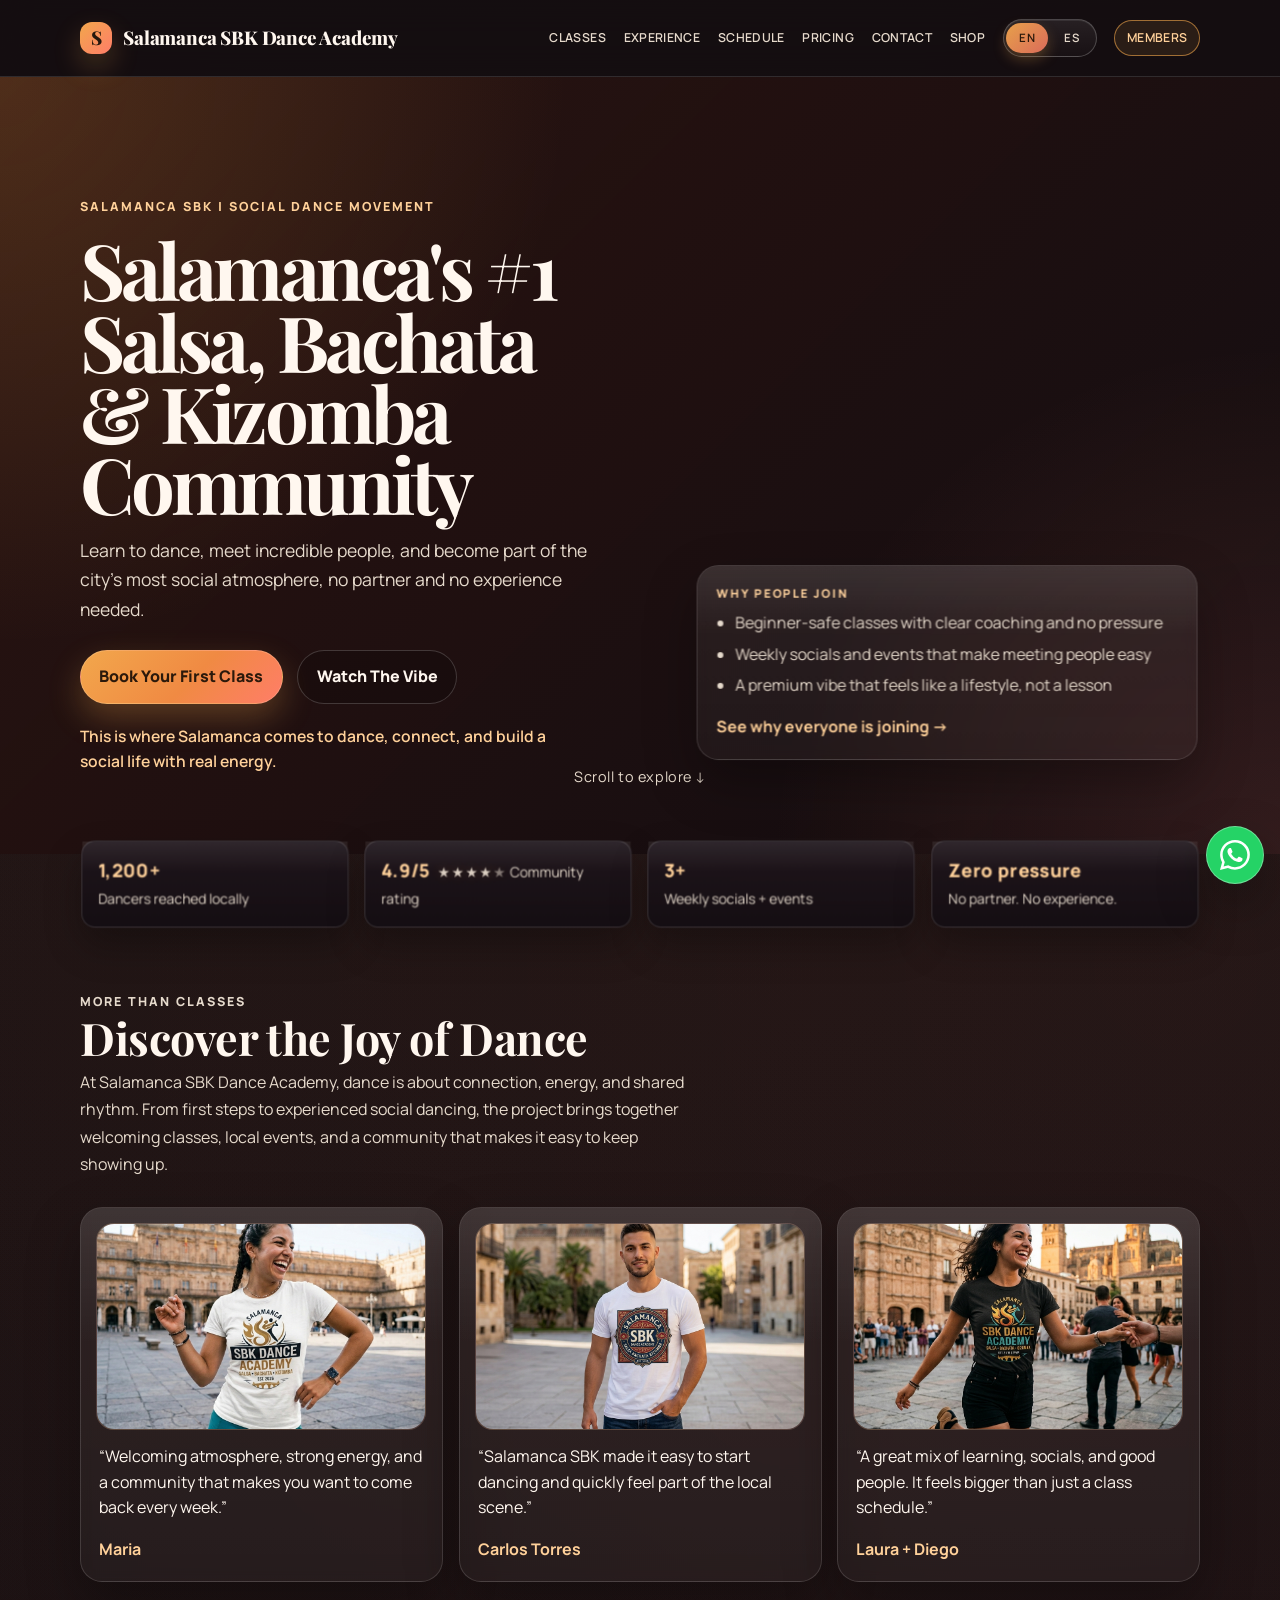
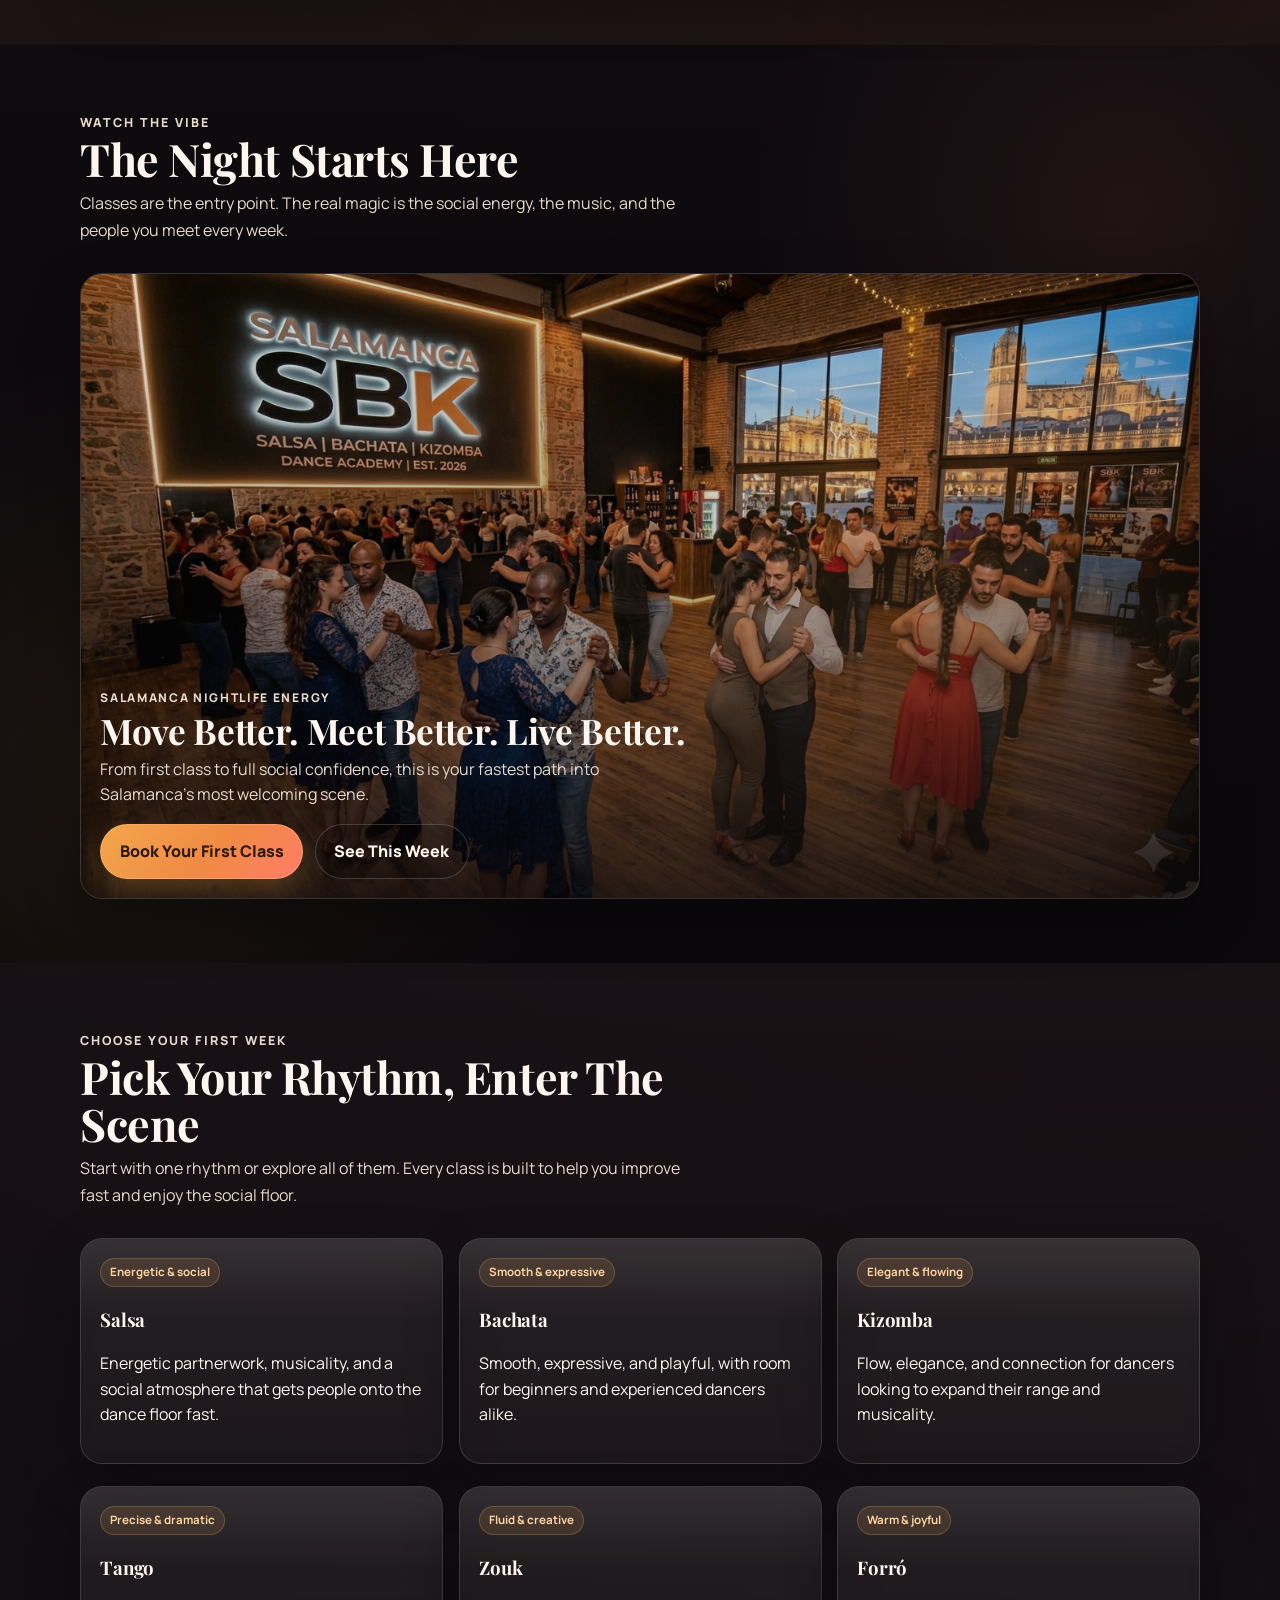
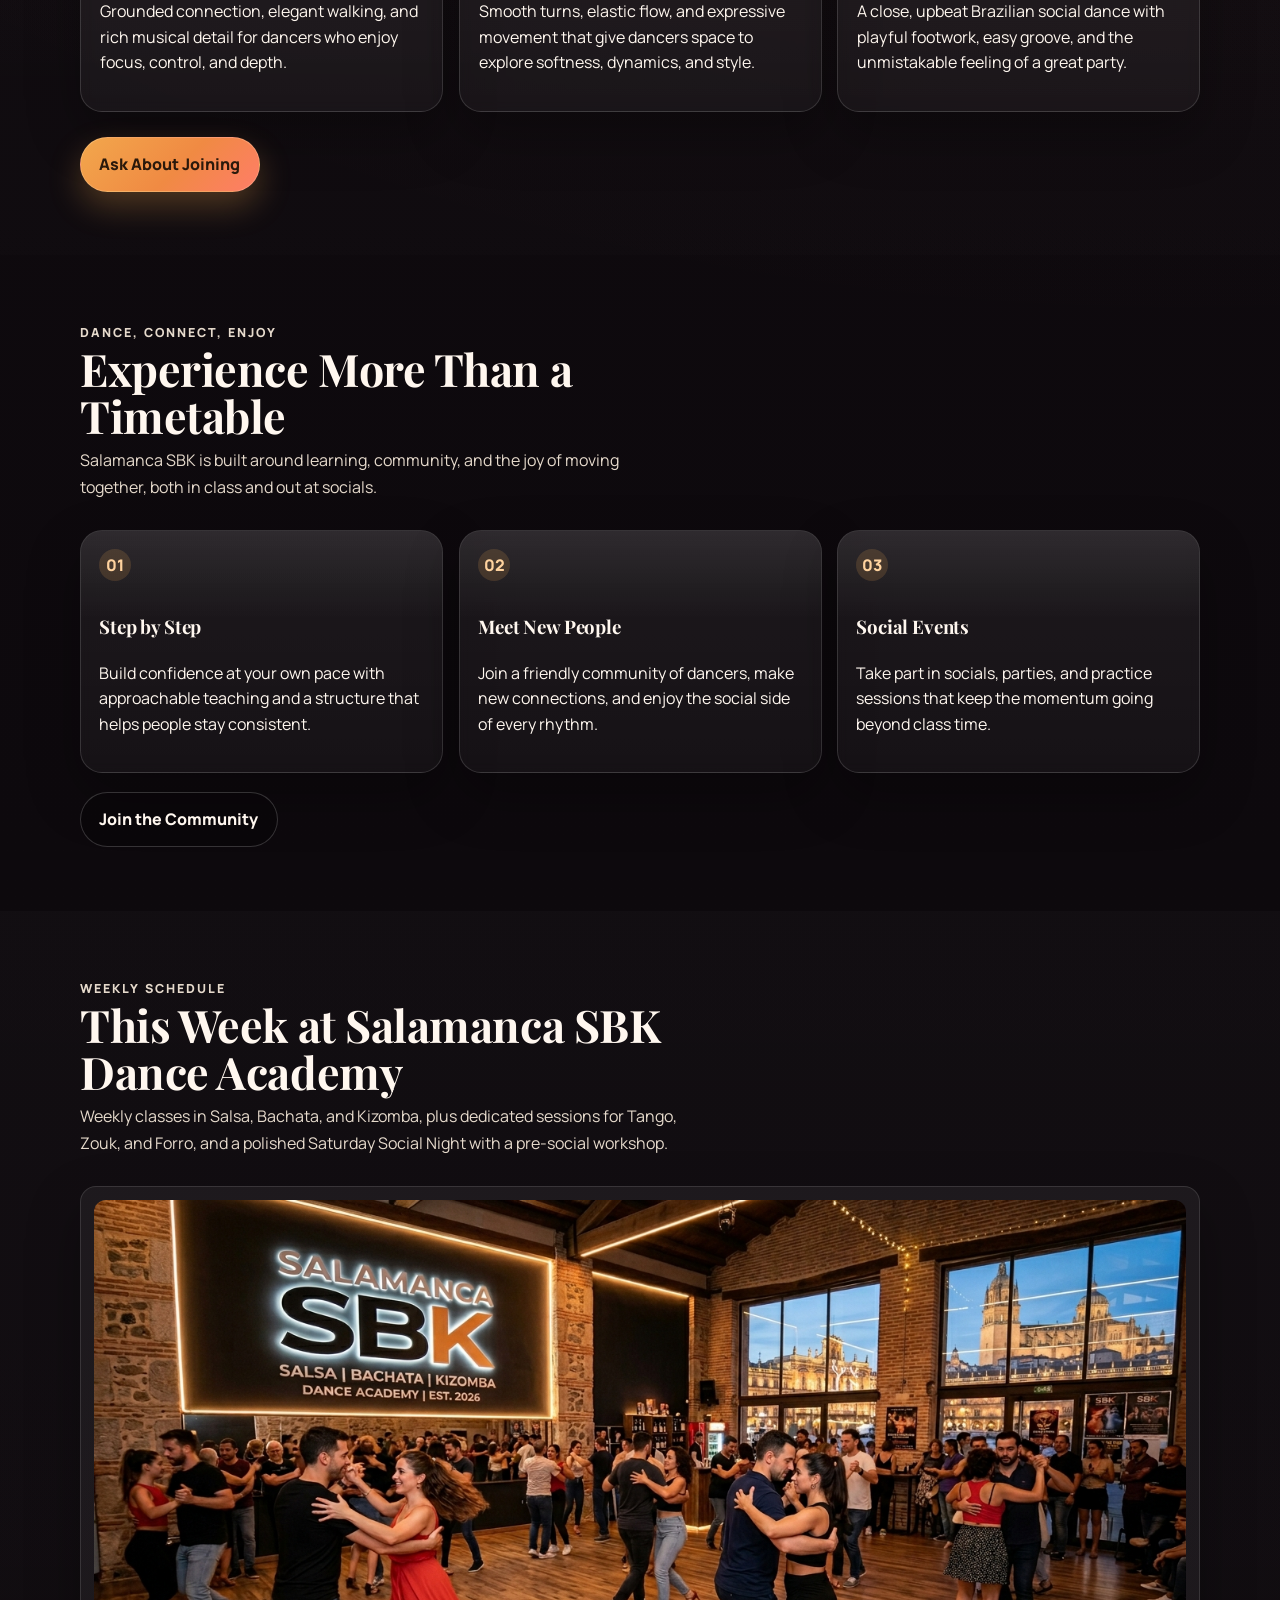
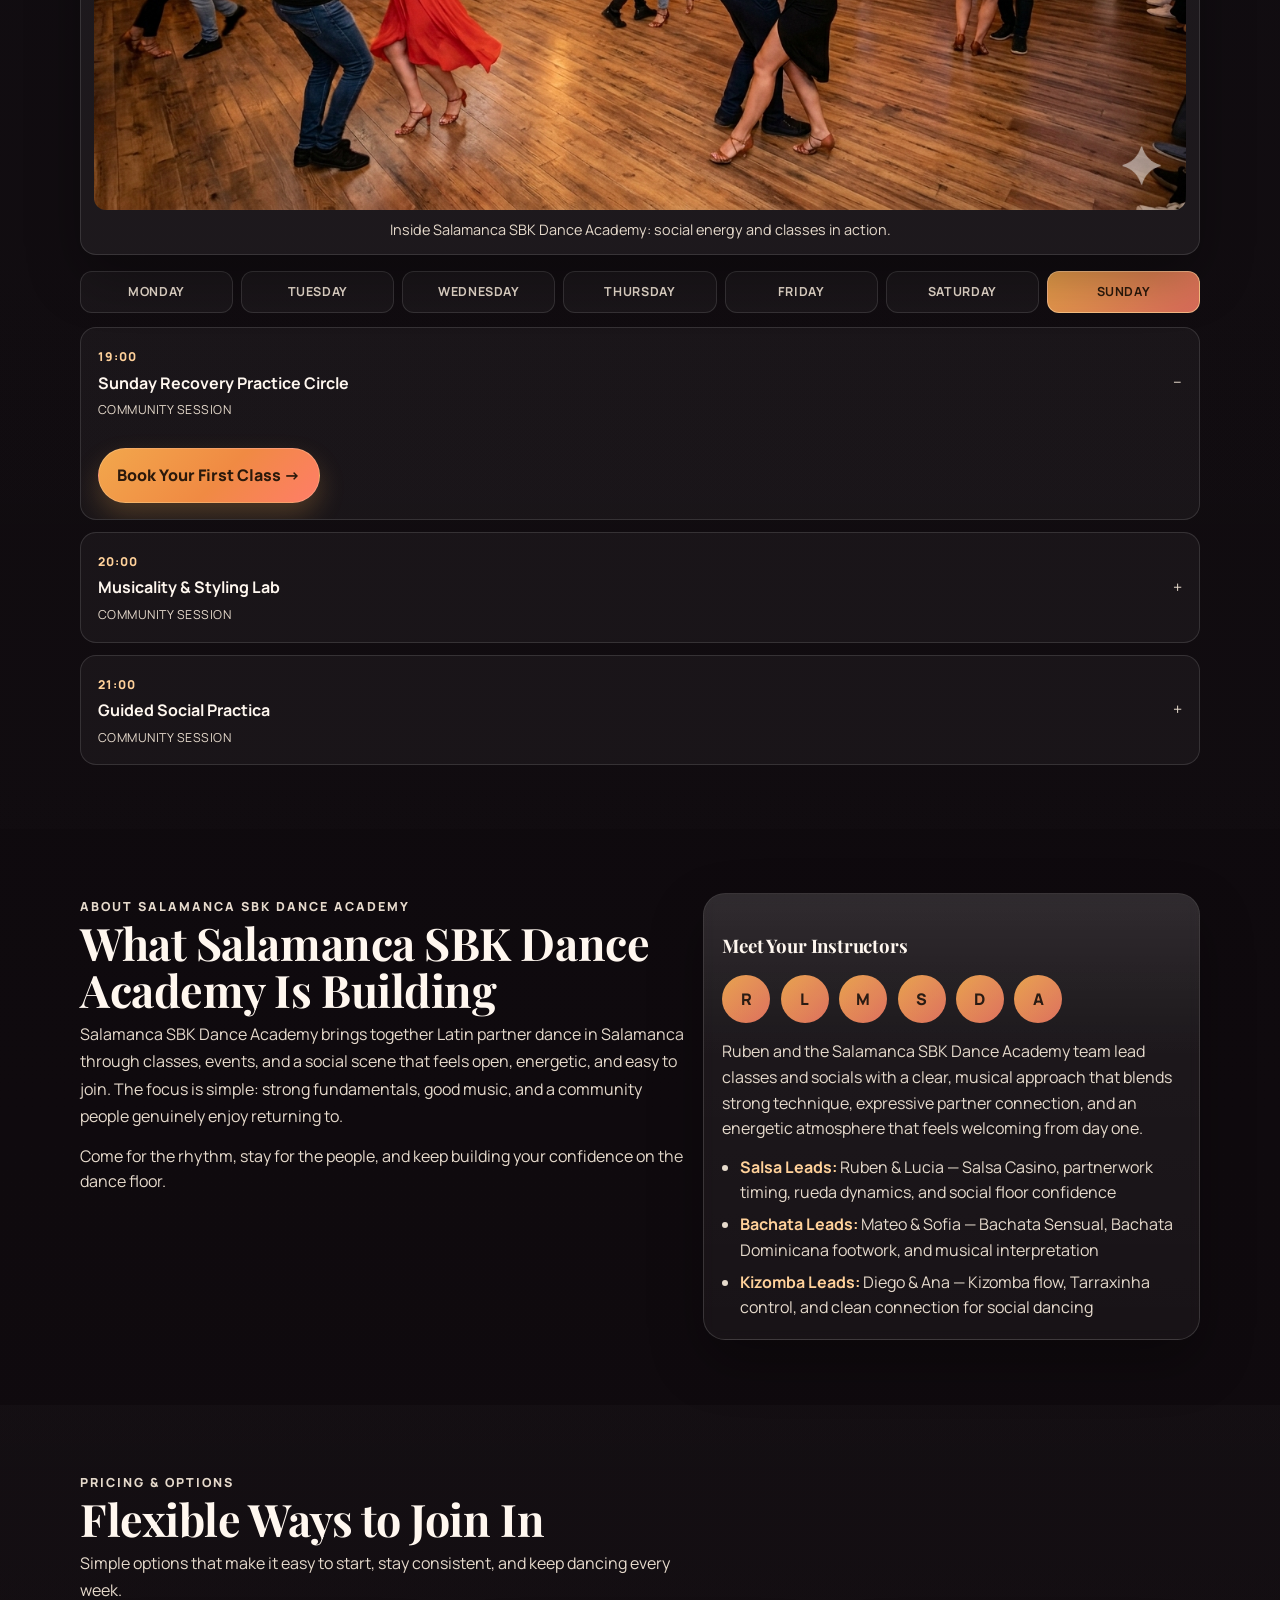
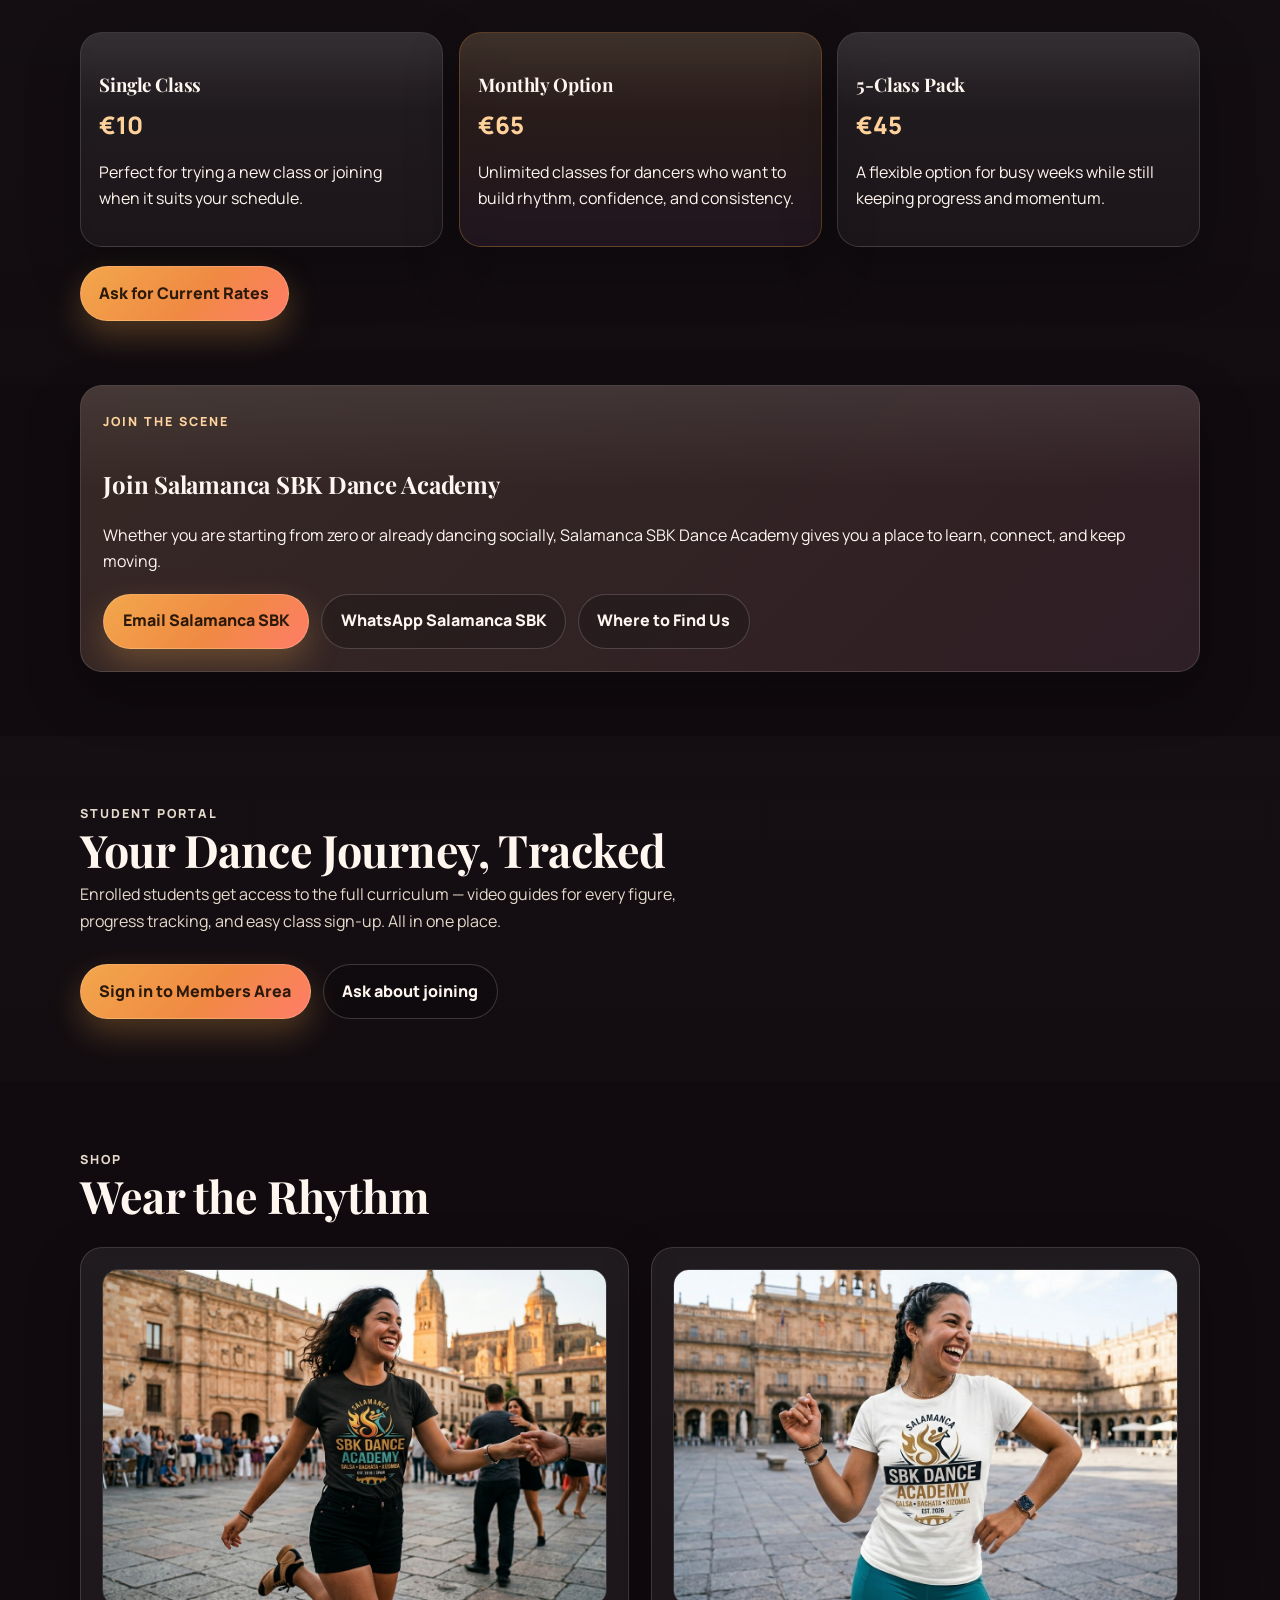
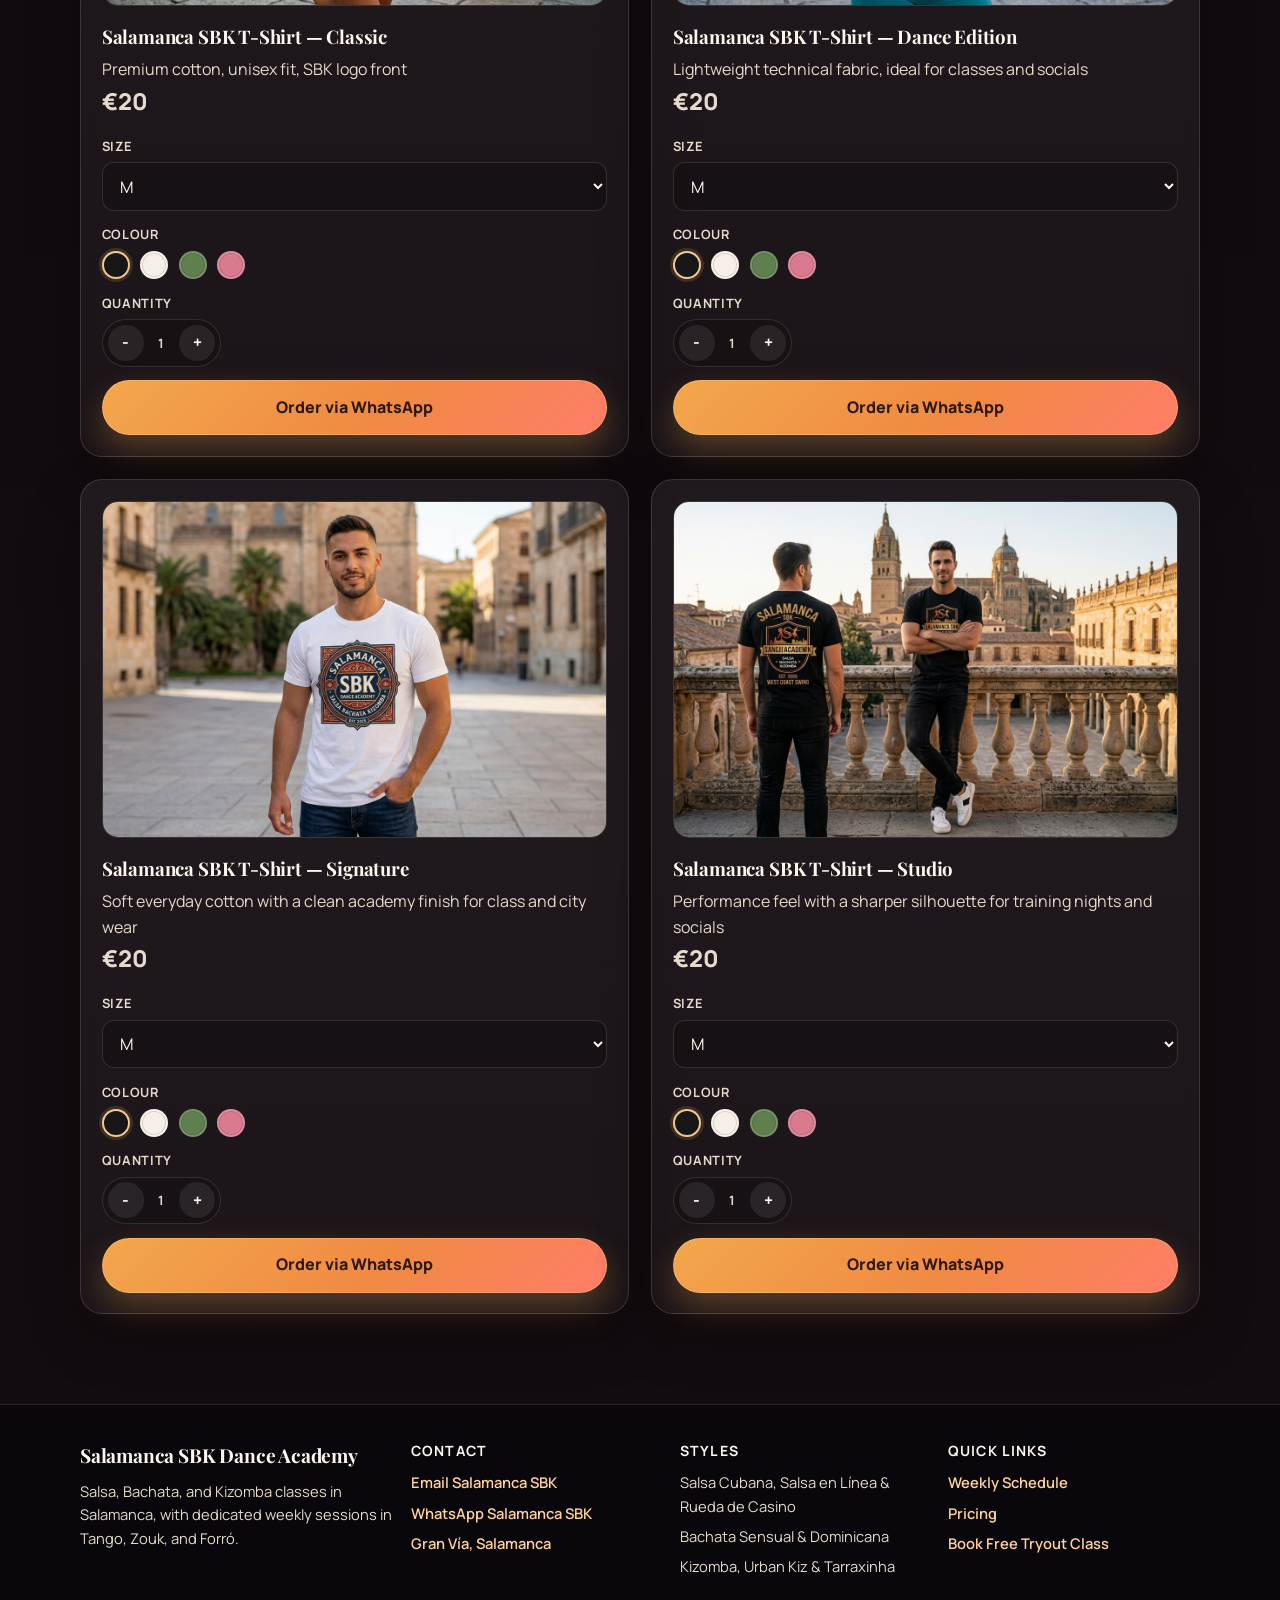
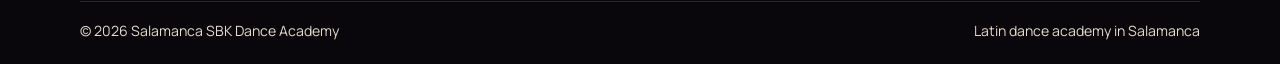
==== index.html @ ede272b7 "Subtly dim final rating star for 4.9 display" ====
<!DOCTYPE html>
<html lang="en">
<head>
  <meta charset="UTF-8" />
  <meta name="viewport" content="width=device-width, initial-scale=1.0" />
  <title>Salamanca SBK Dance Academy | Salsa, Bachata & Kizomba in Salamanca</title>
  <meta
    name="description"
    content="Salamanca SBK Dance Academy brings together Salsa, Bachata, and Kizomba in Salamanca with classes, socials, and weekly highlights, plus dedicated weekly sessions in Tango, Zouk, and Forró."
  />
  <link rel="canonical" href="https://salamancasbk.es/" />
  <link rel="alternate" hreflang="en" href="https://salamancasbk.es/" />
  <link rel="alternate" hreflang="es" href="https://salamancasbk.es/es/" />
  <link rel="alternate" hreflang="x-default" href="https://salamancasbk.es/" />
  <meta property="og:title" content="Salamanca SBK Dance Academy | Salsa, Bachata & Kizomba in Salamanca" />
  <meta property="og:description" content="Salamanca SBK Dance Academy brings together Salsa, Bachata, and Kizomba in Salamanca with classes, socials, and weekly highlights, plus dedicated weekly sessions in Tango, Zouk, and Forró." />
  <meta property="og:type" content="website" />
  <meta property="og:url" content="https://salamancasbk.es/" />
  <meta name="color-scheme" content="dark" />
  <meta name="theme-color" content="#130d11" />
  <link rel="preconnect" href="https://fonts.googleapis.com" />
  <link rel="preconnect" href="https://fonts.gstatic.com" crossorigin />
  <link href="https://fonts.googleapis.com/css2?family=Manrope:wght@400;500;600;700;800&family=Playfair+Display:wght@700;800;900&display=swap" rel="stylesheet" />
  <link rel="stylesheet" href="styles.css" />
</head>
<body id="top">
  <header class="site-header">
    <div class="container header-inner">
      <a class="brand" href="#top">
        <span class="brand-mark">S</span>
        <span>Salamanca SBK Dance Academy</span>
      </a>

      <button class="menu-toggle" id="menu-toggle" aria-expanded="false" aria-controls="site-nav" aria-label="Toggle navigation">
        <span></span><span></span><span></span>
      </button>

      <nav class="site-nav" id="site-nav">
        <a href="#classes">Classes</a>
        <a href="#experience">Experience</a>
        <a href="#schedule">Schedule</a>
        <a href="#pricing">Pricing</a>
        <a href="#contact">Contact</a>
        <a href="#shop">Shop</a>
        <div class="nav-lang-group" role="group" aria-label="Language selector">
          <a class="nav-lang nav-lang-active" href="/" aria-current="page">EN</a>
          <a class="nav-lang" href="/es/">ES</a>
        </div>
        <a class="nav-members" href="https://salamancasbk.es/members/" target="_blank" rel="noopener noreferrer">Members</a>
      </nav>
    </div>
  </header>

  <main>
    <section class="hero">
      <div class="hero-slide hero-slide--1" aria-hidden="true"></div>
      <div class="hero-slide hero-slide--2" aria-hidden="true"></div>
      <div class="hero-slide hero-slide--3" aria-hidden="true"></div>
      <div class="container hero-grid">
        <div class="hero-content">
          <div class="hero-copy">
            <p class="eyebrow">SALAMANCA SBK | SOCIAL DANCE MOVEMENT</p>
            <h1>Salamanca's #1 Salsa, Bachata &amp; Kizomba Community</h1>
            <p class="lead">
              Learn to dance, meet incredible people, and become part of the city's most social atmosphere, no partner and no experience needed.
            </p>

            <div class="hero-actions">
              <a href="https://wa.me/34659376099?text=Hi%20Salamanca%20SBK%2C%20I%20want%20to%20book%20my%20first%20class." target="_blank" rel="noopener noreferrer" class="button">Book Your First Class</a>
              <a href="#vibe" class="button secondary">Watch The Vibe</a>
            </div>

            <p class="hero-note">This is where Salamanca comes to dance, connect, and build a social life with real energy.</p>
          </div>

          <aside class="hero-card">
            <p class="card-label">WHY PEOPLE JOIN</p>
            <ul class="hero-list">
              <li>Beginner-safe classes with clear coaching and no pressure</li>
              <li>Weekly socials and events that make meeting people easy</li>
              <li>A premium vibe that feels like a lifestyle, not a lesson</li>
            </ul>
            <a class="text-link" href="#proof">See why everyone is joining →</a>
          </aside>
        </div>

      </div>

      <a class="scroll-cue" href="#joy">Scroll to explore ↓</a>
    </section>

    <section class="proof-strip" id="proof" aria-label="Community proof points">
      <div class="container proof-grid">
        <article class="proof-item">
          <strong>1,200+</strong>
          <span>Dancers reached locally</span>
        </article>
        <article class="proof-item">
          <div class="proof-rating">
            <strong>4.9/5</strong>
            <span class="proof-stars" aria-label="4.9 out of 5 stars">
              <span class="proof-stars-main" aria-hidden="true">&#9733;&#9733;&#9733;&#9733;</span><span class="proof-stars-last" aria-hidden="true">&#9733;</span>
            </span>
          </div>
          <span>Community rating</span>
        </article>
        <article class="proof-item">
          <strong>3+</strong>
          <span>Weekly socials + events</span>
        </article>
        <article class="proof-item">
          <strong>Zero pressure</strong>
          <span>No partner. No experience.</span>
        </article>
      </div>
    </section>

    <section id="joy" class="section">
      <div class="container">
        <div class="section-heading">
          <p class="eyebrow">MORE THAN CLASSES</p>
          <h2>Discover the Joy of Dance</h2>
          <p>
            At Salamanca SBK Dance Academy, dance is about connection, energy, and shared rhythm. From first steps to experienced social dancing,
            the project brings together welcoming classes, local events, and a community that makes it easy to keep showing up.
          </p>
        </div>

        <div class="quote-grid">
          <article class="quote-card quote-card--maria">
            <div class="quote-photo">
              <img src="images/Salamanca%20SBK%20t-shirt%20white.PNG" alt="Maria wearing the Salamanca SBK white t-shirt" loading="lazy" />
            </div>
            <p>“Welcoming atmosphere, strong energy, and a community that makes you want to come back every week.”</p>
            <strong>Maria</strong>
          </article>
          <article class="quote-card quote-card--carlos">
            <div class="quote-photo">
              <img src="images/Salamanca%20SBK%20t-shirt%20white%20M.PNG" alt="Carlos wearing the Salamanca SBK white t-shirt" loading="lazy" />
            </div>
            <p>“Salamanca SBK made it easy to start dancing and quickly feel part of the local scene.”</p>
            <strong>Carlos Torres</strong>
          </article>
          <article class="quote-card quote-card--laura">
            <div class="quote-photo">
              <img src="images/Salamanca%20SBK%20t-shirt%20black.PNG" alt="Laura and Diego wearing the Salamanca SBK black t-shirt" loading="lazy" />
            </div>
            <p>“A great mix of learning, socials, and good people. It feels bigger than just a class schedule.”</p>
            <strong>Laura + Diego</strong>
          </article>
        </div>
      </div>
    </section>

    <section id="vibe" class="section section-luxe">
      <div class="container">
        <div class="section-heading">
          <p class="eyebrow">WATCH THE VIBE</p>
          <h2>The Night Starts Here</h2>
          <p>
            Classes are the entry point. The real magic is the social energy, the music, and the people you meet every week.
          </p>
        </div>

        <article class="vibe-feature">
          <img src="images/Salamanca%20SBK%20K.PNG" alt="Social dance night at Salamanca SBK" loading="lazy" />
          <div class="vibe-overlay">
            <p class="vibe-kicker">SALAMANCA NIGHTLIFE ENERGY</p>
            <h3>Move Better. Meet Better. Live Better.</h3>
            <p>From first class to full social confidence, this is your fastest path into Salamanca's most welcoming scene.</p>
            <div class="vibe-actions">
              <a class="button" href="https://wa.me/34659376099?text=Hi%20Salamanca%20SBK%2C%20I%20want%20to%20book%20my%20first%20class." target="_blank" rel="noopener noreferrer">Book Your First Class</a>
              <a class="button secondary" href="#schedule">See This Week</a>
            </div>
          </div>
        </article>
      </div>
    </section>

    <section id="classes" class="section section-alt">
      <div class="container">
        <div class="section-heading">
          <p class="eyebrow">CHOOSE YOUR FIRST WEEK</p>
          <h2>Pick Your Rhythm, Enter The Scene</h2>
          <p>
            Start with one rhythm or explore all of them. Every class is built to help you improve fast and enjoy the social floor.
          </p>
        </div>

        <div class="class-strip">
          <article class="class-card">
            <span class="class-tag">Energetic &amp; social</span>
            <h3>Salsa</h3>
            <p>Energetic partnerwork, musicality, and a social atmosphere that gets people onto the dance floor fast.</p>
          </article>

          <article class="class-card">
            <span class="class-tag">Smooth &amp; expressive</span>
            <h3>Bachata</h3>
            <p>Smooth, expressive, and playful, with room for beginners and experienced dancers alike.</p>
          </article>

          <article class="class-card">
            <span class="class-tag">Elegant &amp; flowing</span>
            <h3>Kizomba</h3>
            <p>Flow, elegance, and connection for dancers looking to expand their range and musicality.</p>
          </article>
        </div>

        <div class="class-strip class-strip-secondary">
          <article class="class-card">
            <span class="class-tag">Precise &amp; dramatic</span>
            <h3>Tango</h3>
            <p>Grounded connection, elegant walking, and rich musical detail for dancers who enjoy focus, control, and depth.</p>
          </article>

          <article class="class-card">
            <span class="class-tag">Fluid &amp; creative</span>
            <h3>Zouk</h3>
            <p>Smooth turns, elastic flow, and expressive movement that give dancers space to explore softness, dynamics, and style.</p>
          </article>

          <article class="class-card">
            <span class="class-tag">Warm &amp; joyful</span>
            <h3>Forró</h3>
            <p>A close, upbeat Brazilian social dance with playful footwork, easy groove, and the unmistakable feeling of a great party.</p>
          </article>
        </div>

        <div class="center-action">
          <a class="button" href="#contact">Ask About Joining</a>
        </div>
      </div>
    </section>

    <section id="experience" class="section">
      <div class="container">
        <div class="section-heading">
          <p class="eyebrow">DANCE, CONNECT, ENJOY</p>
          <h2>Experience More Than a Timetable</h2>
          <p>
            Salamanca SBK is built around learning, community, and the joy of moving together, both in class and out at socials.
          </p>
        </div>

        <div class="feature-grid">
          <article class="feature-card">
            <span>01</span>
            <h3>Step by Step</h3>
            <p>Build confidence at your own pace with approachable teaching and a structure that helps people stay consistent.</p>
          </article>

          <article class="feature-card">
            <span>02</span>
            <h3>Meet New People</h3>
            <p>Join a friendly community of dancers, make new connections, and enjoy the social side of every rhythm.</p>
          </article>

          <article class="feature-card">
            <span>03</span>
            <h3>Social Events</h3>
            <p>Take part in socials, parties, and practice sessions that keep the momentum going beyond class time.</p>
          </article>
        </div>

        <div class="center-action">
          <a class="button secondary" href="#contact">Join the Community</a>
        </div>
      </div>
    </section>

    <section id="schedule" class="section section-alt">
      <div class="container">
        <div class="section-heading">
          <p class="eyebrow">WEEKLY SCHEDULE</p>
          <h2>This Week at Salamanca SBK Dance Academy</h2>
          <p>Weekly classes in Salsa, Bachata, and Kizomba, plus dedicated sessions for Tango, Zouk, and Forro, and a polished Saturday Social Night with a pre-social workshop.</p>
        </div>

        <figure class="schedule-poster">
          <img src="images/Salamanca%20SBK.PNG" alt="Salamanca SBK dance school atmosphere" loading="lazy" />
          <figcaption>Inside Salamanca SBK Dance Academy: social energy and classes in action.</figcaption>
        </figure>

        <div class="schedule-interactive" id="interactive-schedule">
          <div class="schedule-day-tabs" id="schedule-day-tabs" role="tablist" aria-label="Class days"></div>
          <div class="schedule-day-panel" id="schedule-day-panel" aria-live="polite"></div>
        </div>
      </div>
    </section>

    <section id="about" class="section">
      <div class="container about-grid">
        <div>
          <div class="section-heading compact-heading">
            <p class="eyebrow">ABOUT SALAMANCA SBK DANCE ACADEMY</p>
            <h2>What Salamanca SBK Dance Academy Is Building</h2>
            <p>
              Salamanca SBK Dance Academy brings together Latin partner dance in Salamanca through classes, events, and a social scene that feels open,
              energetic, and easy to join. The focus is simple: strong fundamentals, good music, and a community people genuinely enjoy returning to.
            </p>
          </div>
          <p class="about-note">Come for the rhythm, stay for the people, and keep building your confidence on the dance floor.</p>
        </div>

        <div class="instructor-card">
          <h3>Meet Your Instructors</h3>
          <div class="avatar-row">
            <div class="avatar-badge">R</div>
            <div class="avatar-badge">L</div>
            <div class="avatar-badge">M</div>
            <div class="avatar-badge">S</div>
            <div class="avatar-badge">D</div>
            <div class="avatar-badge">A</div>
          </div>
          <p class="about-note" style="margin-bottom: 0.8rem;">
            Ruben and the Salamanca SBK Dance Academy team lead classes and socials with a clear, musical approach that blends strong technique,
            expressive partner connection, and an energetic atmosphere that feels welcoming from day one.
          </p>
          <ul class="mini-list">
            <li><strong class="pair-role">Salsa Leads:</strong> Ruben &amp; Lucia — Salsa Casino, partnerwork timing, rueda dynamics, and social floor confidence</li>
            <li><strong class="pair-role">Bachata Leads:</strong> Mateo &amp; Sofia — Bachata Sensual, Bachata Dominicana footwork, and musical interpretation</li>
            <li><strong class="pair-role">Kizomba Leads:</strong> Diego &amp; Ana — Kizomba flow, Tarraxinha control, and clean connection for social dancing</li>
          </ul>
        </div>
      </div>
    </section>

    <section id="pricing" class="section section-alt">
      <div class="container">
        <div class="section-heading">
          <p class="eyebrow">PRICING &amp; OPTIONS</p>
          <h2>Flexible Ways to Join In</h2>
          <p>Simple options that make it easy to start, stay consistent, and keep dancing every week.</p>
        </div>

        <div class="pricing-grid">
          <article class="pricing-card">
            <h3>Single Class</h3>
            <p class="price">€10</p>
            <p>Perfect for trying a new class or joining when it suits your schedule.</p>
          </article>

          <article class="pricing-card featured">
            <h3>Monthly Option</h3>
            <p class="price">€65</p>
            <p>Unlimited classes for dancers who want to build rhythm, confidence, and consistency.</p>
          </article>

          <article class="pricing-card">
            <h3>5-Class Pack</h3>
            <p class="price">€45</p>
            <p>A flexible option for busy weeks while still keeping progress and momentum.</p>
          </article>
        </div>

        <div class="center-action">
          <a class="button" href="#contact">Ask for Current Rates</a>
        </div>
      </div>
    </section>

    <section id="contact" class="section cta-section">
      <div class="container cta-card">
        <div>
          <p class="eyebrow">JOIN THE SCENE</p>
          <h2>Join Salamanca SBK Dance Academy</h2>
          <p>
            Whether you are starting from zero or already dancing socially, Salamanca SBK Dance Academy gives you a place to learn, connect, and keep moving.
          </p>
        </div>

        <div class="cta-actions">
          <a
            class="button"
            href="mailto:SalamancaSBK@gmail.com?subject=Salamanca%20SBK%20Class%20Enquiry"
            aria-label="Email Salamanca SBK"
          >Email Salamanca SBK</a>
          <a class="button secondary" href="https://wa.me/34659376099?text=Hi%20Salamanca%20SBK%2C%20I%20would%20like%20more%20details%20about%20classes." target="_blank" rel="noopener noreferrer">WhatsApp Salamanca SBK</a>
          <a class="button secondary" href="https://www.google.com/maps/search/?api=1&amp;query=Gran%20V%C3%ADa%2C%20Salamanca" target="_blank" rel="noopener noreferrer">Where to Find Us</a>
        </div>
      </div>
    </section>

    <section id="student-portal" class="section section-alt">
      <div class="container">
        <div class="section-heading">
          <p class="eyebrow">STUDENT PORTAL</p>
          <h2>Your Dance Journey, Tracked</h2>
          <p>
            Enrolled students get access to the full curriculum — video guides for every figure, progress tracking,
            and easy class sign-up. All in one place.
          </p>
        </div>

        <div class="center-action">
          <a class="button" href="https://salamancasbk.es/members/" target="_blank" rel="noopener noreferrer">Sign in to Members Area</a>
          <a class="button secondary" href="#contact">Ask about joining</a>
        </div>
      </div>
    </section>

    <section id="shop" class="section">
      <div class="container">
        <div class="section-heading">
          <p class="eyebrow">SHOP</p>
          <h2>Wear the Rhythm</h2>
        </div>

        <div class="shop-grid">
          <article class="shop-card" data-product-name="Salamanca SBK T-Shirt — Classic">
            <div class="shop-image" aria-hidden="true">
              <img src="images/Salamanca%20SBK%20t-shirt%20black.PNG" alt="Model wearing the Salamanca SBK black t-shirt" loading="lazy" />
            </div>

            <div class="shop-copy">
              <h3>Salamanca SBK T-Shirt — Classic</h3>
              <p>Premium cotton, unisex fit, SBK logo front</p>
              <p class="shop-price">€20</p>
            </div>

            <div class="shop-controls">
              <label class="shop-field">
                <span>Size</span>
                <select class="shop-size" aria-label="Select size for Salamanca SBK T-Shirt Classic">
                  <option>XS</option>
                  <option>S</option>
                  <option selected>M</option>
                  <option>L</option>
                  <option>XL</option>
                  <option>XXL</option>
                </select>
              </label>

              <div class="shop-field">
                <span>Colour</span>
                <div class="shop-swatches" role="radiogroup" aria-label="Select colour for Salamanca SBK T-Shirt Classic">
                  <button type="button" class="swatch is-selected" data-colour="Black" style="--swatch:#171717" aria-pressed="true"></button>
                  <button type="button" class="swatch" data-colour="White" style="--swatch:#f6efe5" aria-pressed="false"></button>
                  <button type="button" class="swatch" data-colour="Green" style="--swatch:#607f4f" aria-pressed="false"></button>
                  <button type="button" class="swatch" data-colour="Pink" style="--swatch:#d97a8f" aria-pressed="false"></button>
                </div>
              </div>

              <div class="shop-field">
                <span>Quantity</span>
                <div class="qty-control">
                  <button type="button" class="qty-btn qty-minus" aria-label="Decrease quantity">-</button>
                  <span class="qty-value">1</span>
                  <button type="button" class="qty-btn qty-plus" aria-label="Increase quantity">+</button>
                </div>
              </div>

              <label class="shop-name-field" hidden>
                <span>Your name</span>
                <input class="shop-name-input" type="text" placeholder="Enter your name" />
              </label>

              <button type="button" class="button shop-order-btn">Order via WhatsApp</button>
            </div>
          </article>

          <article class="shop-card" data-product-name="Salamanca SBK T-Shirt — Dance Edition">
            <div class="shop-image" aria-hidden="true">
              <img src="images/Salamanca%20SBK%20t-shirt%20white.PNG" alt="Model wearing the Salamanca SBK white t-shirt" loading="lazy" />
            </div>

            <div class="shop-copy">
              <h3>Salamanca SBK T-Shirt — Dance Edition</h3>
              <p>Lightweight technical fabric, ideal for classes and socials</p>
              <p class="shop-price">€20</p>
            </div>

            <div class="shop-controls">
              <label class="shop-field">
                <span>Size</span>
                <select class="shop-size" aria-label="Select size for Salamanca SBK T-Shirt Dance Edition">
                  <option>XS</option>
                  <option>S</option>
                  <option selected>M</option>
                  <option>L</option>
                  <option>XL</option>
                  <option>XXL</option>
                </select>
              </label>

              <div class="shop-field">
                <span>Colour</span>
                <div class="shop-swatches" role="radiogroup" aria-label="Select colour for Salamanca SBK T-Shirt Dance Edition">
                  <button type="button" class="swatch is-selected" data-colour="Black" style="--swatch:#171717" aria-pressed="true"></button>
                  <button type="button" class="swatch" data-colour="White" style="--swatch:#f6efe5" aria-pressed="false"></button>
                  <button type="button" class="swatch" data-colour="Green" style="--swatch:#607f4f" aria-pressed="false"></button>
                  <button type="button" class="swatch" data-colour="Pink" style="--swatch:#d97a8f" aria-pressed="false"></button>
                </div>
              </div>

              <div class="shop-field">
                <span>Quantity</span>
                <div class="qty-control">
                  <button type="button" class="qty-btn qty-minus" aria-label="Decrease quantity">-</button>
                  <span class="qty-value">1</span>
                  <button type="button" class="qty-btn qty-plus" aria-label="Increase quantity">+</button>
                </div>
              </div>

              <label class="shop-name-field" hidden>
                <span>Your name</span>
                <input class="shop-name-input" type="text" placeholder="Enter your name" />
              </label>

              <button type="button" class="button shop-order-btn">Order via WhatsApp</button>
            </div>
          </article>

          <article class="shop-card" data-product-name="Salamanca SBK T-Shirt — Signature">
            <div class="shop-image" aria-hidden="true">
              <img src="images/Salamanca%20SBK%20t-shirt%20white%20M.PNG" alt="Model wearing the Salamanca SBK signature t-shirt" loading="lazy" />
            </div>

            <div class="shop-copy">
              <h3>Salamanca SBK T-Shirt — Signature</h3>
              <p>Soft everyday cotton with a clean academy finish for class and city wear</p>
              <p class="shop-price">€20</p>
            </div>

            <div class="shop-controls">
              <label class="shop-field">
                <span>Size</span>
                <select class="shop-size" aria-label="Select size for Salamanca SBK T-Shirt Signature">
                  <option>XS</option>
                  <option>S</option>
                  <option selected>M</option>
                  <option>L</option>
                  <option>XL</option>
                  <option>XXL</option>
                </select>
              </label>

              <div class="shop-field">
                <span>Colour</span>
                <div class="shop-swatches" role="radiogroup" aria-label="Select colour for Salamanca SBK T-Shirt Signature">
                  <button type="button" class="swatch is-selected" data-colour="Black" style="--swatch:#171717" aria-pressed="true"></button>
                  <button type="button" class="swatch" data-colour="White" style="--swatch:#f6efe5" aria-pressed="false"></button>
                  <button type="button" class="swatch" data-colour="Green" style="--swatch:#607f4f" aria-pressed="false"></button>
                  <button type="button" class="swatch" data-colour="Pink" style="--swatch:#d97a8f" aria-pressed="false"></button>
                </div>
              </div>

              <div class="shop-field">
                <span>Quantity</span>
                <div class="qty-control">
                  <button type="button" class="qty-btn qty-minus" aria-label="Decrease quantity">-</button>
                  <span class="qty-value">1</span>
                  <button type="button" class="qty-btn qty-plus" aria-label="Increase quantity">+</button>
                </div>
              </div>

              <label class="shop-name-field" hidden>
                <span>Your name</span>
                <input class="shop-name-input" type="text" placeholder="Enter your name" />
              </label>

              <button type="button" class="button shop-order-btn">Order via WhatsApp</button>
            </div>
          </article>

          <article class="shop-card" data-product-name="Salamanca SBK T-Shirt — Studio">
            <div class="shop-image" aria-hidden="true">
              <img src="images/Salamanca%20SBK%20t-shirt%20black%20M.PNG" alt="Model wearing the Salamanca SBK studio t-shirt" loading="lazy" />
            </div>

            <div class="shop-copy">
              <h3>Salamanca SBK T-Shirt — Studio</h3>
              <p>Performance feel with a sharper silhouette for training nights and socials</p>
              <p class="shop-price">€20</p>
            </div>

            <div class="shop-controls">
              <label class="shop-field">
                <span>Size</span>
                <select class="shop-size" aria-label="Select size for Salamanca SBK T-Shirt Studio">
                  <option>XS</option>
                  <option>S</option>
                  <option selected>M</option>
                  <option>L</option>
                  <option>XL</option>
                  <option>XXL</option>
                </select>
              </label>

              <div class="shop-field">
                <span>Colour</span>
                <div class="shop-swatches" role="radiogroup" aria-label="Select colour for Salamanca SBK T-Shirt Studio">
                  <button type="button" class="swatch is-selected" data-colour="Black" style="--swatch:#171717" aria-pressed="true"></button>
                  <button type="button" class="swatch" data-colour="White" style="--swatch:#f6efe5" aria-pressed="false"></button>
                  <button type="button" class="swatch" data-colour="Green" style="--swatch:#607f4f" aria-pressed="false"></button>
                  <button type="button" class="swatch" data-colour="Pink" style="--swatch:#d97a8f" aria-pressed="false"></button>
                </div>
              </div>

              <div class="shop-field">
                <span>Quantity</span>
                <div class="qty-control">
                  <button type="button" class="qty-btn qty-minus" aria-label="Decrease quantity">-</button>
                  <span class="qty-value">1</span>
                  <button type="button" class="qty-btn qty-plus" aria-label="Increase quantity">+</button>
                </div>
              </div>

              <label class="shop-name-field" hidden>
                <span>Your name</span>
                <input class="shop-name-input" type="text" placeholder="Enter your name" />
              </label>

              <button type="button" class="button shop-order-btn">Order via WhatsApp</button>
            </div>
          </article>
        </div>
      </div>
    </section>
  </main>

  <a
    class="whatsapp-float"
    href="https://wa.me/34659376099?text=Hi%20Salamanca%20SBK%2C%20I%20would%20like%20to%20book%20a%20class."
    target="_blank"
    rel="noopener noreferrer"
    aria-label="Contact Salamanca SBK via WhatsApp"
  ><svg class="wa-icon" viewBox="0 0 16 16" aria-hidden="true" focusable="false"><path fill="currentColor" d="M13.601 2.326A7.85 7.85 0 0 0 7.994 0C3.627 0 .068 3.558.064 7.926c0 1.399.366 2.76 1.057 3.965L0 16l4.204-1.102a7.9 7.9 0 0 0 3.79.965h.004c4.368 0 7.926-3.558 7.93-7.93A7.9 7.9 0 0 0 13.6 2.326zM7.994 14.521a6.6 6.6 0 0 1-3.356-.92l-.24-.144-2.494.654.666-2.433-.156-.251a6.56 6.56 0 0 1-1.007-3.505c0-3.626 2.957-6.584 6.591-6.584a6.56 6.56 0 0 1 4.66 1.931 6.56 6.56 0 0 1 1.928 4.66c-.004 3.639-2.961 6.592-6.592 6.592m3.615-4.934c-.197-.099-1.17-.578-1.353-.646-.182-.065-.315-.099-.445.099-.133.197-.513.646-.627.775-.114.133-.232.148-.43.05-.197-.1-.836-.308-1.592-.985-.59-.525-.985-1.175-1.103-1.372-.114-.198-.011-.304.088-.403.087-.088.197-.232.296-.346.1-.114.133-.198.198-.33.065-.134.034-.248-.015-.347-.05-.099-.445-1.076-.612-1.47-.16-.389-.323-.335-.445-.34-.114-.007-.247-.007-.38-.007a.73.73 0 0 0-.529.247c-.182.198-.691.677-.691 1.654s.71 1.916.81 2.049c.098.133 1.394 2.132 3.383 2.992.47.205.84.326 1.129.418.475.152.904.129 1.246.08.38-.058 1.171-.48 1.338-.943.164-.464.164-.86.114-.943-.049-.084-.182-.133-.38-.232"/></svg></a>

  <footer class="site-footer">
    <div class="container footer-grid">
      <div>
        <h3>Salamanca SBK Dance Academy</h3>
        <p>Salsa, Bachata, and Kizomba classes in Salamanca, with dedicated weekly sessions in Tango, Zouk, and Forró.</p>
      </div>

      <div>
        <h4>Contact</h4>
        <ul>
          <li><a href="mailto:SalamancaSBK@gmail.com?subject=Salamanca%20SBK%20Class%20Enquiry">Email Salamanca SBK</a></li>
          <li><a href="https://wa.me/34659376099?text=Hi%20Salamanca%20SBK%2C%20I%20would%20like%20more%20details%20about%20classes." target="_blank" rel="noopener noreferrer">WhatsApp Salamanca SBK</a></li>
          <li><a href="https://www.google.com/maps/search/?api=1&amp;query=Gran%20V%C3%ADa%2C%20Salamanca" target="_blank" rel="noopener noreferrer">Gran Vía, Salamanca</a></li>
        </ul>
      </div>

      <div>
        <h4>Styles</h4>
        <ul>
          <li>Salsa Cubana, Salsa en L&iacute;nea &amp; Rueda de Casino</li>
          <li>Bachata Sensual &amp; Dominicana</li>
          <li>Kizomba, Urban Kiz &amp; Tarraxinha</li>
        </ul>
      </div>

      <div>
        <h4>Quick Links</h4>
        <ul>
          <li><a href="#schedule">Weekly Schedule</a></li>
          <li><a href="#pricing">Pricing</a></li>
          <li><a href="https://wa.me/34659376099?text=Hi%20Salamanca%20SBK%2C%20I%20want%20to%20book%20a%20free%20tryout%20class." target="_blank" rel="noopener noreferrer">Book Free Tryout Class</a></li>
        </ul>
      </div>
    </div>

    <div class="container footer-bottom">
      <span>© <span id="year"></span> Salamanca SBK Dance Academy</span>
      <span>Latin dance academy in Salamanca</span>
    </div>
  </footer>

  <script src="script.js"></script>
</body>
</html>
---- styles.css ----
:root {
  --bg: #130d11;
  --bg-soft: #1a1117;
  --surface: rgba(255, 255, 255, 0.06);
  --surface-strong: #231721;
  --text: #fff7ef;
  --muted: #e6dacc;
  --line: rgba(255, 255, 255, 0.12);
  --accent: #f2a74c;
  --accent-2: #ffd19a;
  --accent-3: #ff7d68;
  --shadow: 0 22px 54px rgba(0, 0, 0, 0.3);
  --radius: 22px;
  --radius-sm: 16px;
  --font-body: "Manrope", "Segoe UI", Arial, sans-serif;
  --font-display: "Playfair Display", Georgia, serif;
}

* {
  box-sizing: border-box;
}

html {
  scroll-behavior: smooth;
  scroll-padding-top: 86px;
}

body {
  margin: 0;
  font-family: var(--font-body);
  background:
    radial-gradient(circle at 8% -10%, rgba(242, 167, 76, 0.08), transparent 34%),
    radial-gradient(circle at 92% 10%, rgba(255, 125, 104, 0.06), transparent 30%),
    linear-gradient(180deg, var(--bg), #0d090d 42%, #130c10);
  color: var(--text);
  line-height: 1.6;
}

h1,
h2,
.brand,
h3 {
  font-family: var(--font-display);
  letter-spacing: -0.01em;
}

img {
  max-width: 100%;
  display: block;
}

button,
a {
  font: inherit;
}

a {
  color: inherit;
  text-decoration: none;
}

.container {
  width: min(1120px, calc(100% - 1.4rem));
  margin: 0 auto;
}

.site-header {
  position: sticky;
  top: 0;
  z-index: 20;
  background: rgba(17, 12, 16, 0.8);
  backdrop-filter: blur(16px);
  border-bottom: 1px solid var(--line);
}

.header-inner {
  min-height: 76px;
  display: flex;
  align-items: center;
  justify-content: space-between;
  gap: 1rem;
}

.brand {
  display: inline-flex;
  align-items: center;
  gap: 0.7rem;
  font-size: 1.18rem;
  font-weight: 800;
}

.brand-mark {
  width: 2rem;
  height: 2rem;
  display: grid;
  place-items: center;
  border-radius: 12px;
  background: linear-gradient(135deg, var(--accent), var(--accent-3));
  color: #25170c;
  font-weight: 800;
  box-shadow: 0 12px 28px rgba(242, 167, 76, 0.24);
}

.menu-toggle {
  display: inline-flex;
  flex-direction: column;
  gap: 4px;
  padding: 0.2rem;
  border: 0;
  background: transparent;
}

.menu-toggle span {
  width: 24px;
  height: 2px;
  background: var(--text);
}

.site-nav {
  position: absolute;
  top: calc(100% + 1px);
  right: 0.7rem;
  left: 0.7rem;
  display: none;
  flex-direction: column;
  gap: 0.85rem;
  padding: 1rem;
  border-radius: 18px;
  border: 1px solid var(--line);
  background: rgba(19, 13, 17, 0.97);
}

.site-nav.is-open {
  display: flex;
}

.site-nav a {
  color: var(--muted);
  font-weight: 600;
  letter-spacing: 0.03em;
  text-transform: uppercase;
  font-size: 0.77rem;
}

.site-nav a:hover {
  color: var(--text);
}

.site-nav .nav-members {
  display: inline-flex;
  align-items: center;
  justify-content: center;
  min-height: 34px;
  padding: 0.42rem 0.72rem;
  border-radius: 999px;
  border: 1px solid rgba(242, 167, 76, 0.6);
  background: rgba(242, 167, 76, 0.1);
  color: var(--accent-2);
}

.site-nav .nav-members:hover {
  color: #2b190b;
  background: linear-gradient(135deg, rgba(242, 167, 76, 0.95), rgba(255, 125, 104, 0.85));
  border-color: rgba(255, 209, 154, 0.85);
}

.site-nav .nav-lang-group {
  display: inline-flex;
  align-items: center;
  gap: 0.18rem;
  min-height: 34px;
  padding: 0.16rem;
  border-radius: 999px;
  border: 1px solid rgba(255, 255, 255, 0.22);
  background: linear-gradient(180deg, rgba(255, 255, 255, 0.08), rgba(255, 255, 255, 0.02));
  box-shadow: inset 0 1px 0 rgba(255, 255, 255, 0.08);
}

.site-nav .nav-lang {
  display: inline-flex;
  align-items: center;
  justify-content: center;
  min-height: 30px;
  min-width: 42px;
  padding: 0.28rem 0.54rem;
  border-radius: 999px;
  border: 0;
  font-size: 0.72rem;
  letter-spacing: 0.08em;
}

.site-nav .nav-lang:hover {
  color: var(--text);
  background: rgba(255, 255, 255, 0.08);
}

.site-nav .nav-lang-active {
  color: #2b190b;
  border-color: rgba(255, 209, 154, 0.7);
  background: linear-gradient(135deg, rgba(242, 167, 76, 0.95), rgba(255, 125, 104, 0.84));
  box-shadow: 0 6px 14px rgba(242, 167, 76, 0.28);
}

.hero {
  position: relative;
  overflow: hidden;
  padding: 4.5rem 0 3.5rem;
  background: var(--bg);
}

.hero::before {
  content: "";
  position: absolute;
  inset: 0;
  z-index: 1;
  background:
    radial-gradient(circle at top left, rgba(242, 167, 76, 0.18), transparent 38%),
    radial-gradient(circle at bottom right, rgba(255, 125, 104, 0.14), transparent 34%),
    linear-gradient(135deg, rgba(53, 22, 16, 0.72), rgba(18, 13, 17, 0.86));
  pointer-events: none;
}

/* --- hero crossfade slideshow --- */
.hero-slide {
  position: absolute;
  inset: 0;
  background-size: cover;
  background-position: center;
  opacity: 0;
  transform: scale(1.08);
  animation-name: hero-fade, hero-pan-horizontal;
  animation-duration: 30s, 30s;
  animation-timing-function: ease-in-out, linear;
  animation-iteration-count: infinite, infinite;
  animation-fill-mode: both, both;
  will-change: opacity, transform;
}

.hero-slide--1 {
  background-image: url("images/Salamanca%20SBK.PNG");
  animation-delay: 0s, 0s;
}

.hero-slide--2 {
  background-image: url("images/Salamanca%20SBK%20B.PNG");
  animation-delay: 10s, 10s;
}

.hero-slide--3 {
  background-image: url("images/Salamanca%20SBK%20K.PNG");
  animation-delay: 20s, 20s;
}

@keyframes hero-fade {
  0%     { opacity: 0; }
  12%    { opacity: 1; }
  28%    { opacity: 1; }
  45%    { opacity: 0; }
  100%   { opacity: 0; }
}

@keyframes hero-pan-horizontal {
  0% {
    transform: translate(-3.2%, -0.22%) scale(1.095);
  }
  45% {
    transform: translate(3.2%, 0.22%) scale(1.095);
  }
  100% {
    transform: translate(3.2%, 0.22%) scale(1.095);
  }
}

.hero-grid {
  position: relative;
  z-index: 2;
  display: grid;
  gap: 1rem;
  align-items: center;
}

.hero-content {
  display: grid;
  gap: 1rem;
}

.hero-copy {
  display: grid;
  align-content: start;
  gap: 0.22rem;
  max-width: 44rem;
}

.eyebrow {
  display: inline-block;
  margin: 0 0 0.8rem;
  color: var(--accent-2);
  font-size: 0.78rem;
  font-weight: 800;
  letter-spacing: 0.16em;
}

.hero h1 {
  margin: 0 0 0.85rem;
  max-width: 11ch;
  font-size: clamp(2.45rem, 9vw, 4.85rem);
  line-height: 0.92;
  letter-spacing: -0.05em;
  text-wrap: balance;
}

.lead {
  margin: 0;
  max-width: 34rem;
  font-size: 1.1rem;
  color: var(--muted);
  line-height: 1.68;
}

.hero-note {
  margin: 1rem 0 0;
  max-width: 32rem;
  color: var(--accent-2);
  font-weight: 600;
  font-size: 0.98rem;
}

.hero-actions,
.center-action,
.cta-actions {
  display: flex;
  flex-direction: column;
  gap: 0.75rem;
  margin-top: 1.2rem;
}

.button {
  display: inline-flex;
  align-items: center;
  justify-content: center;
  min-height: 48px;
  width: 100%;
  padding: 0.85rem 1.15rem;
  border-radius: 999px;
  border: 1px solid rgba(255, 232, 198, 0.24);
  background: linear-gradient(135deg, #f2a74c, #f08a43 55%, #ff7d68);
  color: #2b190b;
  font-weight: 800;
  box-shadow: 0 14px 32px rgba(242, 167, 76, 0.28);
  transition: transform 0.25s ease, box-shadow 0.25s ease;
}

.button:hover {
  transform: translateY(-1px);
  box-shadow: 0 18px 34px rgba(242, 167, 76, 0.3);
}

.button.secondary {
  background: rgba(0, 0, 0, 0.18);
  color: var(--text);
  border-color: rgba(255, 255, 255, 0.18);
  box-shadow: none;
}

.reveal-item {
  will-change: opacity, transform;
}

html.reveal-ready .reveal-item {
  opacity: 0;
  transform: translateY(26px) scale(0.985);
  transition:
    opacity 700ms cubic-bezier(0.22, 1, 0.36, 1),
    transform 700ms cubic-bezier(0.22, 1, 0.36, 1);
  transition-delay: var(--reveal-delay, 0ms);
}

html.reveal-ready .reveal-item.is-visible {
  opacity: 1;
  transform: translateY(0) scale(1);
}

html.reveal-ready .hero-copy.reveal-item {
  transform: translateY(32px);
}

html.reveal-ready .hero-card.reveal-item,
html.reveal-ready .proof-item.reveal-item {
  transform: translateY(24px) scale(0.99);
}

.hero-card,
.quote-card,
.class-card,
.feature-card,
.pricing-card,
.contact-card,
.instructor-card,
.cta-card {
  position: relative;
  overflow: hidden;
  background: linear-gradient(180deg, rgba(255, 255, 255, 0.065), rgba(255, 255, 255, 0.04));
  border: 1px solid rgba(255, 255, 255, 0.14);
  border-radius: var(--radius);
  box-shadow: var(--shadow);
  backdrop-filter: blur(6px);
}

.hero-card::before,
.quote-card::before,
.class-card::before,
.feature-card::before,
.pricing-card::before,
.contact-card::before,
.instructor-card::before,
.cta-card::before,
.proof-item::before {
  content: "";
  position: absolute;
  inset: 0 0 auto 0;
  height: 44%;
  background: linear-gradient(180deg, rgba(255, 255, 255, 0.08), transparent 82%);
  pointer-events: none;
}

.quote-card,
.class-card,
.feature-card,
.pricing-card,
.contact-card,
.instructor-card {
  transition: transform 0.22s ease, border-color 0.22s ease;
}

.quote-card:hover,
.class-card:hover,
.feature-card:hover,
.pricing-card:hover,
.contact-card:hover,
.instructor-card:hover {
  transform: translateY(-2px);
  border-color: rgba(255, 209, 154, 0.35);
}

.hero-card {
  padding: 1.2rem;
}

.card-label {
  margin: 0 0 0.4rem;
  color: var(--accent-2);
  font-size: 0.74rem;
  font-weight: 800;
  letter-spacing: 0.16em;
}

.hero-list {
  margin: 0 0 1rem;
  padding-left: 1.15rem;
  color: var(--muted);
}

.hero-list li + li {
  margin-top: 0.4rem;
}

.text-link {
  color: var(--accent-2);
  font-weight: 700;
}

.scroll-cue {
  position: relative;
  z-index: 1;
  display: inline-block;
  width: 100%;
  margin-top: 1.45rem;
  text-align: center;
  color: var(--muted);
  font-size: 0.9rem;
  letter-spacing: 0.04em;
}

.proof-strip {
  position: relative;
  padding: 1rem 0 1.25rem;
  background:
    linear-gradient(180deg, rgba(255, 125, 104, 0.08), rgba(255, 255, 255, 0.01)),
    rgba(12, 9, 13, 0.94);
  border-top: 1px solid rgba(255, 255, 255, 0.08);
  border-bottom: 1px solid rgba(255, 255, 255, 0.08);
}

.proof-grid {
  display: grid;
  gap: 0.65rem;
  align-items: stretch;
}

.proof-item {
  position: relative;
  padding: 0.95rem 1rem;
  border-radius: 14px;
  border: 1px solid rgba(255, 255, 255, 0.14);
  background: rgba(255, 255, 255, 0.04);
  transition: transform 0.22s ease, border-color 0.22s ease, box-shadow 0.22s ease;
}

.proof-item:hover {
  transform: translateY(-3px);
  border-color: rgba(255, 209, 154, 0.34);
  box-shadow: 0 18px 34px rgba(0, 0, 0, 0.22);
}

.proof-item strong {
  display: block;
  color: var(--accent-2);
  font-size: 1.16rem;
  font-weight: 800;
  letter-spacing: 0.02em;
}

.proof-rating {
  display: inline-flex;
  align-items: baseline;
  gap: 0.42rem;
}

.proof-rating strong {
  margin: 0;
}

.proof-item span {
  color: var(--muted);
  font-size: 0.88rem;
  line-height: 1.5;
}

.proof-item .proof-stars {
  display: inline-block;
  margin: 0;
  color: #ffd58f;
  font-size: 0.78rem;
  letter-spacing: 0.08em;
  text-shadow: 0 0 12px rgba(242, 167, 76, 0.24);
  opacity: 0.95;
}

.proof-item .proof-stars-main,
.proof-item .proof-stars-last {
  display: inline-block;
}

.proof-item .proof-stars-last {
  opacity: 0.56;
}

.section {
  padding: 4rem 0;
}

.section-alt {
  background: linear-gradient(180deg, rgba(255, 255, 255, 0.02), rgba(255, 255, 255, 0.008));
}

.section-luxe {
  background:
    radial-gradient(circle at 88% 18%, rgba(255, 125, 104, 0.08), transparent 28%),
    radial-gradient(circle at 10% 80%, rgba(242, 167, 76, 0.08), transparent 32%),
    linear-gradient(180deg, rgba(13, 10, 14, 0.95), rgba(10, 8, 11, 0.98));
}

.section-heading {
  max-width: 42rem;
  margin-bottom: 1.75rem;
}

.section-heading h2 {
  margin: 0 0 0.5rem;
  font-size: clamp(1.9rem, 5vw, 2.8rem);
  line-height: 1.05;
}

.section-heading p {
  margin: 0;
  max-width: 38rem;
  color: var(--muted);
  line-height: 1.72;
}

.quote-grid,
.feature-grid,
.pricing-grid,
.contact-grid,
.about-grid {
  display: grid;
  gap: 1rem;
}

.quote-card,
.feature-card,
.pricing-card,
.contact-card,
.instructor-card {
  padding: 1.15rem;
}

.quote-photo {
  aspect-ratio: 16 / 10;
  margin: -0.2rem -0.2rem 0.9rem;
  overflow: hidden;
  border-radius: 18px;
  border: 1px solid rgba(255, 255, 255, 0.1);
  background: linear-gradient(135deg, rgba(242, 167, 76, 0.18), rgba(255, 125, 104, 0.1));
}

.quote-photo img {
  width: 100%;
  height: 100%;
  display: block;
  object-fit: cover;
  object-position: center 22%;
  transform: scale(1.14);
  transform-origin: center;
}

.quote-card--maria .quote-photo img {
  object-position: 52% 24%;
  transform: scale(1.18);
}

.quote-card--carlos .quote-photo img {
  object-position: 50% 18%;
  transform: scale(1.12);
}

.quote-card--laura .quote-photo img {
  object-position: 88% 16%;
  transform: scale(1.24);
}

.quote-card p {
  margin-top: 0;
}

.quote-card strong {
  color: var(--accent-2);
}

.vibe-feature {
  position: relative;
  overflow: hidden;
  border-radius: var(--radius);
  border: 1px solid rgba(255, 255, 255, 0.16);
  box-shadow: var(--shadow);
  min-height: 410px;
}

.vibe-feature img {
  width: 100%;
  height: 100%;
  min-height: 410px;
  object-fit: cover;
  object-position: 22% 12%;
  display: block;
}

.vibe-feature::after {
  content: "";
  position: absolute;
  inset: 0;
  background:
    radial-gradient(circle at 12% 10%, rgba(8, 6, 9, 0.02), rgba(8, 6, 9, 0.14) 34%, transparent 46%),
    linear-gradient(180deg, rgba(8, 6, 9, 0.08) 0%, rgba(8, 6, 9, 0.2) 42%, rgba(8, 6, 9, 0.82) 100%),
    radial-gradient(circle at 78% 70%, rgba(242, 167, 76, 0.24), transparent 42%);
}

.vibe-overlay {
  position: absolute;
  left: 0;
  right: 0;
  bottom: 0;
  z-index: 1;
  padding: 1.2rem;
}

.vibe-kicker {
  margin: 0;
  color: var(--accent-2);
  font-size: 0.75rem;
  font-weight: 800;
  letter-spacing: 0.14em;
  text-transform: uppercase;
}

.vibe-overlay h3 {
  margin: 0.35rem 0 0.5rem;
  font-size: clamp(1.5rem, 5vw, 2.2rem);
  line-height: 1.03;
}

.vibe-overlay p {
  margin: 0;
  max-width: 36rem;
  color: var(--muted);
}

.vibe-actions {
  display: flex;
  flex-direction: column;
  gap: 0.75rem;
  margin-top: 1rem;
}

.class-strip {
  display: grid;
  grid-auto-flow: column;
  grid-auto-columns: minmax(82%, 1fr);
  gap: 1rem;
  overflow-x: auto;
  scroll-snap-type: x mandatory;
  padding-bottom: 0.35rem;
}

.class-card {
  padding: 1.2rem;
  scroll-snap-align: start;
}

.class-strip-secondary {
  margin-top: 1rem;
}

.class-tag {
  display: inline-flex;
  align-items: center;
  padding: 0.25rem 0.55rem;
  border-radius: 999px;
  border: 1px solid rgba(242, 167, 76, 0.25);
  background: rgba(242, 167, 76, 0.12);
  color: var(--accent-2);
  font-size: 0.72rem;
  font-weight: 700;
}

.class-card h3,
.pricing-card h3,
.contact-card h3,
.instructor-card h3 {
  margin-bottom: 0.35rem;
}

.feature-card span {
  width: 2rem;
  height: 2rem;
  display: inline-grid;
  place-items: center;
  margin-bottom: 0.75rem;
  border-radius: 999px;
  background: rgba(242, 167, 76, 0.16);
  color: var(--accent-2);
  font-weight: 800;
}

.schedule-list {
  display: grid;
  gap: 0.75rem;
}

.schedule-interactive {
  display: grid;
  gap: 0.9rem;
}

.schedule-day-tabs {
  display: grid;
  grid-template-columns: repeat(7, minmax(0, 1fr));
  gap: 0.5rem;
}

.schedule-day-tab {
  min-height: 42px;
  border-radius: 12px;
  border: 1px solid var(--line);
  background: rgba(255, 255, 255, 0.04);
  color: var(--muted);
  font: inherit;
  font-size: 0.78rem;
  font-weight: 700;
  letter-spacing: 0.05em;
  text-transform: uppercase;
  cursor: pointer;
}

.schedule-day-tab.is-active {
  color: #2b190b;
  border-color: rgba(255, 209, 154, 0.7);
  background: linear-gradient(135deg, rgba(242, 167, 76, 0.95), rgba(255, 125, 104, 0.84));
}

.schedule-day-panel {
  display: grid;
  gap: 0.75rem;
}

.schedule-card {
  overflow: hidden;
  border: 1px solid var(--line);
  border-radius: var(--radius-sm);
  background: rgba(255, 255, 255, 0.04);
}

.schedule-card summary {
  display: flex;
  align-items: center;
  justify-content: space-between;
  gap: 0.85rem;
  padding: 0.95rem 1.05rem;
  cursor: pointer;
  list-style: none;
}

.schedule-card summary::-webkit-details-marker {
  display: none;
}

.schedule-time {
  color: var(--accent-2);
  font-size: 0.76rem;
  font-weight: 800;
  letter-spacing: 0.08em;
  text-transform: uppercase;
}

.schedule-name {
  margin: 0.1rem 0 0;
  font-size: 1rem;
  font-weight: 700;
}

.schedule-focus {
  color: var(--muted);
  font-size: 0.77rem;
  letter-spacing: 0.04em;
  text-transform: uppercase;
}

.schedule-expand {
  color: var(--muted);
  font-size: 1rem;
}

.schedule-card-body {
  padding: 0 1.05rem 1rem;
  color: var(--muted);
}

.schedule-card-body p {
  margin: 0.2rem 0;
}

.schedule-member-button {
  margin-top: 0.7rem;
  width: fit-content;
  font-weight: 800;
  box-shadow: 0 12px 26px rgba(242, 167, 76, 0.24);
}

.schedule-member-button:hover {
  transform: translateY(-1px);
  filter: brightness(1.03);
}

.schedule-poster {
  margin: 0 0 1rem;
  padding: 0.8rem;
  background: rgba(255, 255, 255, 0.05);
  border: 1px solid var(--line);
  border-radius: var(--radius-sm);
  box-shadow: var(--shadow);
}

.schedule-poster img {
  width: 100%;
  height: auto;
  display: block;
  border-radius: 12px;
}

.schedule-poster figcaption {
  margin-top: 0.55rem;
  color: var(--muted);
  font-size: 0.9rem;
  text-align: center;
}

.schedule-item {
  overflow: hidden;
  border: 1px solid var(--line);
  border-radius: var(--radius-sm);
  background: rgba(255, 255, 255, 0.04);
}

.schedule-item summary {
  display: flex;
  align-items: center;
  justify-content: space-between;
  gap: 1rem;
  padding: 1rem 1.1rem;
  list-style: none;
  cursor: pointer;
  font-weight: 700;
}

.schedule-item summary::-webkit-details-marker {
  display: none;
}

.schedule-item small {
  color: var(--accent-2);
}

.schedule-body {
  padding: 0 1.1rem 1rem;
  color: var(--muted);
}

.schedule-body p {
  margin: 0.25rem 0;
}

.compact-heading {
  margin-bottom: 0.8rem;
}

.about-note {
  margin: 0;
  color: var(--muted);
}

.avatar-row {
  display: flex;
  gap: 0.65rem;
  flex-wrap: wrap;
  margin: 0.9rem 0 1rem;
}

.avatar-badge {
  width: 48px;
  height: 48px;
  display: grid;
  place-items: center;
  border-radius: 50%;
  background: linear-gradient(135deg, rgba(242, 167, 76, 0.95), rgba(255, 125, 104, 0.85));
  color: #24150d;
  font-weight: 800;
}

.mini-list {
  margin: 0;
  padding-left: 1.1rem;
  color: var(--muted);
}

.mini-list li + li {
  margin-top: 0.4rem;
}

.pair-role {
  color: var(--accent-2);
  font-weight: 700;
}

.price {
  margin: 0.2rem 0 0.5rem;
  color: var(--accent-2);
  font-size: 1.5rem;
  font-weight: 800;
}

.shop-grid {
  display: grid;
  grid-template-columns: repeat(2, minmax(0, 1fr));
  gap: 1.5rem;
}

@media (max-width: 640px) {
  .shop-grid {
    grid-template-columns: 1fr;
  }
}

.shop-card {
  display: grid;
  gap: 1rem;
  padding: 1.3rem;
  background: linear-gradient(180deg, rgba(255, 255, 255, 0.065), rgba(255, 255, 255, 0.04));
  border: 1px solid rgba(255, 255, 255, 0.14);
  border-radius: var(--radius);
  box-shadow: var(--shadow);
  backdrop-filter: blur(6px);
  transition: transform 0.22s ease, border-color 0.22s ease;
}

.shop-card:hover {
  transform: translateY(-2px);
  border-color: rgba(255, 209, 154, 0.35);
}

.shop-image {
  aspect-ratio: 3 / 2;
  overflow: hidden;
  border-radius: var(--radius-sm);
  border: 1px solid var(--line);
}

.shop-image img {
  width: 100%;
  height: 100%;
  object-fit: cover;
  object-position: top center;
  display: block;
  transition: transform 0.35s ease;
}

.shop-card:hover .shop-image img {
  transform: scale(1.03);
}

.shop-copy h3 {
  margin: 0 0 0.35rem;
}

.shop-copy p {
  margin: 0;
  color: var(--muted);
}

.shop-price {
  margin-top: 0.65rem;
  color: var(--accent-2);
  font-size: 1.45rem;
  font-weight: 800;
}

.shop-controls {
  display: grid;
  gap: 0.85rem;
}

.shop-field {
  display: grid;
  gap: 0.38rem;
}

.shop-field span,
.shop-name-field span {
  color: var(--muted);
  font-size: 0.8rem;
  font-weight: 700;
  letter-spacing: 0.05em;
  text-transform: uppercase;
}

.shop-size,
.shop-name-input {
  width: 100%;
  min-height: 46px;
  border-radius: 12px;
  border: 1px solid var(--line);
  background: rgba(0, 0, 0, 0.18);
  color: var(--text);
  padding: 0.7rem 0.85rem;
  font: inherit;
  outline: none;
}

.shop-size:focus,
.shop-name-input:focus {
  border-color: rgba(242, 167, 76, 0.85);
  box-shadow: 0 0 0 3px rgba(242, 167, 76, 0.16);
}

.shop-swatches {
  display: flex;
  gap: 0.65rem;
  flex-wrap: wrap;
}

.swatch {
  width: 28px;
  height: 28px;
  border-radius: 50%;
  border: 2px solid rgba(255, 255, 255, 0.14);
  background: var(--swatch);
  cursor: pointer;
  box-shadow: inset 0 0 0 1px rgba(0, 0, 0, 0.12);
  transition: transform 0.18s ease, box-shadow 0.18s ease, border-color 0.18s ease;
}

.swatch:hover {
  transform: scale(1.04);
}

.swatch.is-selected {
  border-color: rgba(255, 209, 154, 0.95);
  box-shadow: 0 0 0 3px rgba(242, 167, 76, 0.16);
}

.qty-control {
  display: inline-flex;
  align-items: center;
  gap: 0.55rem;
  width: fit-content;
  min-height: 46px;
  padding: 0.3rem;
  border: 1px solid var(--line);
  border-radius: 999px;
  background: rgba(0, 0, 0, 0.18);
}

.qty-btn {
  width: 36px;
  height: 36px;
  border-radius: 50%;
  border: 0;
  background: rgba(255, 255, 255, 0.08);
  color: var(--text);
  font: inherit;
  font-weight: 800;
  cursor: pointer;
}

.qty-value {
  min-width: 18px;
  text-align: center;
  font-weight: 800;
}

.shop-name-field {
  display: grid;
  gap: 0.38rem;
}

.shop-name-field[hidden] {
  display: none;
}

.featured {
  background: linear-gradient(180deg, rgba(242, 167, 76, 0.12), rgba(35, 23, 33, 0.86));
  border-color: rgba(242, 167, 76, 0.28);
}

.cta-section {
  padding-top: 0;
}

.cta-card {
  padding: 1.4rem;
  background: linear-gradient(135deg, rgba(242, 167, 76, 0.12), rgba(255, 125, 104, 0.08)), rgba(31, 25, 36, 0.86);
}

.contact-grid {
  margin-top: 1rem;
}

.contact-card p {
  margin: 0;
  color: var(--muted);
}

.contact-action {
  width: 100%;
  margin-top: 0.75rem;
}

.whatsapp-float {
  position: fixed;
  right: 1rem;
  bottom: 1rem;
  z-index: 30;
  display: inline-flex;
  align-items: center;
  justify-content: center;
  width: 58px;
  height: 58px;
  border-radius: 50%;
  background: #25d366;
  color: #061b0d;
  font-weight: 800;
  border: 1px solid rgba(255, 255, 255, 0.32);
  box-shadow: var(--shadow);
  transition: transform 0.2s ease, box-shadow 0.2s ease;
}

.whatsapp-float:hover {
  transform: translateY(-1px);
  box-shadow: 0 18px 36px rgba(0, 0, 0, 0.35);
}

.wa-icon {
  width: 30px;
  height: 30px;
  display: inline-flex;
  color: #ffffff;
}

.site-footer {
  margin-top: 1.6rem;
  border-top: 1px solid var(--line);
  background: #09070b;
  padding: 2.2rem 0 1.4rem;
  color: var(--muted);
}

.footer-grid {
  display: grid;
  grid-template-columns: 1.25fr 1fr 1fr 1fr;
  gap: 1.05rem;
}

.footer-grid h3,
.footer-grid h4 {
  margin: 0 0 0.55rem;
  color: var(--text);
}

.footer-grid h3 {
  font-size: 1.2rem;
}

.footer-grid h4 {
  font-size: 0.88rem;
  text-transform: uppercase;
  letter-spacing: 0.08em;
}

.footer-grid p,
.footer-grid li {
  margin: 0;
  color: var(--muted);
  font-size: 0.92rem;
}

.footer-grid ul {
  list-style: none;
  margin: 0;
  padding: 0;
}

.footer-grid li + li {
  margin-top: 0.42rem;
}

.footer-grid a {
  color: var(--accent-2);
  font-weight: 600;
}

.footer-bottom {
  display: flex;
  justify-content: space-between;
  gap: 0.9rem;
  margin-top: 1.35rem;
  padding-top: 1.1rem;
  border-top: 1px solid var(--line);
  color: var(--muted);
  font-size: 0.88rem;
}

@media (min-width: 760px) {
  .button {
    width: auto;
  }

  .proof-grid {
    grid-template-columns: repeat(4, minmax(0, 1fr));
    gap: 0.8rem;
  }

  .contact-action {
    width: 100%;
  }

  .hero-actions,
  .center-action,
  .cta-actions {
    flex-direction: row;
    align-items: center;
  }

  .quote-grid,
  .feature-grid,
  .pricing-grid,
  .contact-grid {
    grid-template-columns: repeat(3, minmax(0, 1fr));
  }

  .shop-grid {
    grid-template-columns: repeat(2, minmax(0, 1fr));
    gap: 1.2rem;
  }

  .about-grid {
    grid-template-columns: 1.1fr 0.9fr;
    align-items: start;
  }

  .vibe-actions {
    flex-direction: row;
    align-items: center;
  }

  .footer-grid {
    grid-template-columns: 1fr 1fr;
  }

  .footer-bottom {
    flex-direction: column;
  }
}

@media (max-width: 760px) {
  .schedule-day-tabs {
    grid-template-columns: repeat(3, minmax(0, 1fr));
  }
}

@media (min-width: 980px) {
  .menu-toggle {
    display: none;
  }

  .site-nav {
    position: static;
    display: flex;
    flex-direction: row;
    align-items: center;
    gap: 1.1rem;
    padding: 0;
    background: transparent;
    border: 0;
  }

  .hero {
    padding: 5.5rem 0 4rem;
  }

  .proof-strip {
    z-index: 3;
    margin-top: -2.35rem;
    padding-top: 0;
    background: transparent;
    border-top: 0;
    border-bottom: 0;
  }

  .proof-grid {
    position: relative;
    z-index: 3;
  }

  .proof-item {
    background: linear-gradient(180deg, rgba(31, 22, 29, 0.86), rgba(20, 14, 19, 0.94));
    backdrop-filter: blur(12px);
    box-shadow: 0 18px 38px rgba(0, 0, 0, 0.28);
  }

  .hero-grid {
    grid-template-columns: minmax(0, 1fr);
    gap: 1.2rem;
  }

  .hero-content {
    grid-template-columns: minmax(0, 1.08fr) minmax(320px, 0.92fr);
    align-content: center;
    gap: 1.2rem;
  }

  .hero-card {
    align-self: end;
    margin-bottom: 0.35rem;
  }

  .hero-actions {
    gap: 0.9rem;
    margin-top: 1.35rem;
  }

  .class-strip {
    grid-auto-flow: row;
    grid-template-columns: repeat(3, minmax(0, 1fr));
    overflow: visible;
  }

  .footer-grid {
    grid-template-columns: 1.25fr 1fr 1fr 1fr;
  }

  .shop-grid {
    grid-template-columns: repeat(2, minmax(0, 1fr));
    gap: 1.4rem;
  }

  .footer-bottom {
    flex-direction: row;
  }
}

@media (prefers-reduced-motion: reduce) {
  html.reveal-ready .reveal-item {
    opacity: 1;
    transform: none;
    transition: none;
  }
}
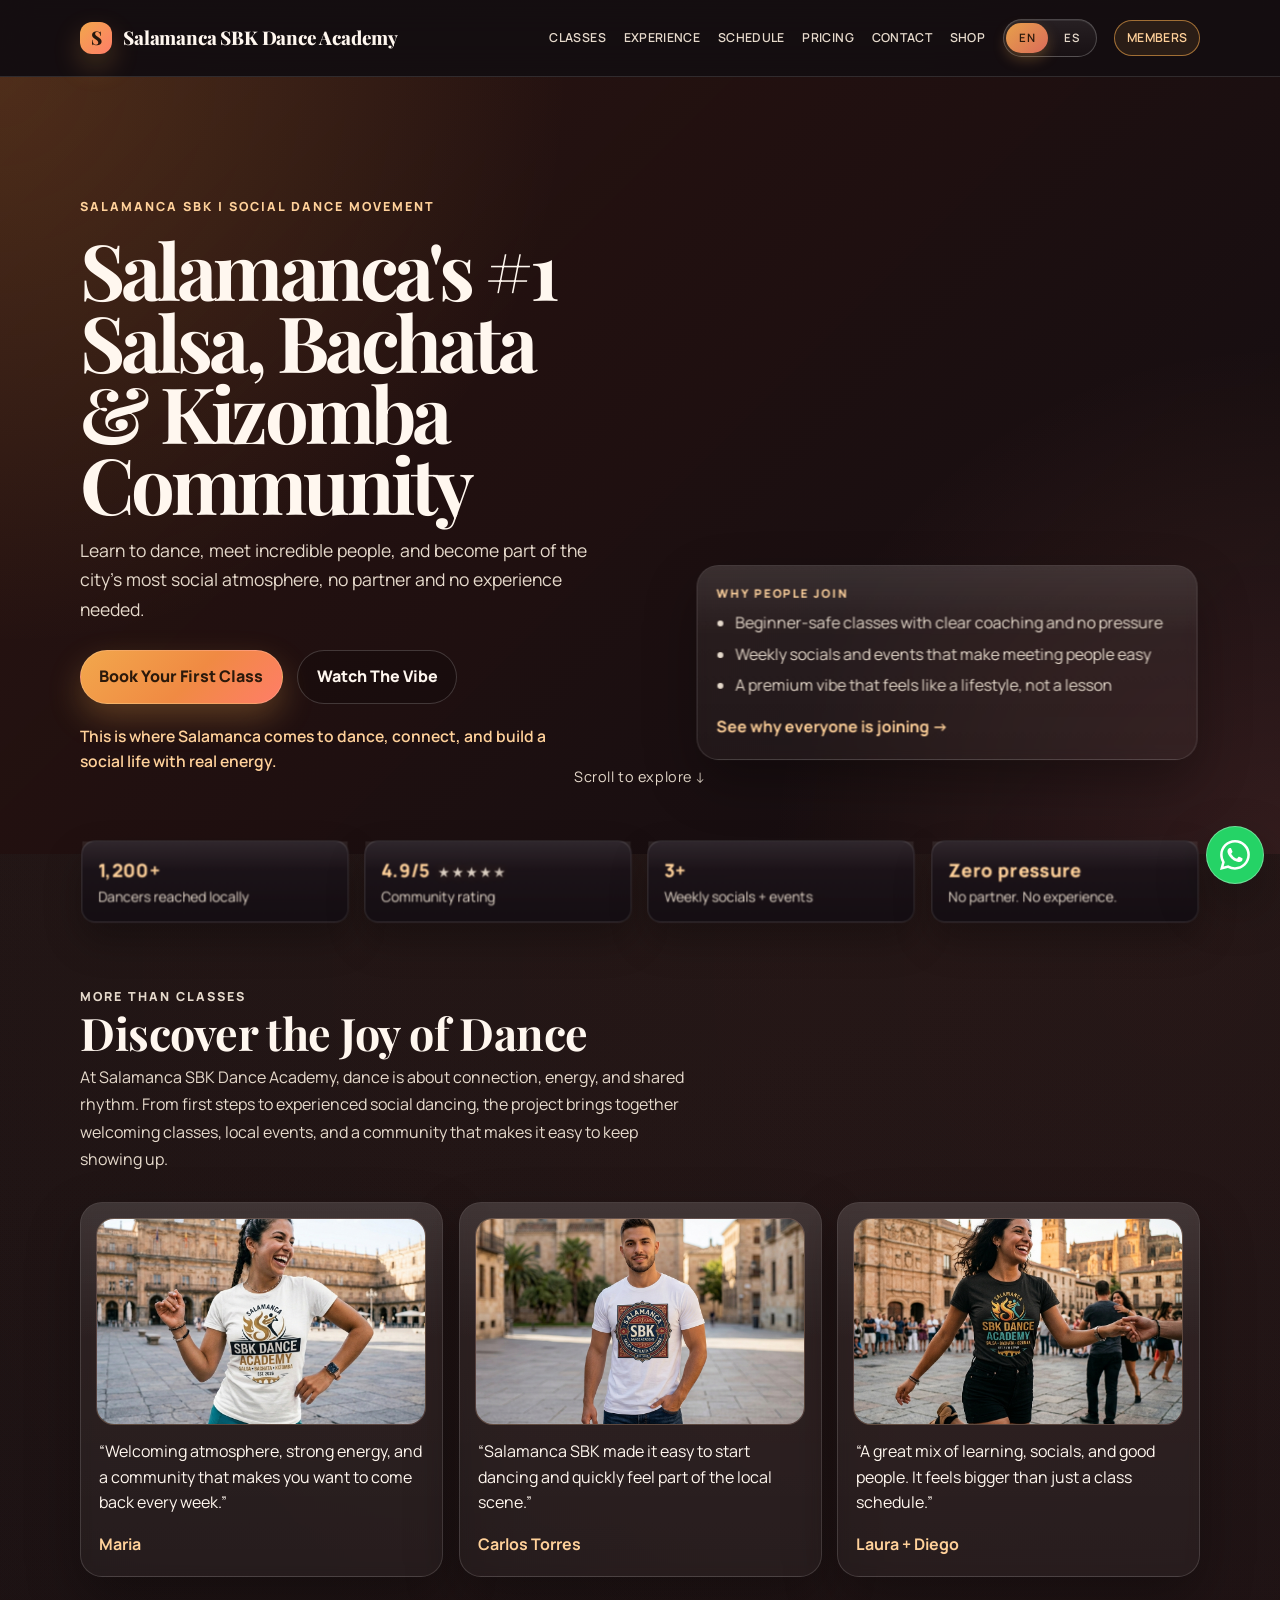
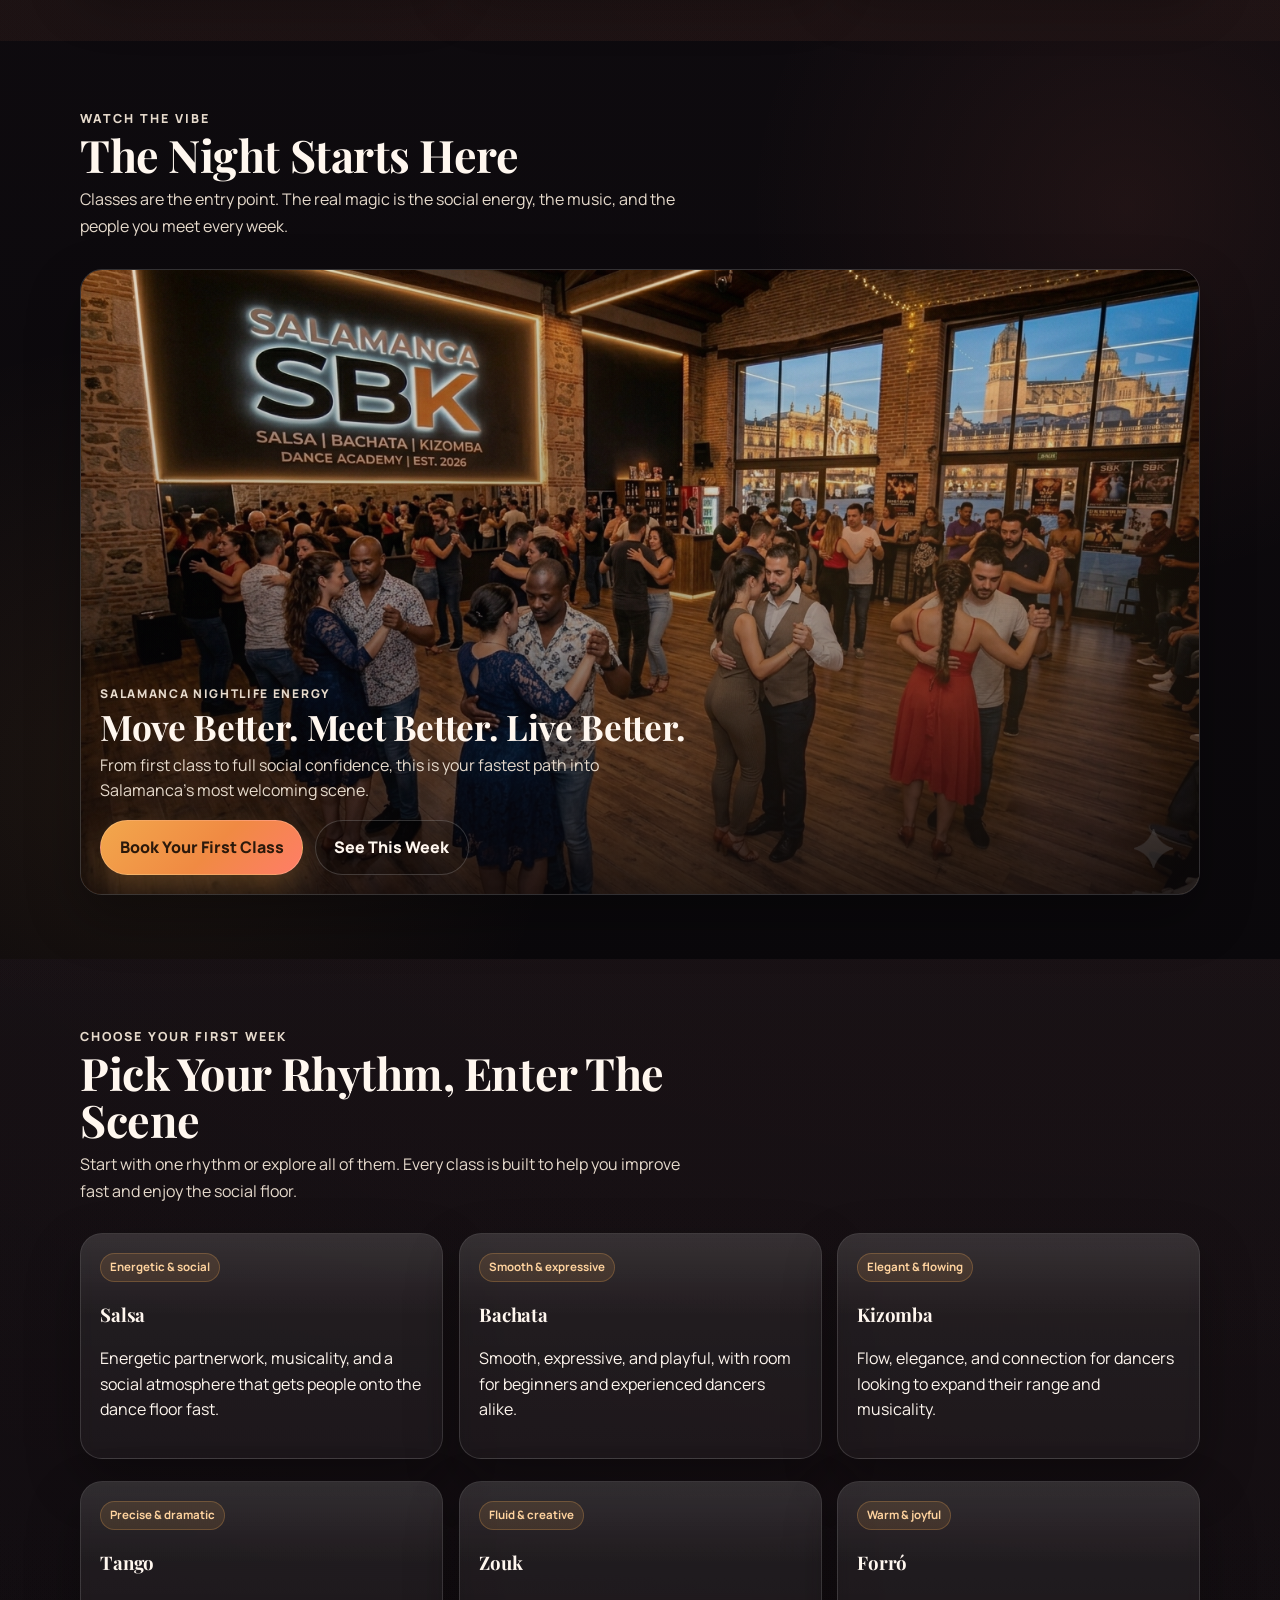
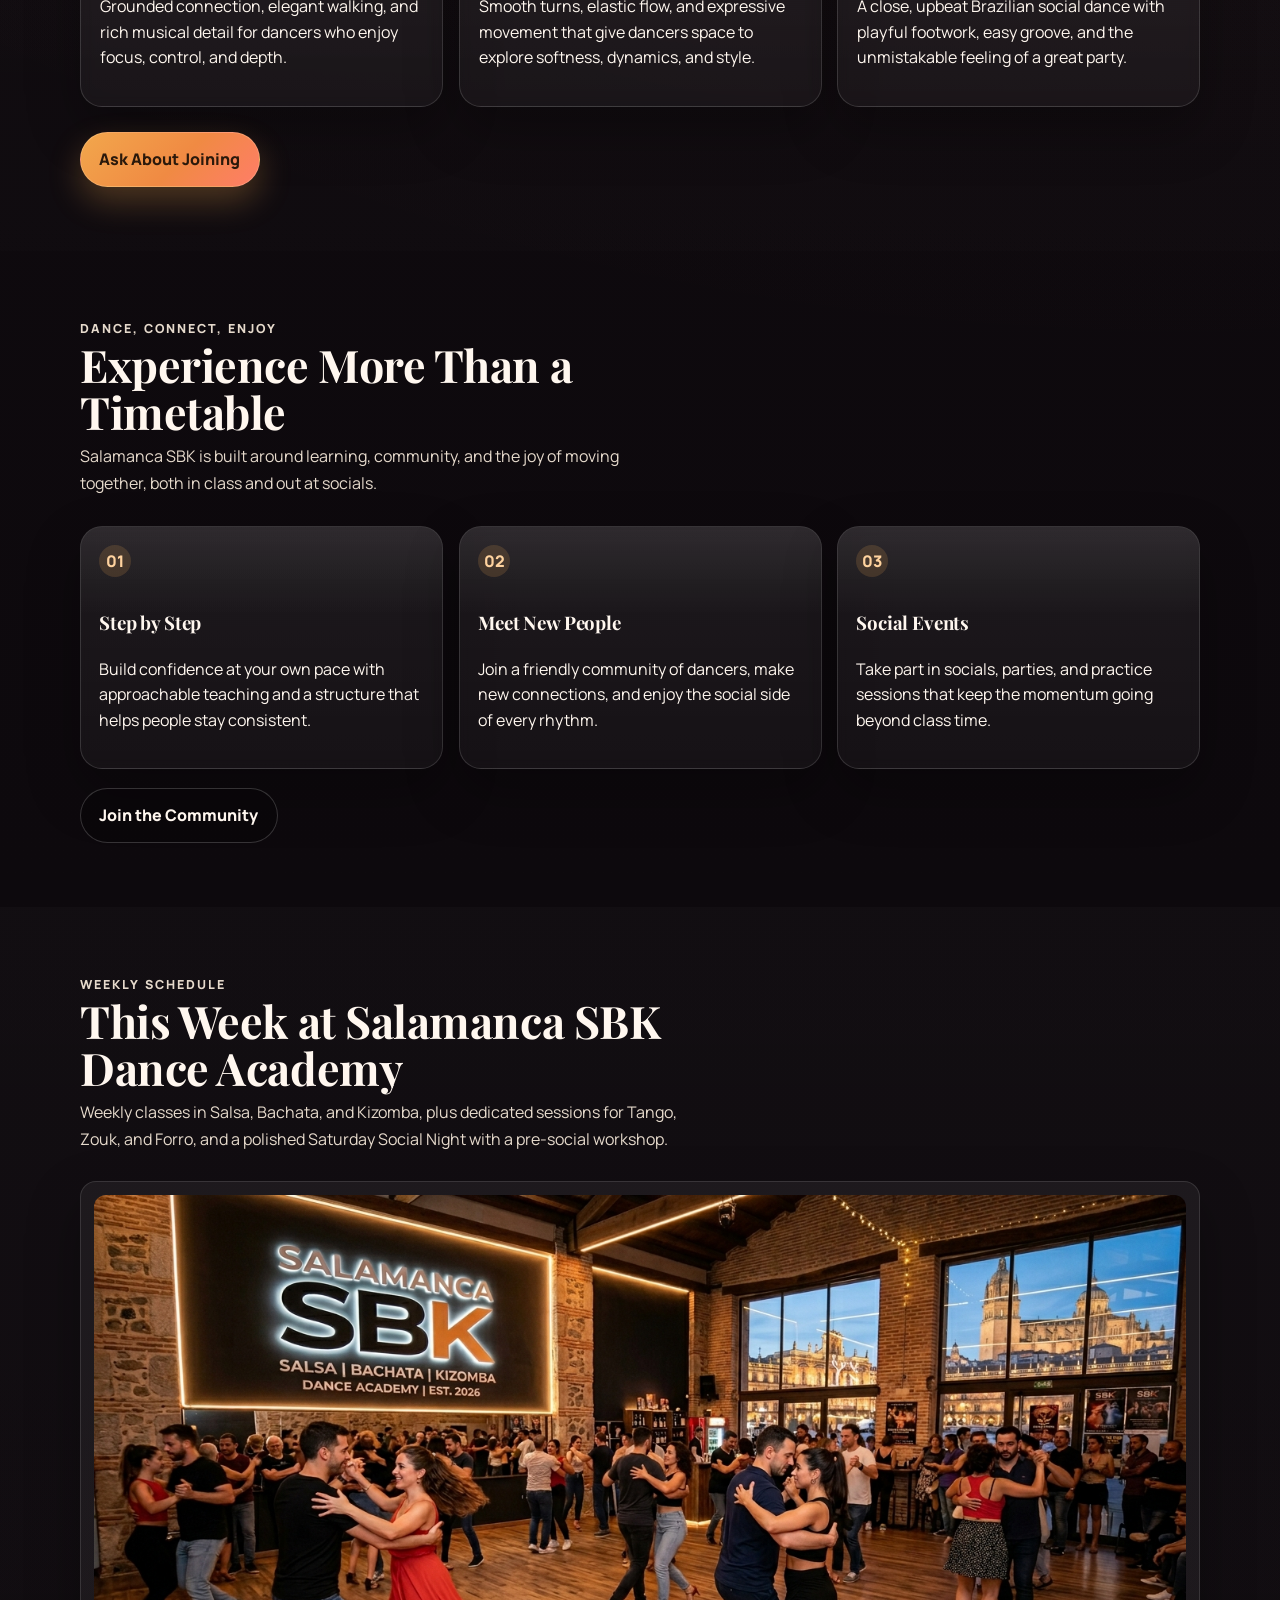
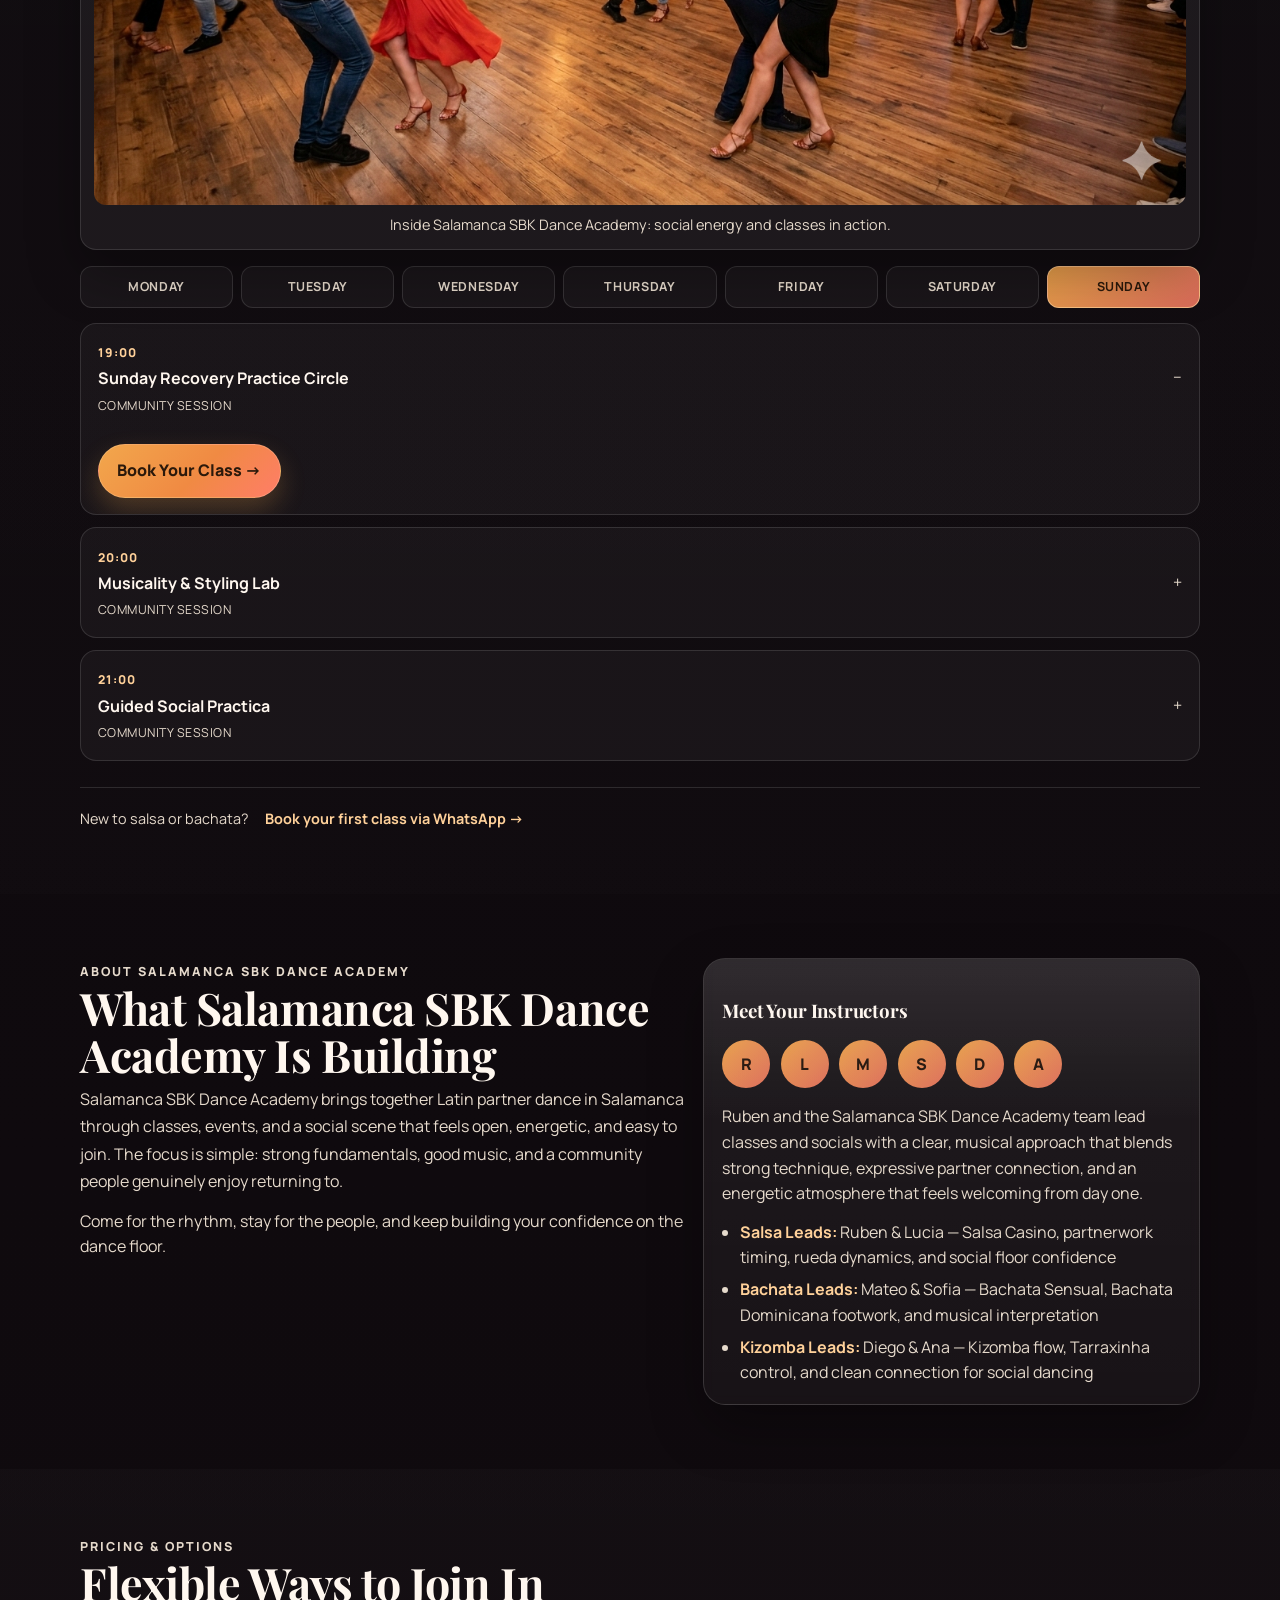
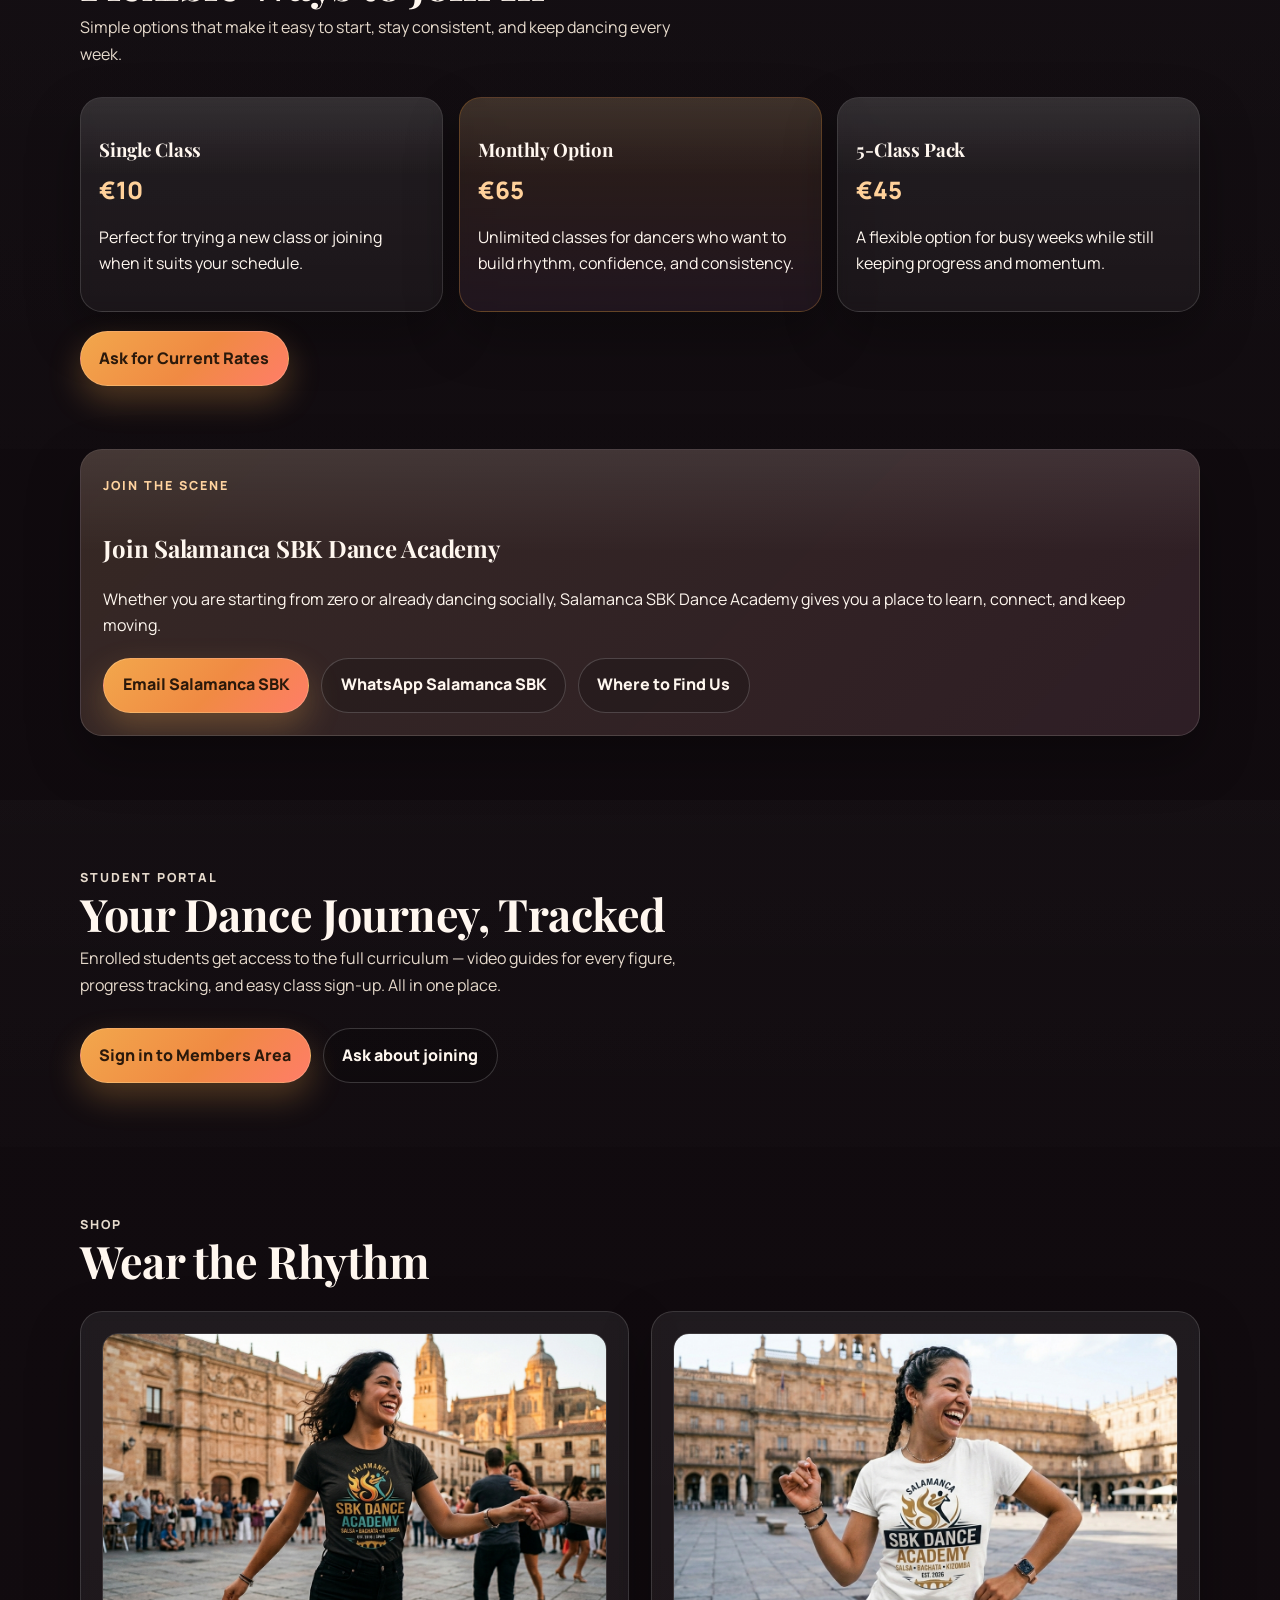
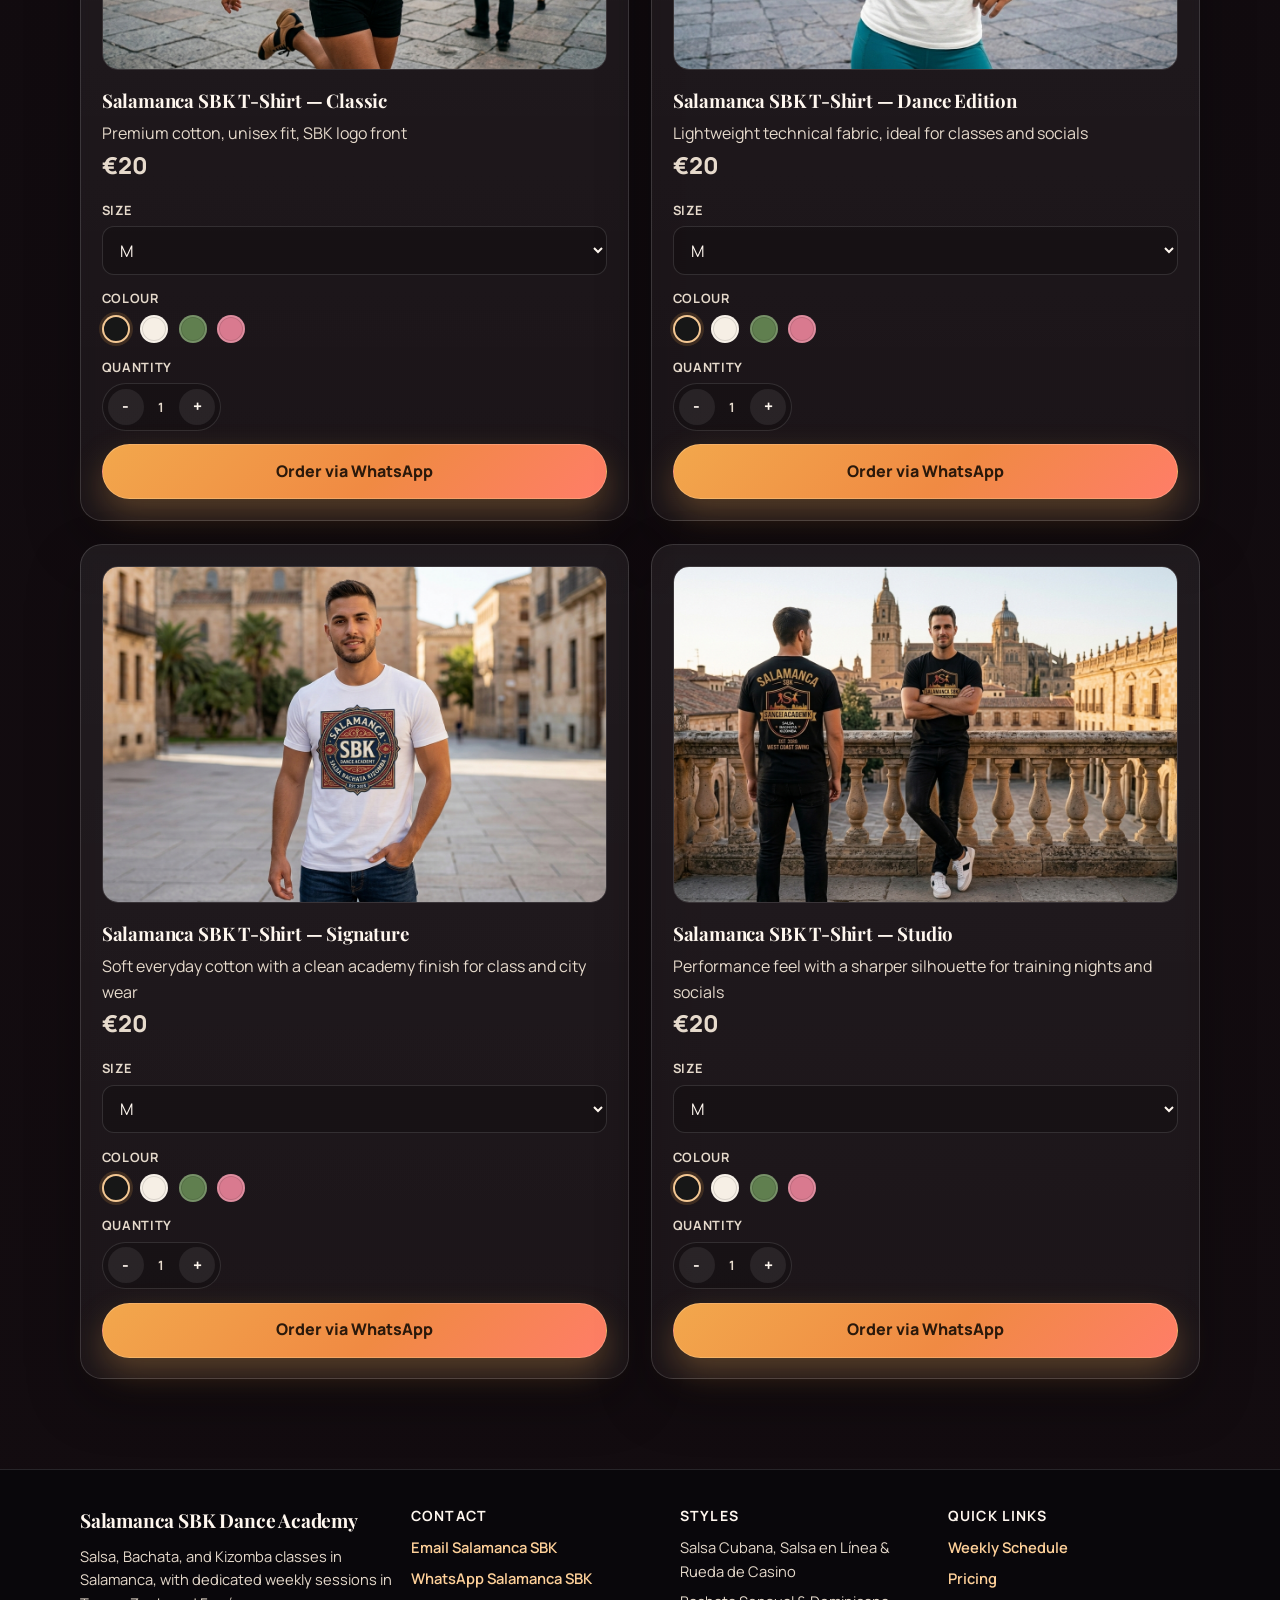
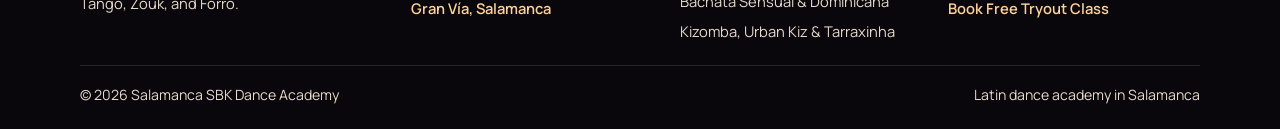
==== commit 2cde6524: "Schedule: Book Your Class for members, newbie WhatsApp CTA below" ====
--- a/index.html
+++ b/index.html
@@ -286,6 +286,10 @@
           <div class="schedule-day-tabs" id="schedule-day-tabs" role="tablist" aria-label="Class days"></div>
           <div class="schedule-day-panel" id="schedule-day-panel" aria-live="polite"></div>
         </div>
+        <div class="schedule-newbie-cta">
+          <span>New to salsa or bachata?</span>
+          <a class="schedule-newbie-link" href="https://wa.me/34659376099?text=Hi%20Salamanca%20SBK%2C%20I%20want%20to%20book%20my%20first%20class." target="_blank" rel="noopener noreferrer">Book your first class via WhatsApp →</a>
+        </div>
       </div>
     </section>
 
--- a/styles.css
+++ b/styles.css
@@ -536,6 +536,10 @@
   line-height: 1.5;
 }
 
+.proof-item > span {
+  display: block;
+}
+
 .proof-item .proof-stars {
   display: inline-block;
   margin: 0;
@@ -552,7 +556,7 @@
 }
 
 .proof-item .proof-stars-last {
-  opacity: 0.56;
+  opacity: 0.90;
 }
 
 .section {
@@ -869,6 +873,28 @@
 .schedule-member-button:hover {
   transform: translateY(-1px);
   filter: brightness(1.03);
+}
+
+.schedule-newbie-cta {
+  margin-top: 1.6rem;
+  padding-top: 1.2rem;
+  border-top: 1px solid var(--line);
+  display: flex;
+  align-items: center;
+  gap: 0.6rem 1rem;
+  flex-wrap: wrap;
+  font-size: 0.9rem;
+  color: var(--muted);
+}
+
+.schedule-newbie-link {
+  color: var(--accent-2);
+  font-weight: 700;
+  white-space: nowrap;
+}
+
+.schedule-newbie-link:hover {
+  color: var(--accent);
 }
 
 .schedule-poster {
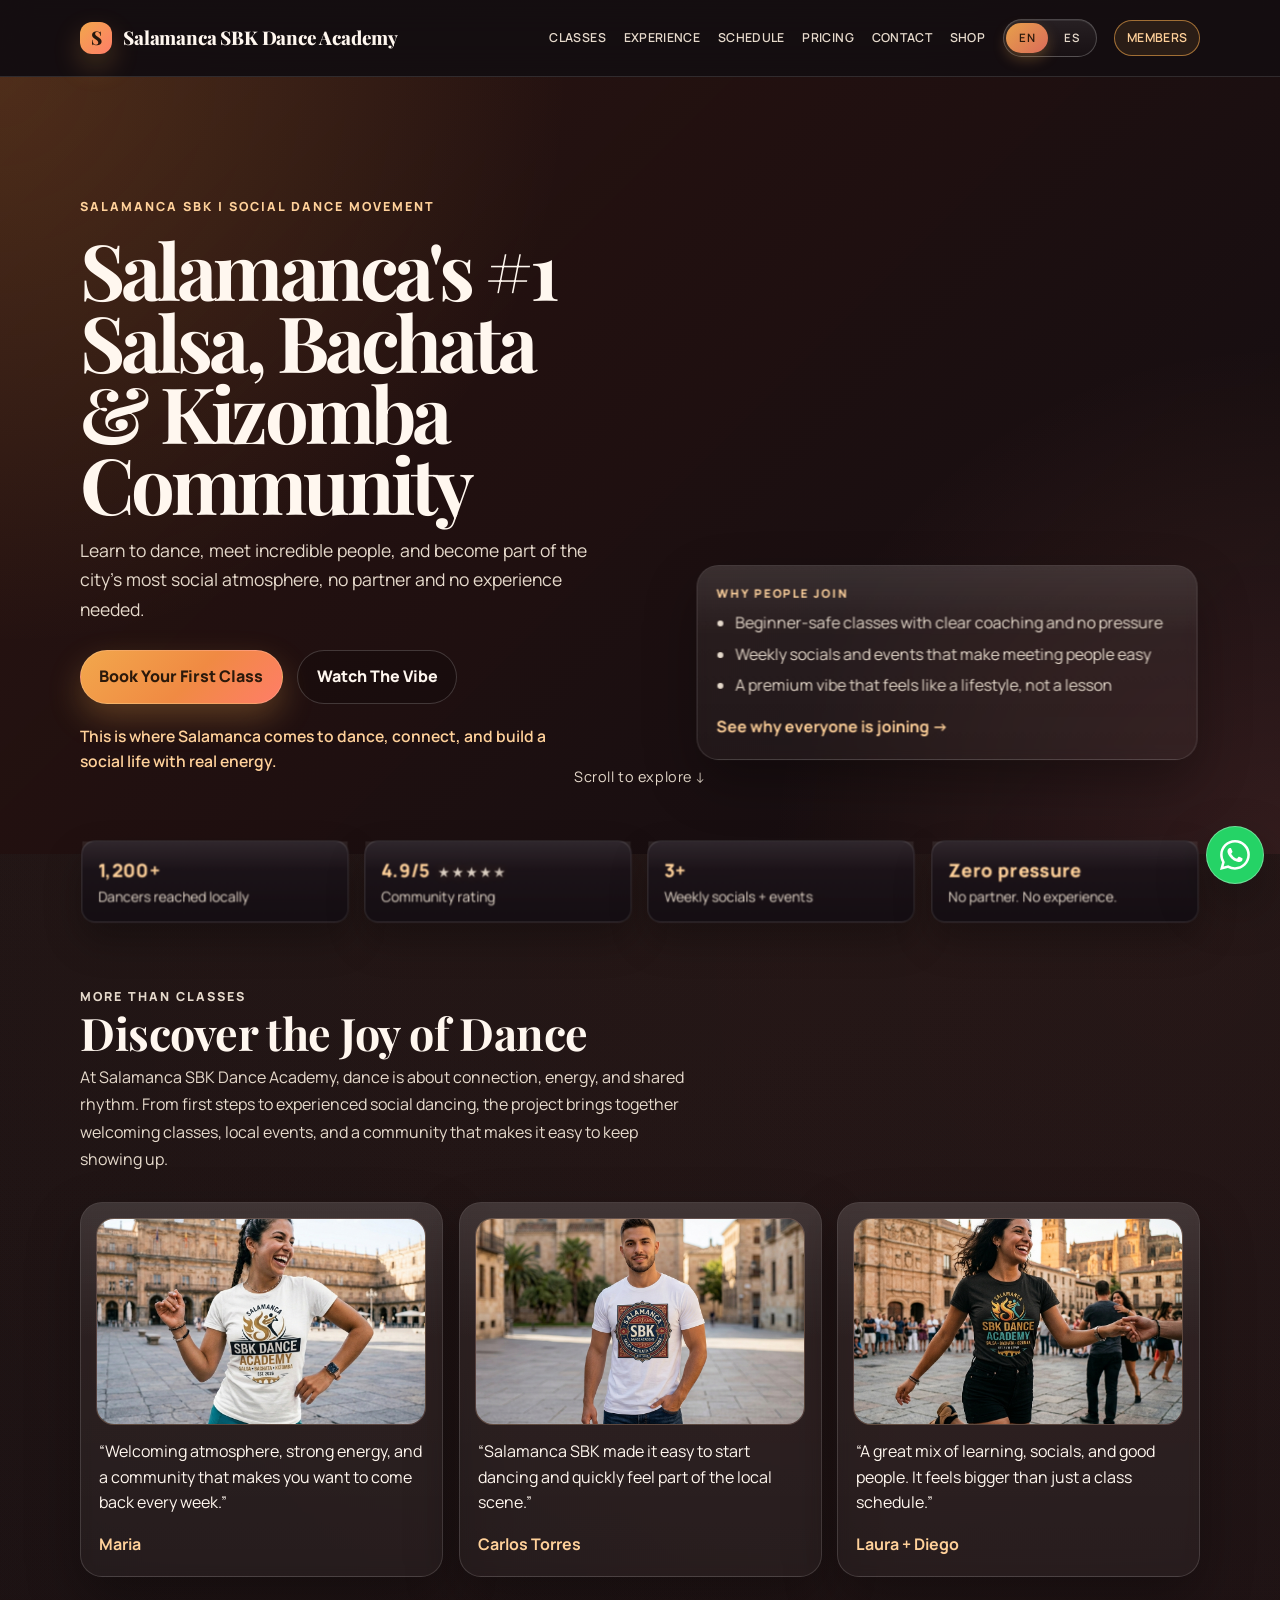
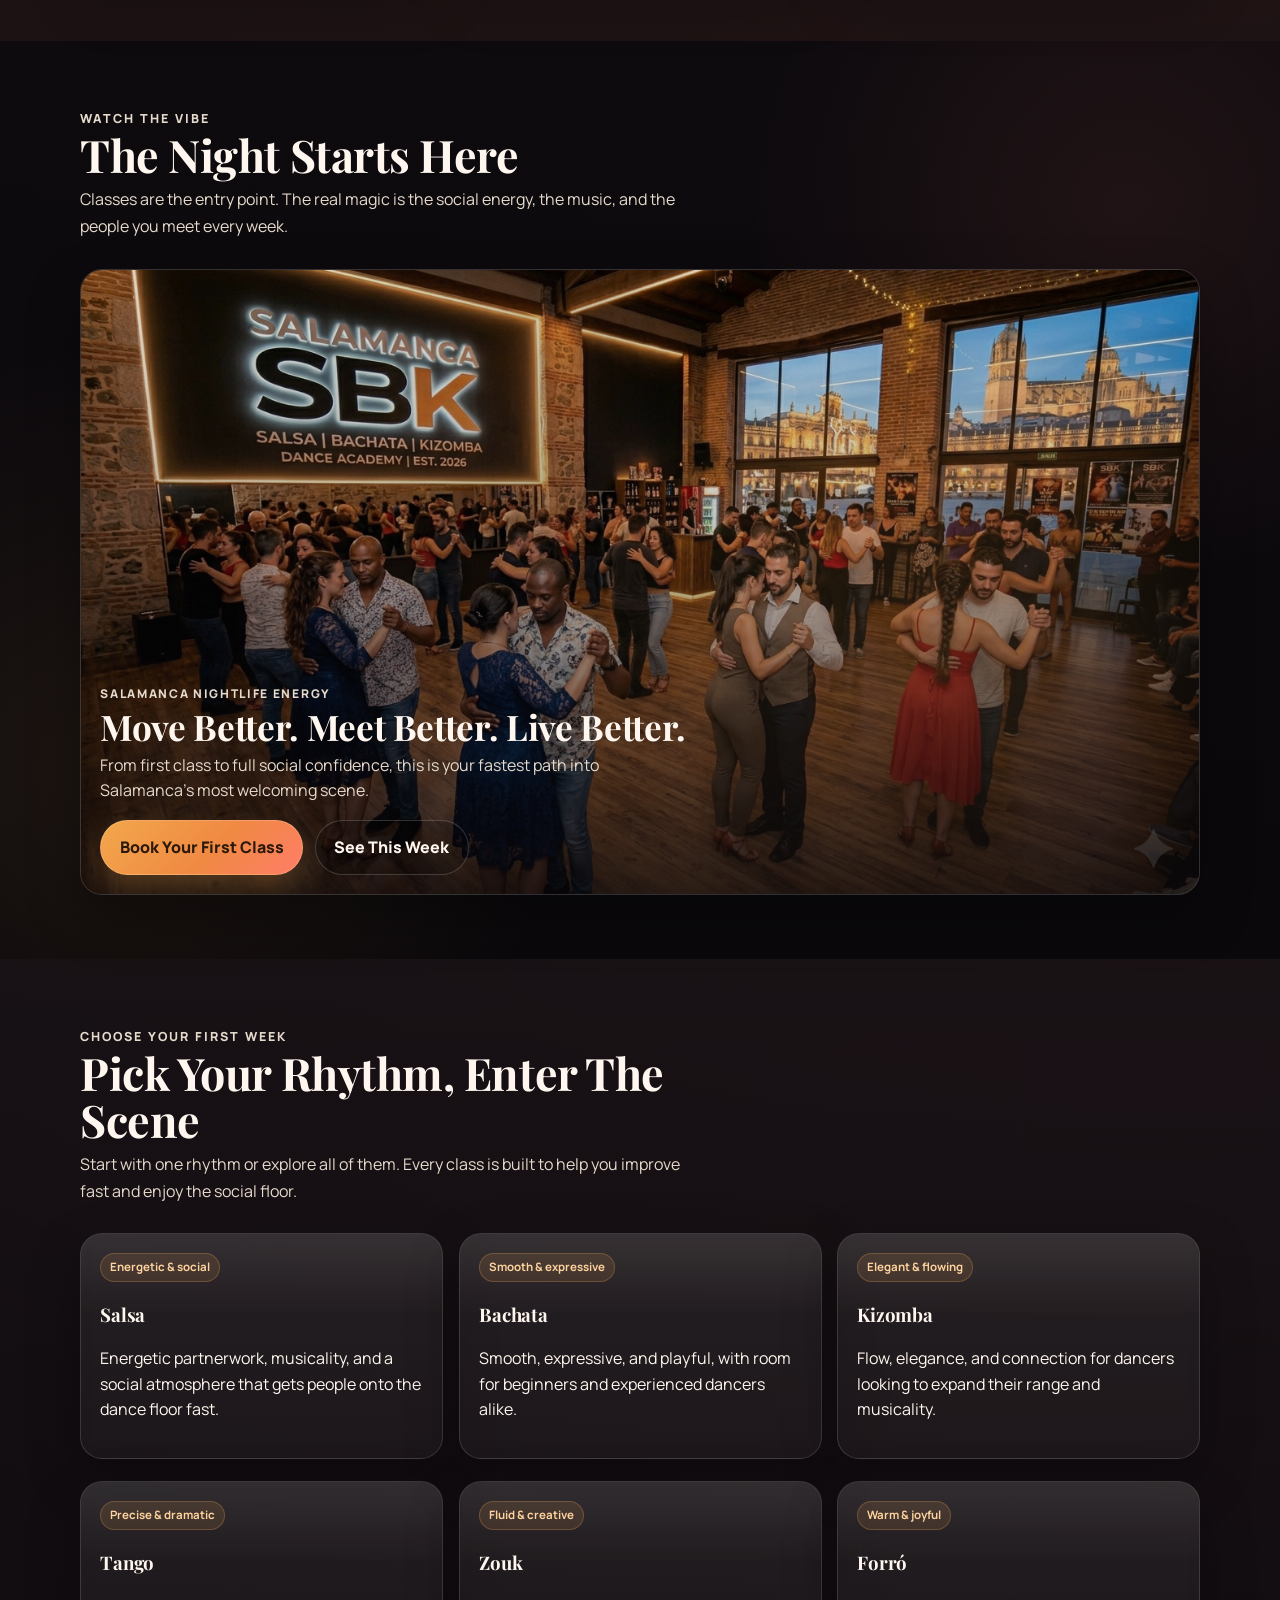
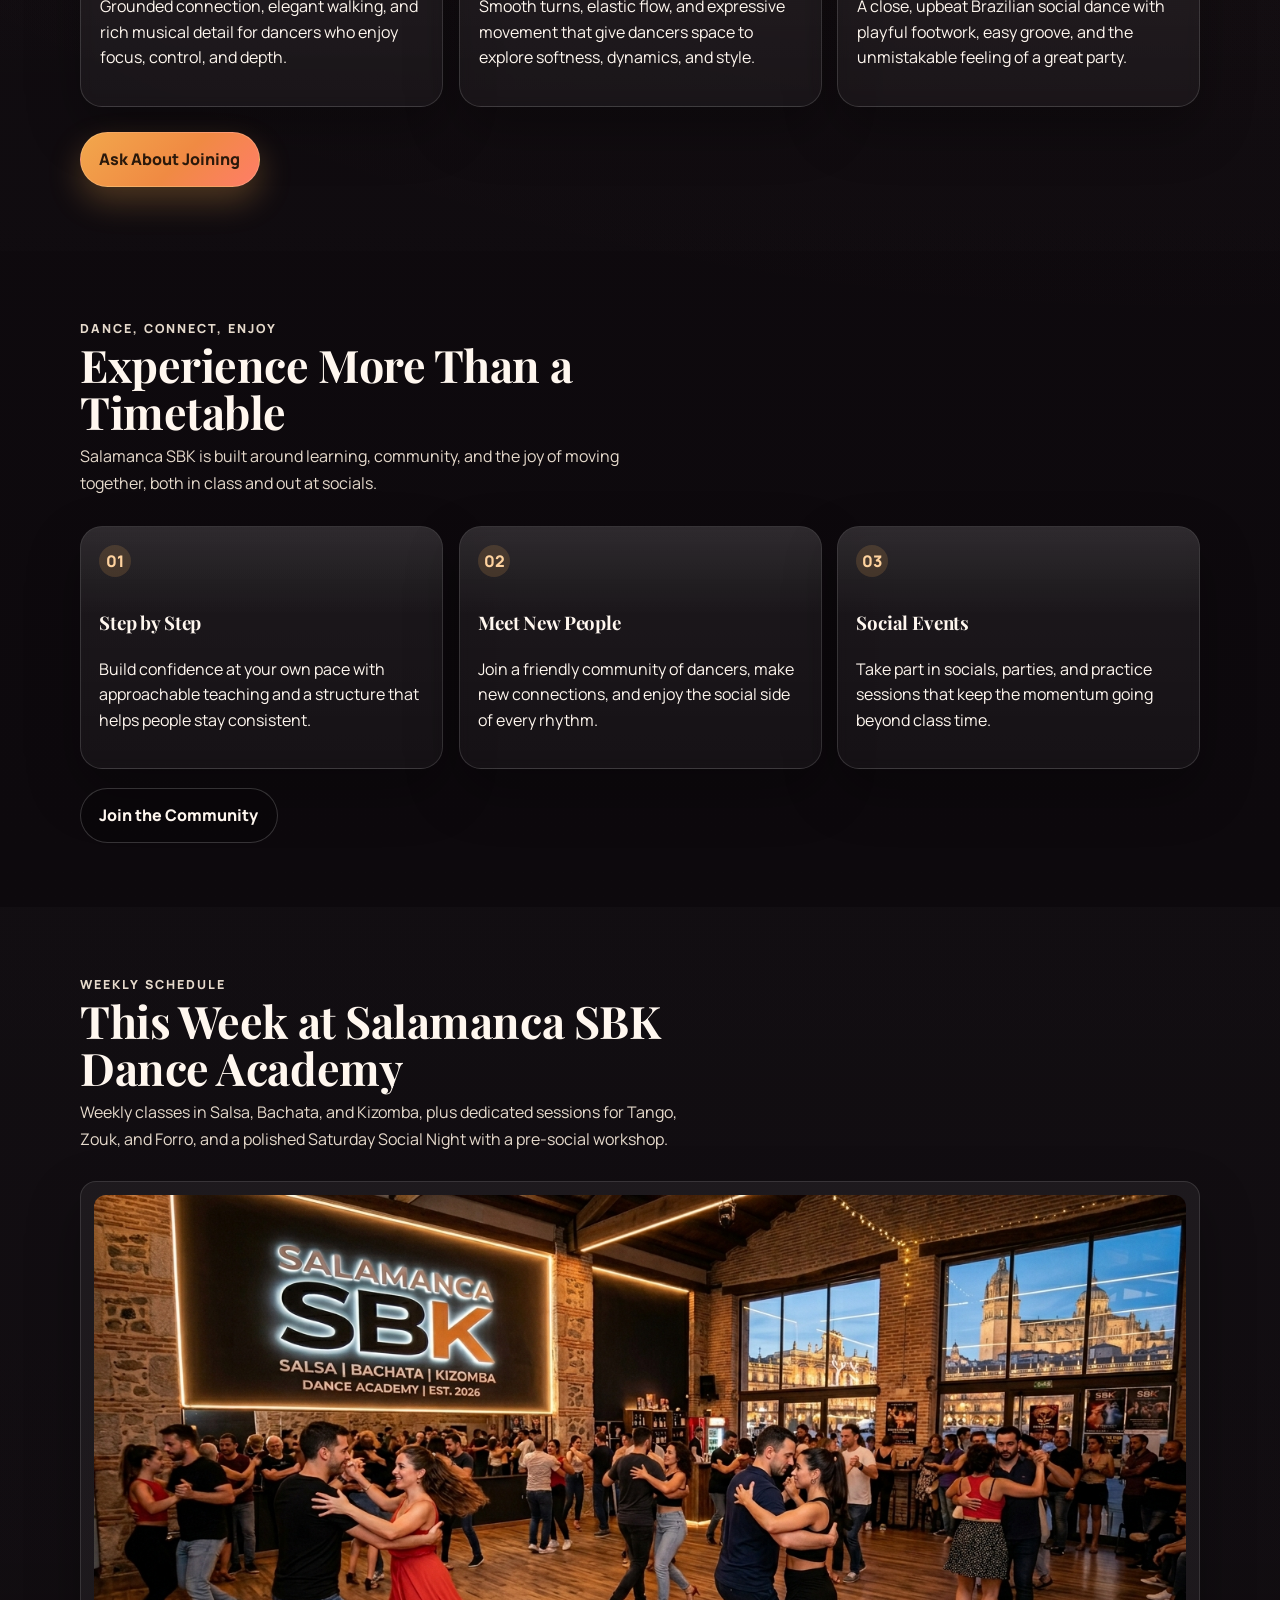
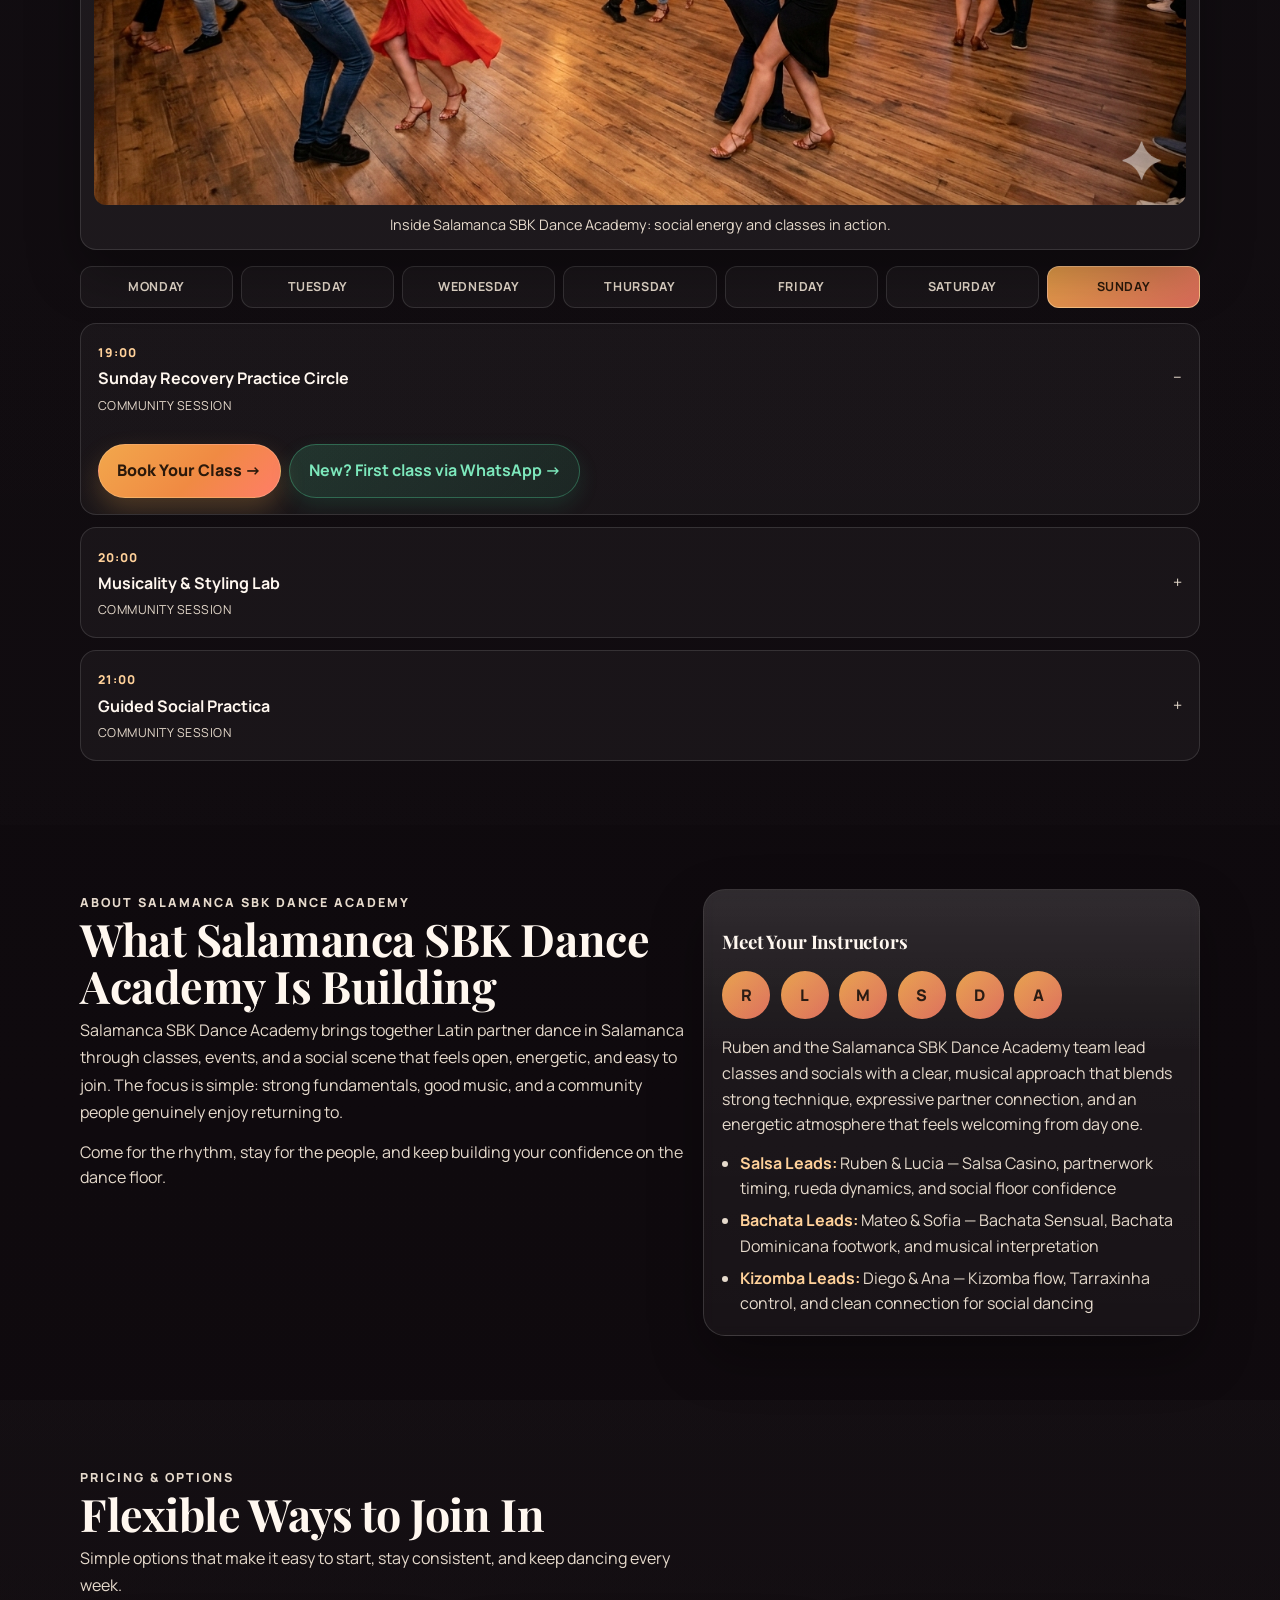
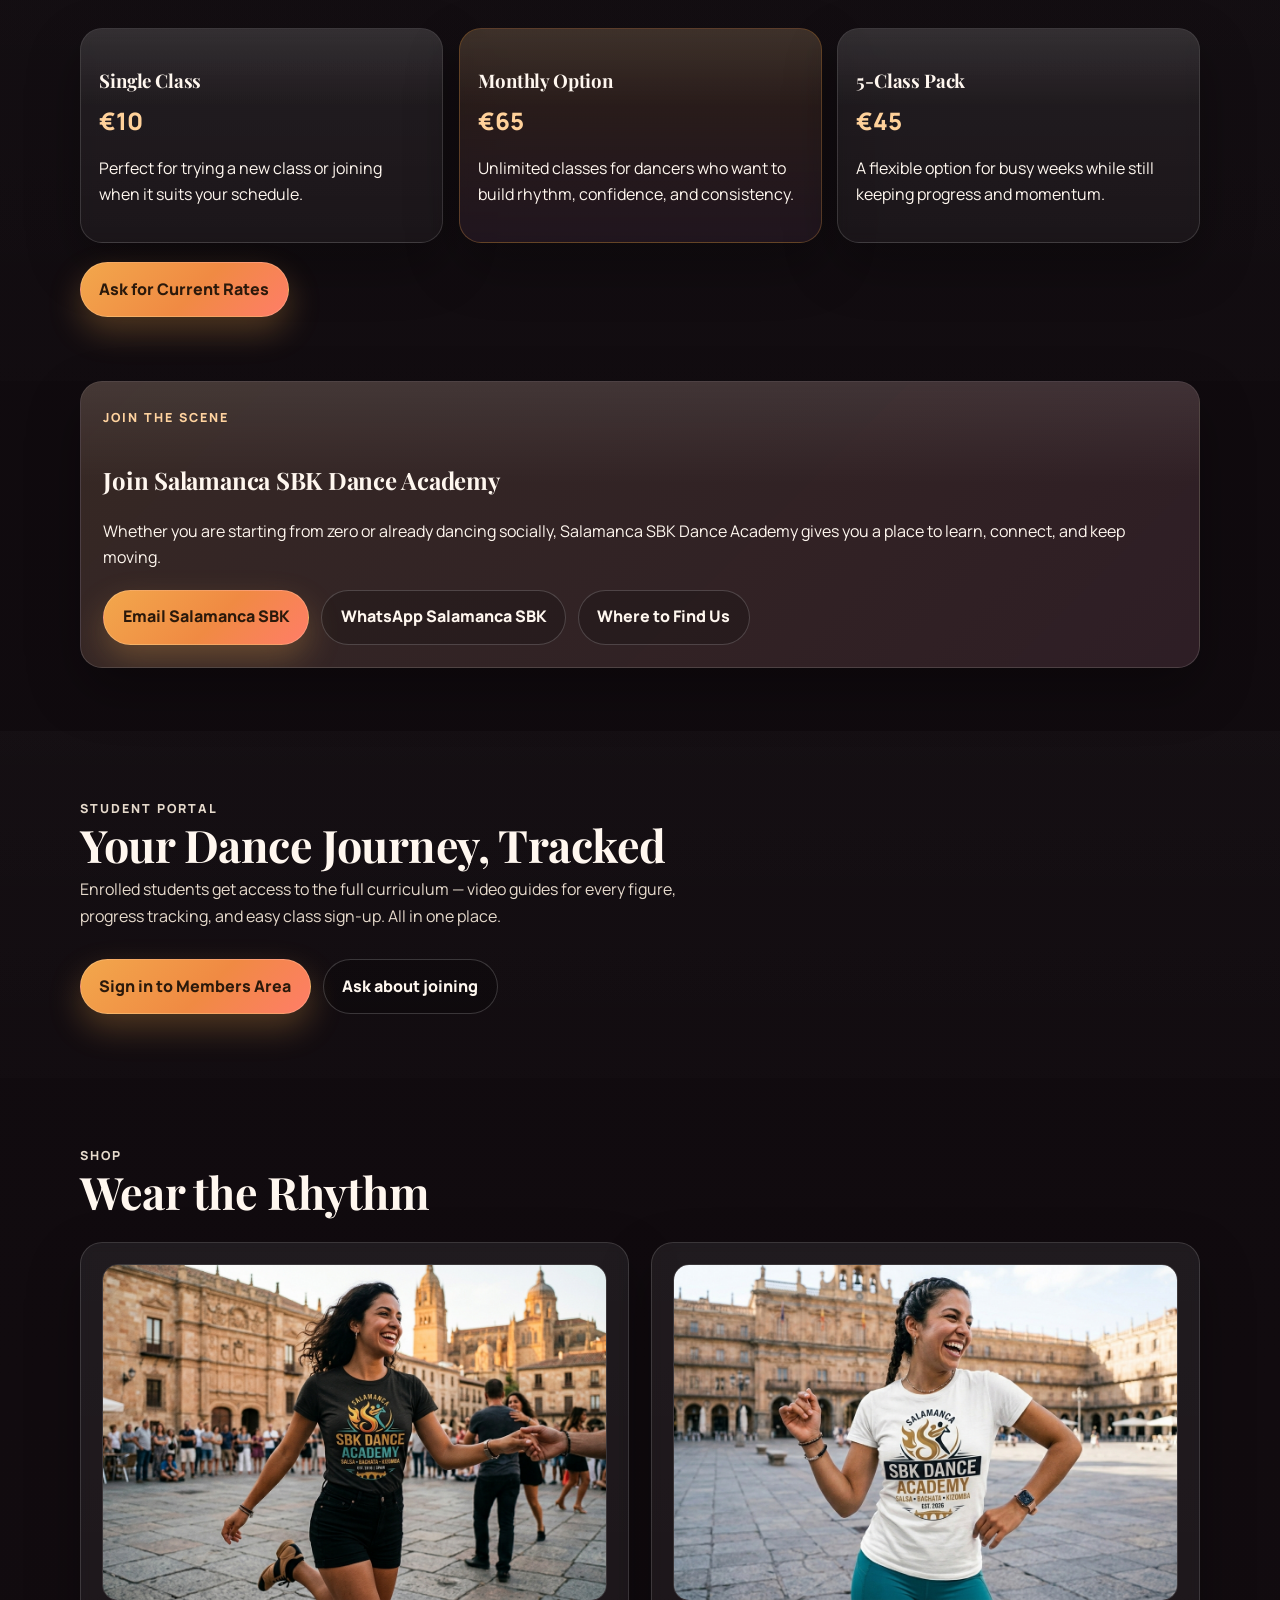
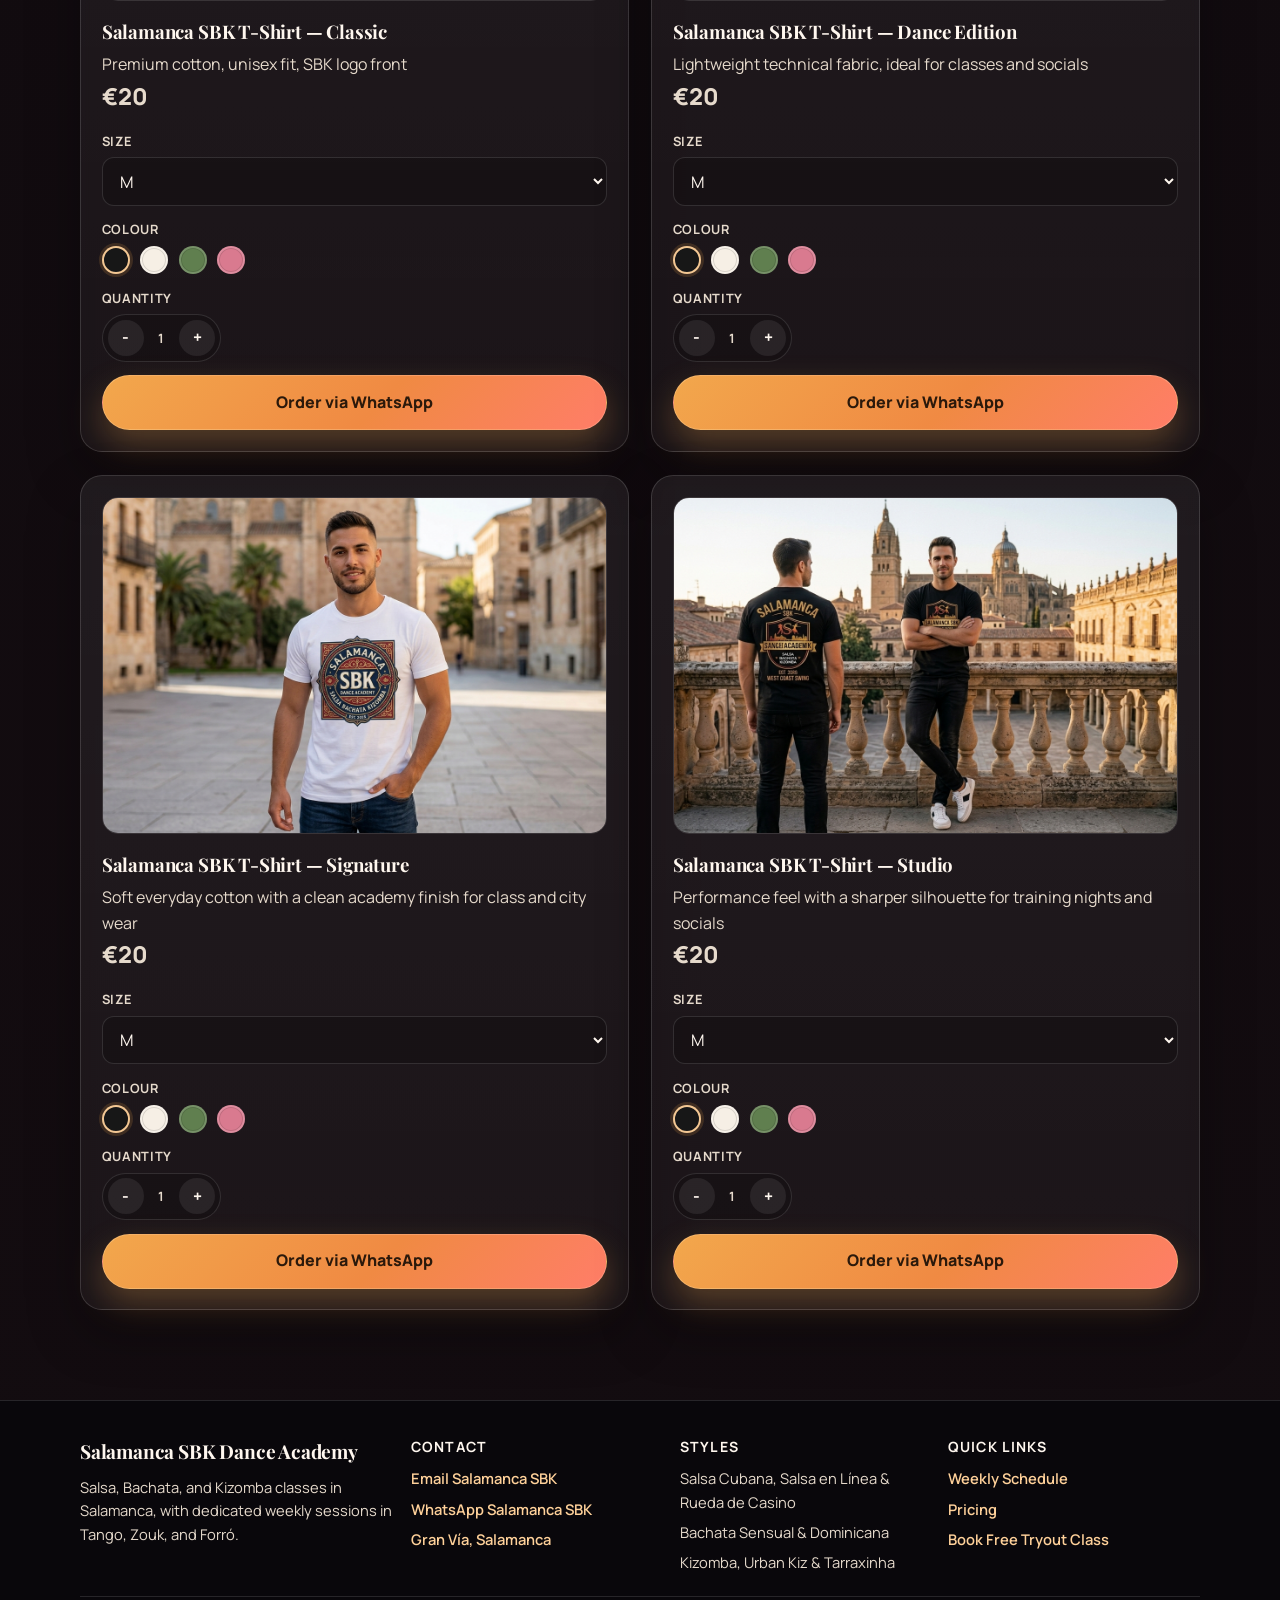
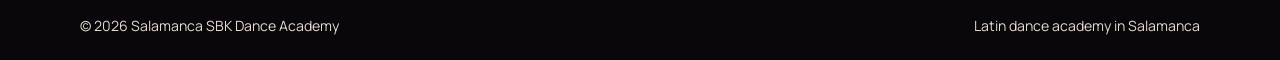
==== commit b2b8a373: "Schedule cards: two buttons — orange members, green WhatsApp newbie" ====
--- a/index.html
+++ b/index.html
@@ -286,10 +286,7 @@
           <div class="schedule-day-tabs" id="schedule-day-tabs" role="tablist" aria-label="Class days"></div>
           <div class="schedule-day-panel" id="schedule-day-panel" aria-live="polite"></div>
         </div>
-        <div class="schedule-newbie-cta">
-          <span>New to salsa or bachata?</span>
-          <a class="schedule-newbie-link" href="https://wa.me/34659376099?text=Hi%20Salamanca%20SBK%2C%20I%20want%20to%20book%20my%20first%20class." target="_blank" rel="noopener noreferrer">Book your first class via WhatsApp →</a>
-        </div>
+
       </div>
     </section>
 
--- a/styles.css
+++ b/styles.css
@@ -863,9 +863,14 @@
   margin: 0.2rem 0;
 }
 
+.schedule-card-actions {
+  margin-top: 0.7rem;
+  display: flex;
+  flex-wrap: wrap;
+  gap: 0.55rem;
+}
+
 .schedule-member-button {
-  margin-top: 0.7rem;
-  width: fit-content;
   font-weight: 800;
   box-shadow: 0 12px 26px rgba(242, 167, 76, 0.24);
 }
@@ -875,26 +880,18 @@
   filter: brightness(1.03);
 }
 
-.schedule-newbie-cta {
-  margin-top: 1.6rem;
-  padding-top: 1.2rem;
-  border-top: 1px solid var(--line);
-  display: flex;
-  align-items: center;
-  gap: 0.6rem 1rem;
-  flex-wrap: wrap;
-  font-size: 0.9rem;
-  color: var(--muted);
-}
-
-.schedule-newbie-link {
-  color: var(--accent-2);
+.schedule-newbie-button {
   font-weight: 700;
-  white-space: nowrap;
-}
-
-.schedule-newbie-link:hover {
-  color: var(--accent);
+  background: linear-gradient(135deg, rgba(74, 196, 143, 0.18), rgba(52, 168, 120, 0.12));
+  border: 1px solid rgba(74, 196, 143, 0.38);
+  color: #7de8bc;
+  box-shadow: 0 8px 20px rgba(52, 168, 120, 0.16);
+}
+
+.schedule-newbie-button:hover {
+  transform: translateY(-1px);
+  background: linear-gradient(135deg, rgba(74, 196, 143, 0.28), rgba(52, 168, 120, 0.2));
+  box-shadow: 0 10px 24px rgba(52, 168, 120, 0.26);
 }
 
 .schedule-poster {
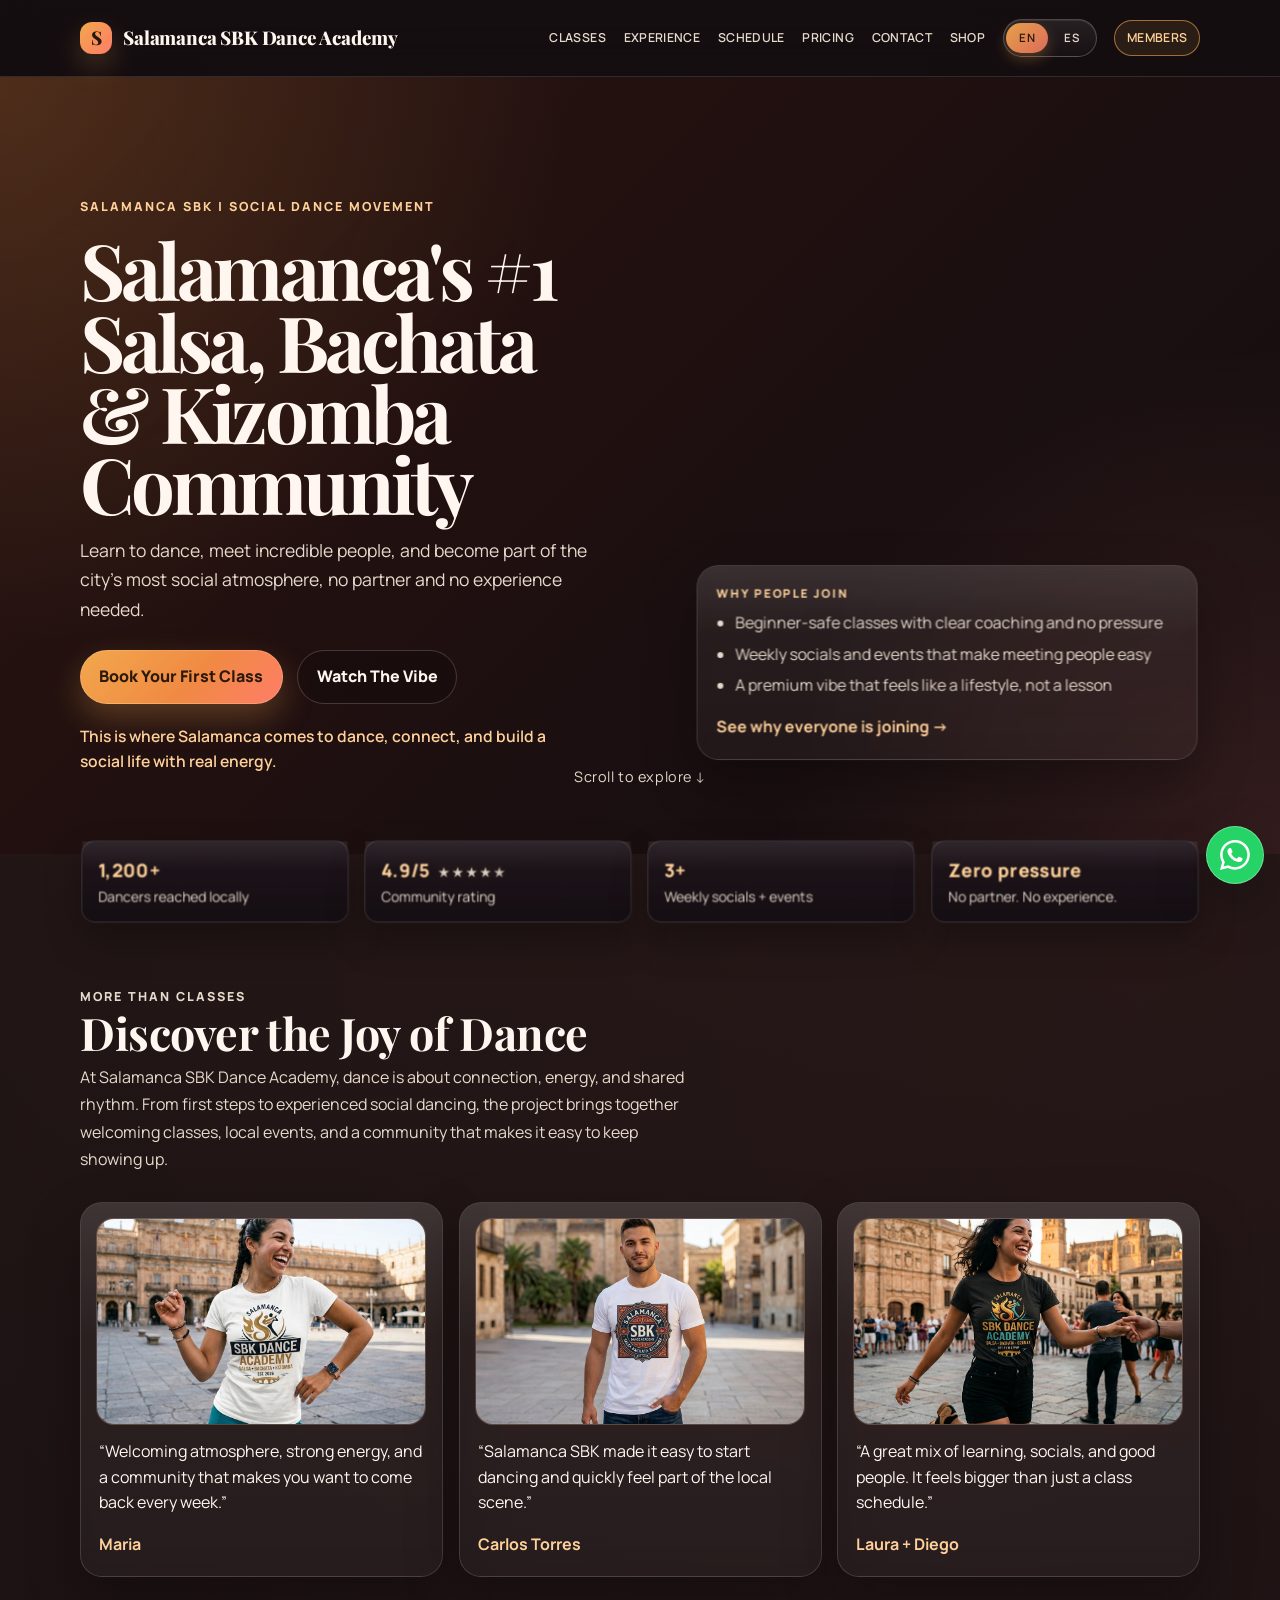
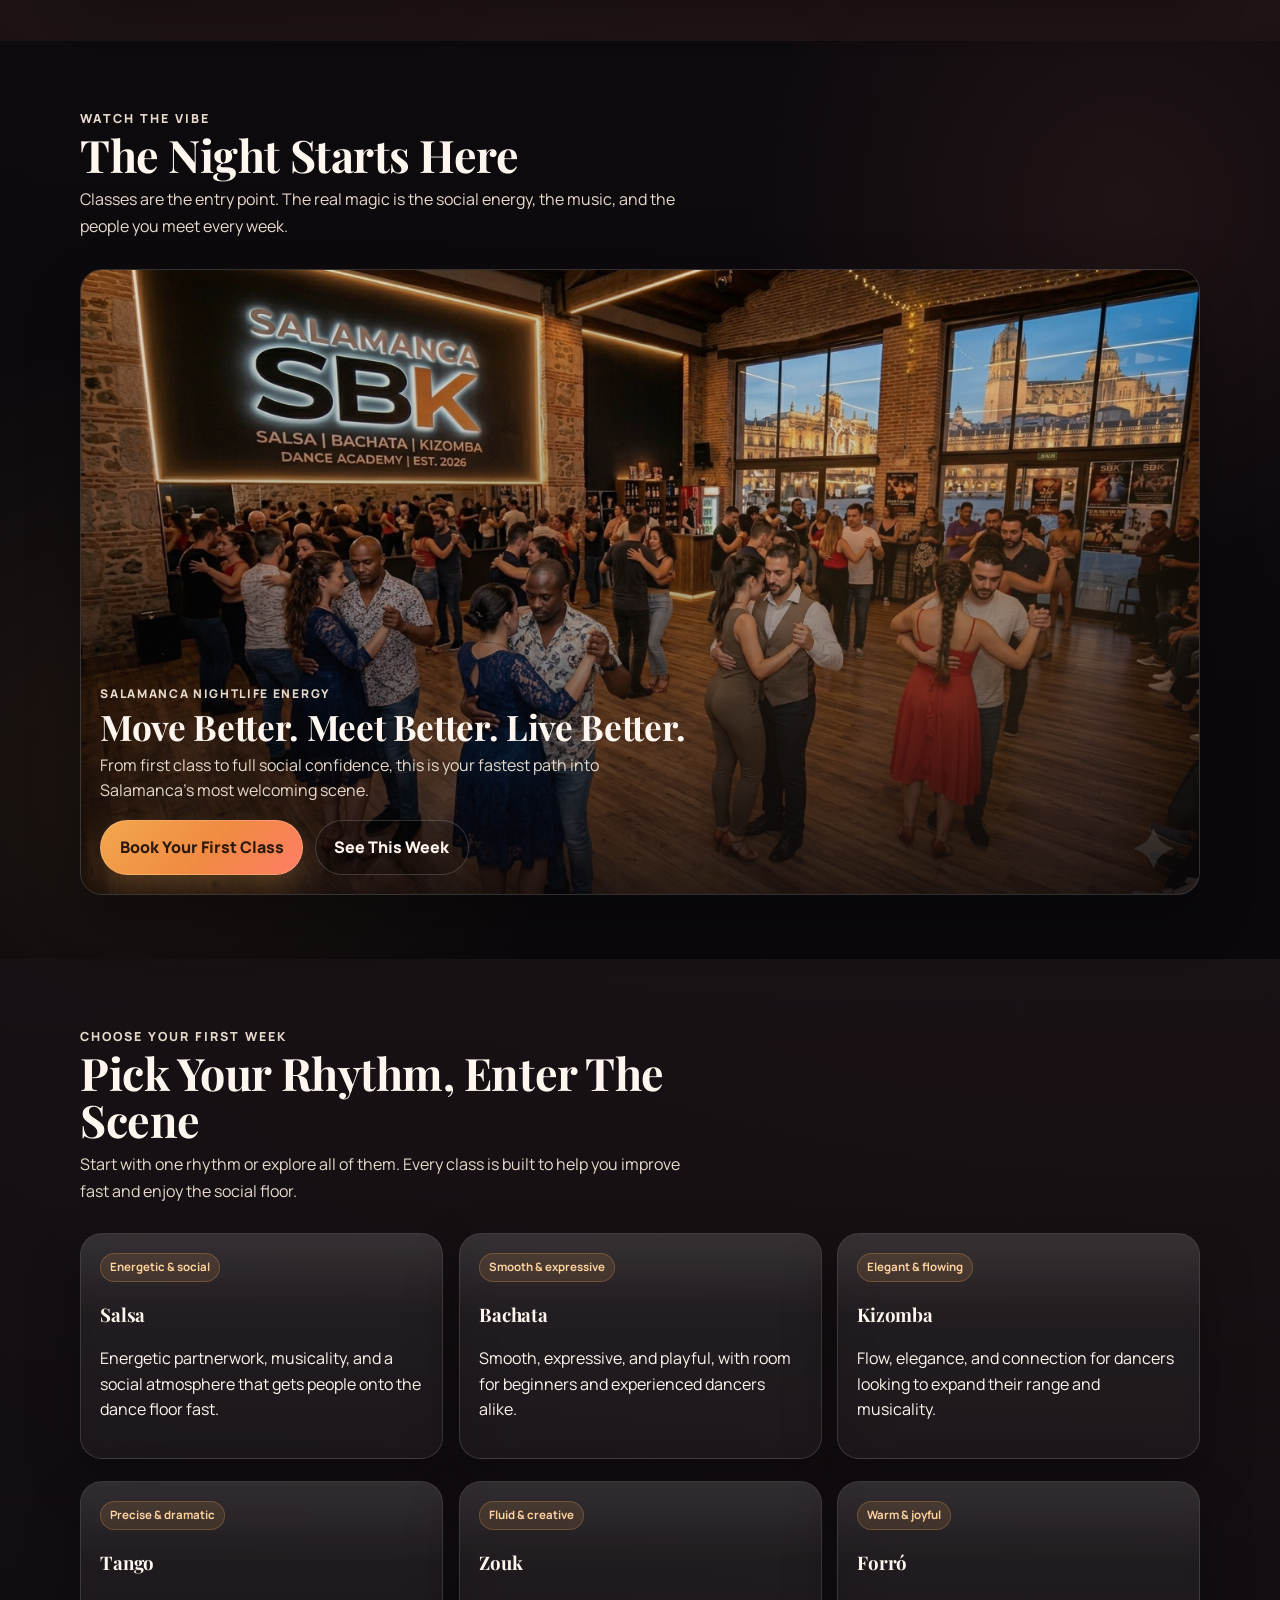
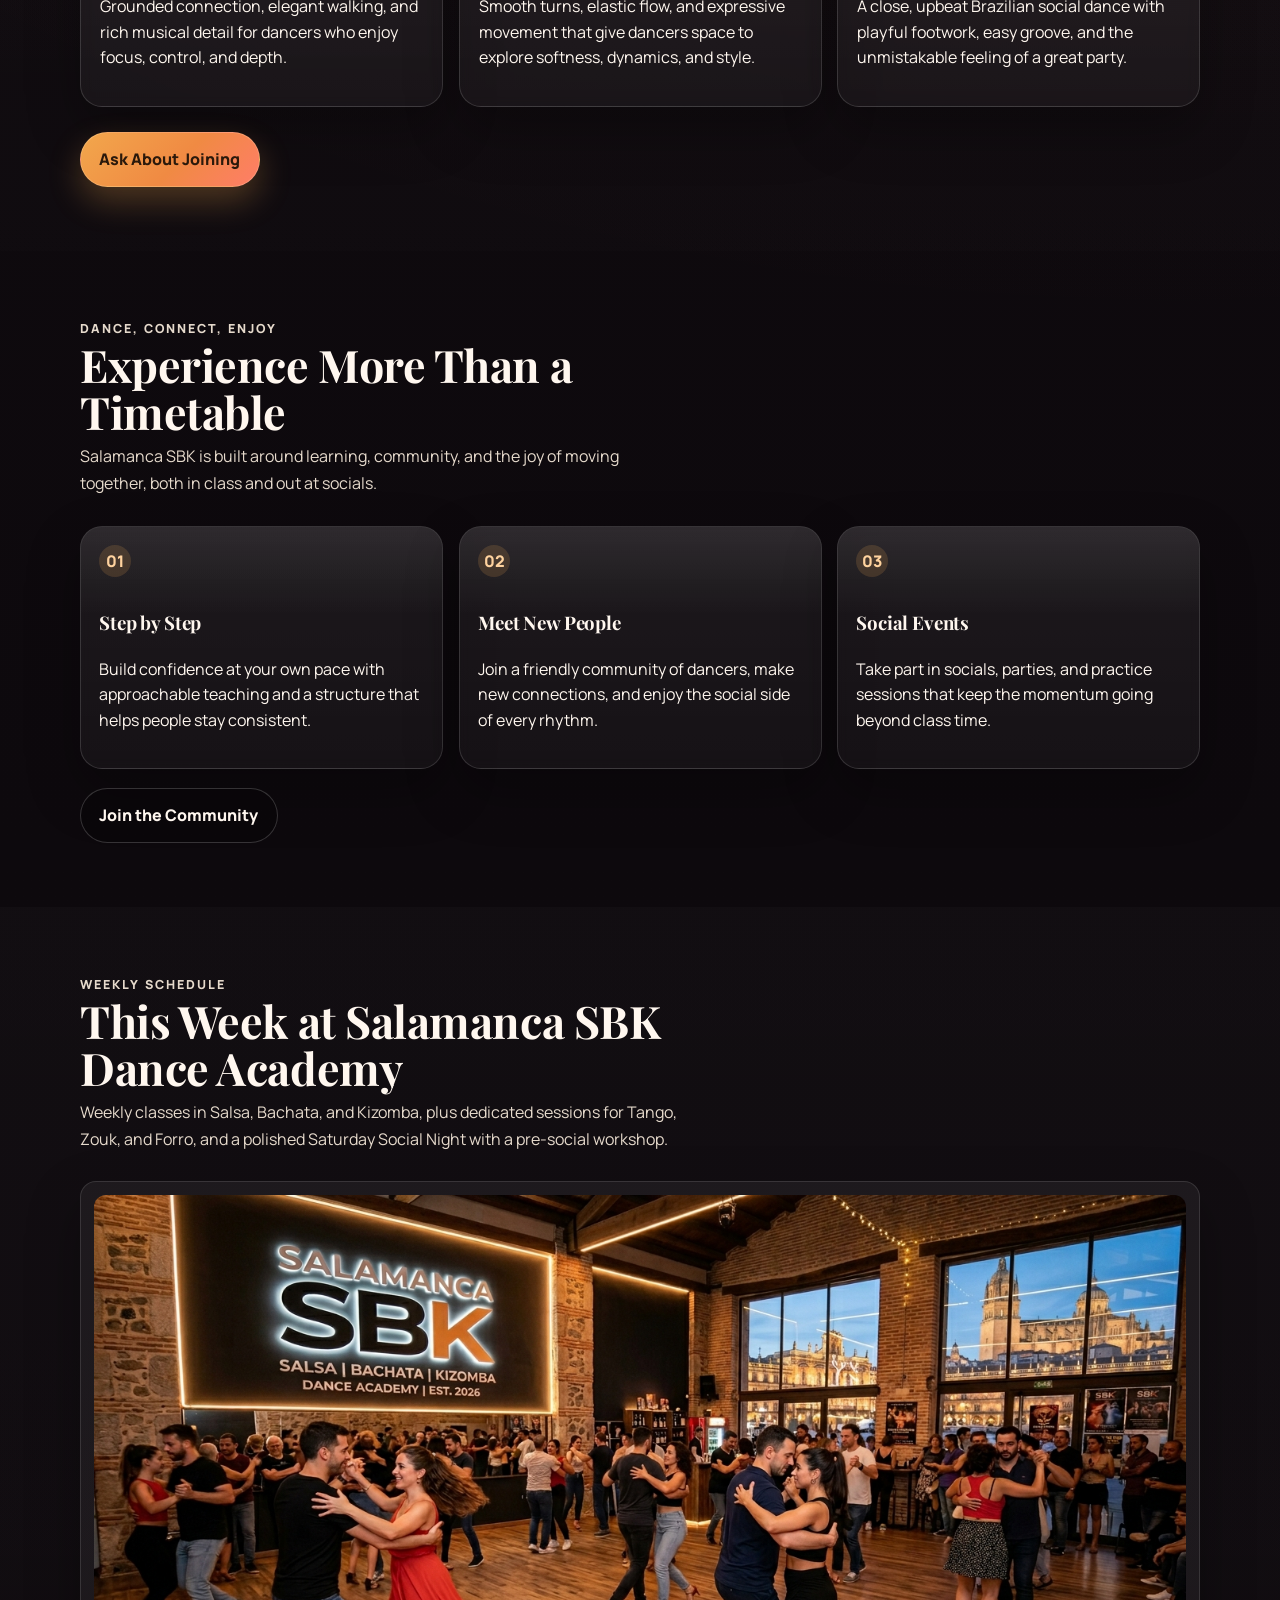
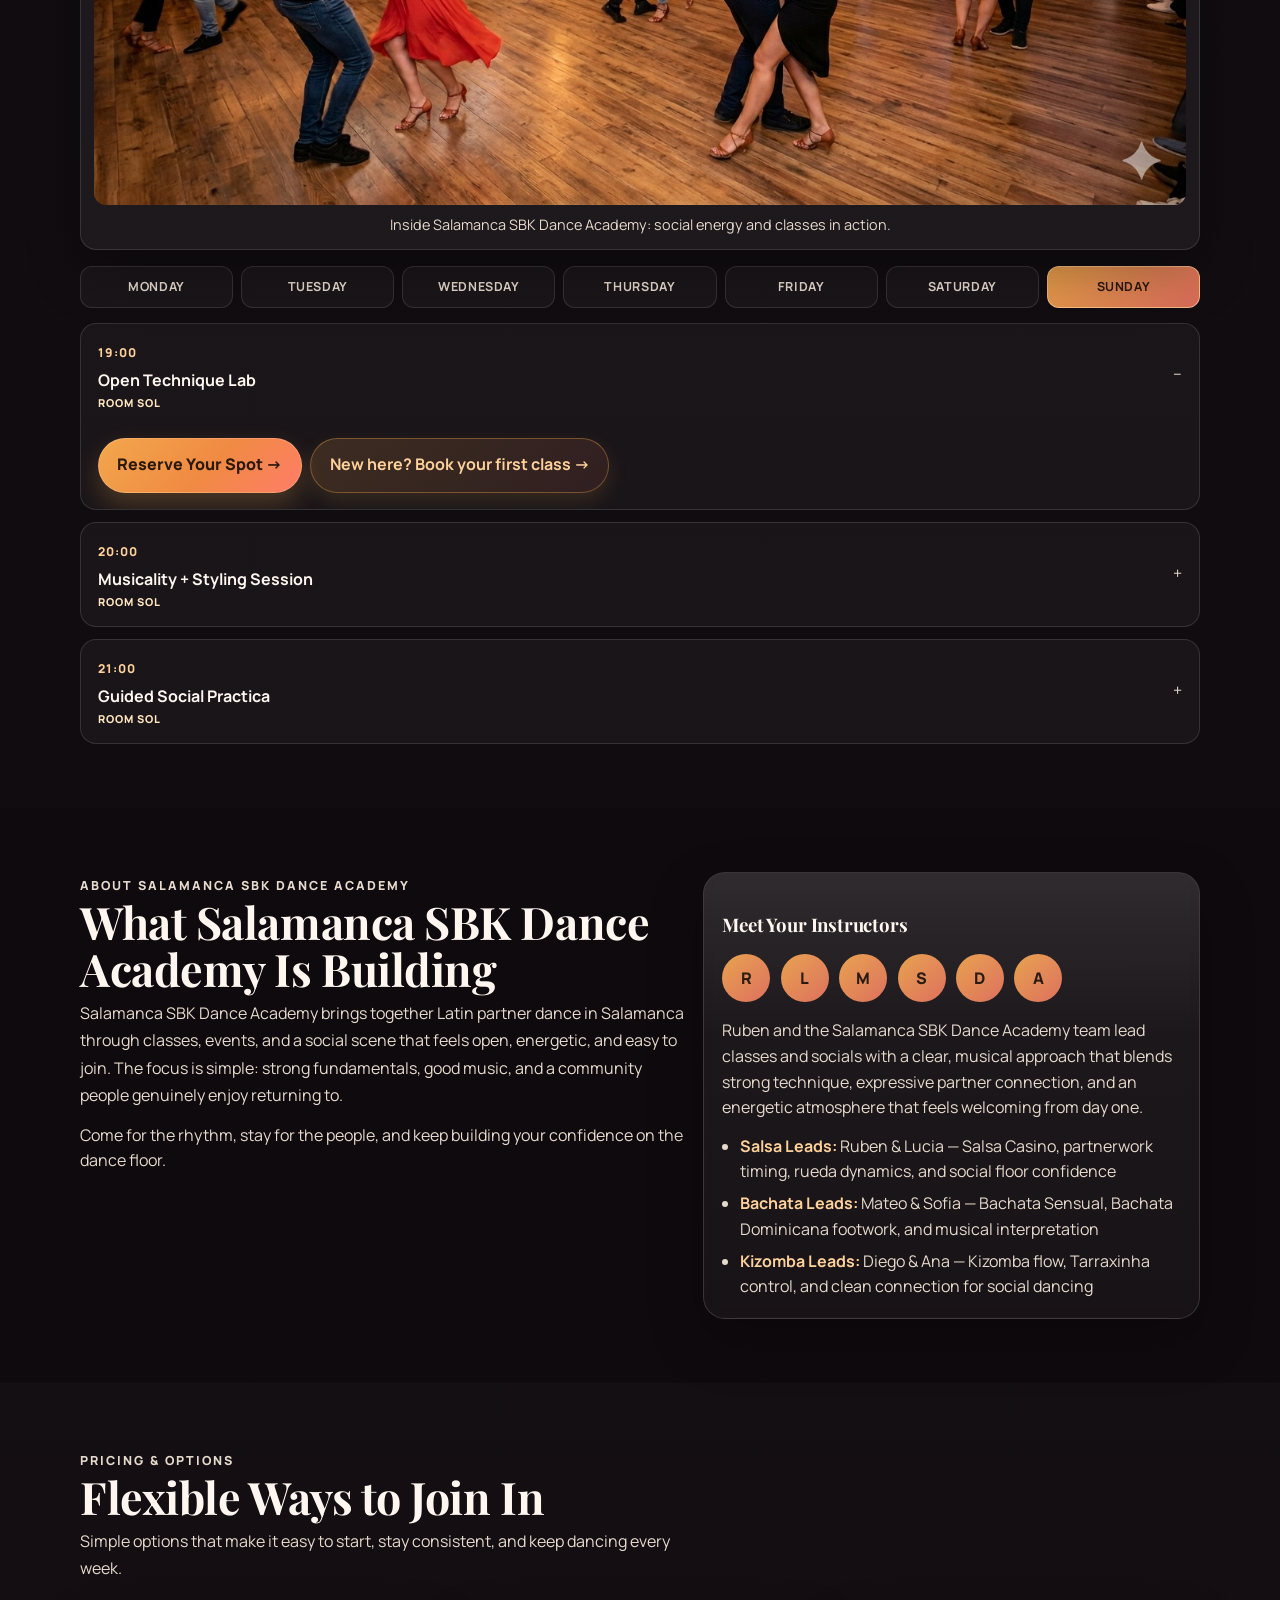
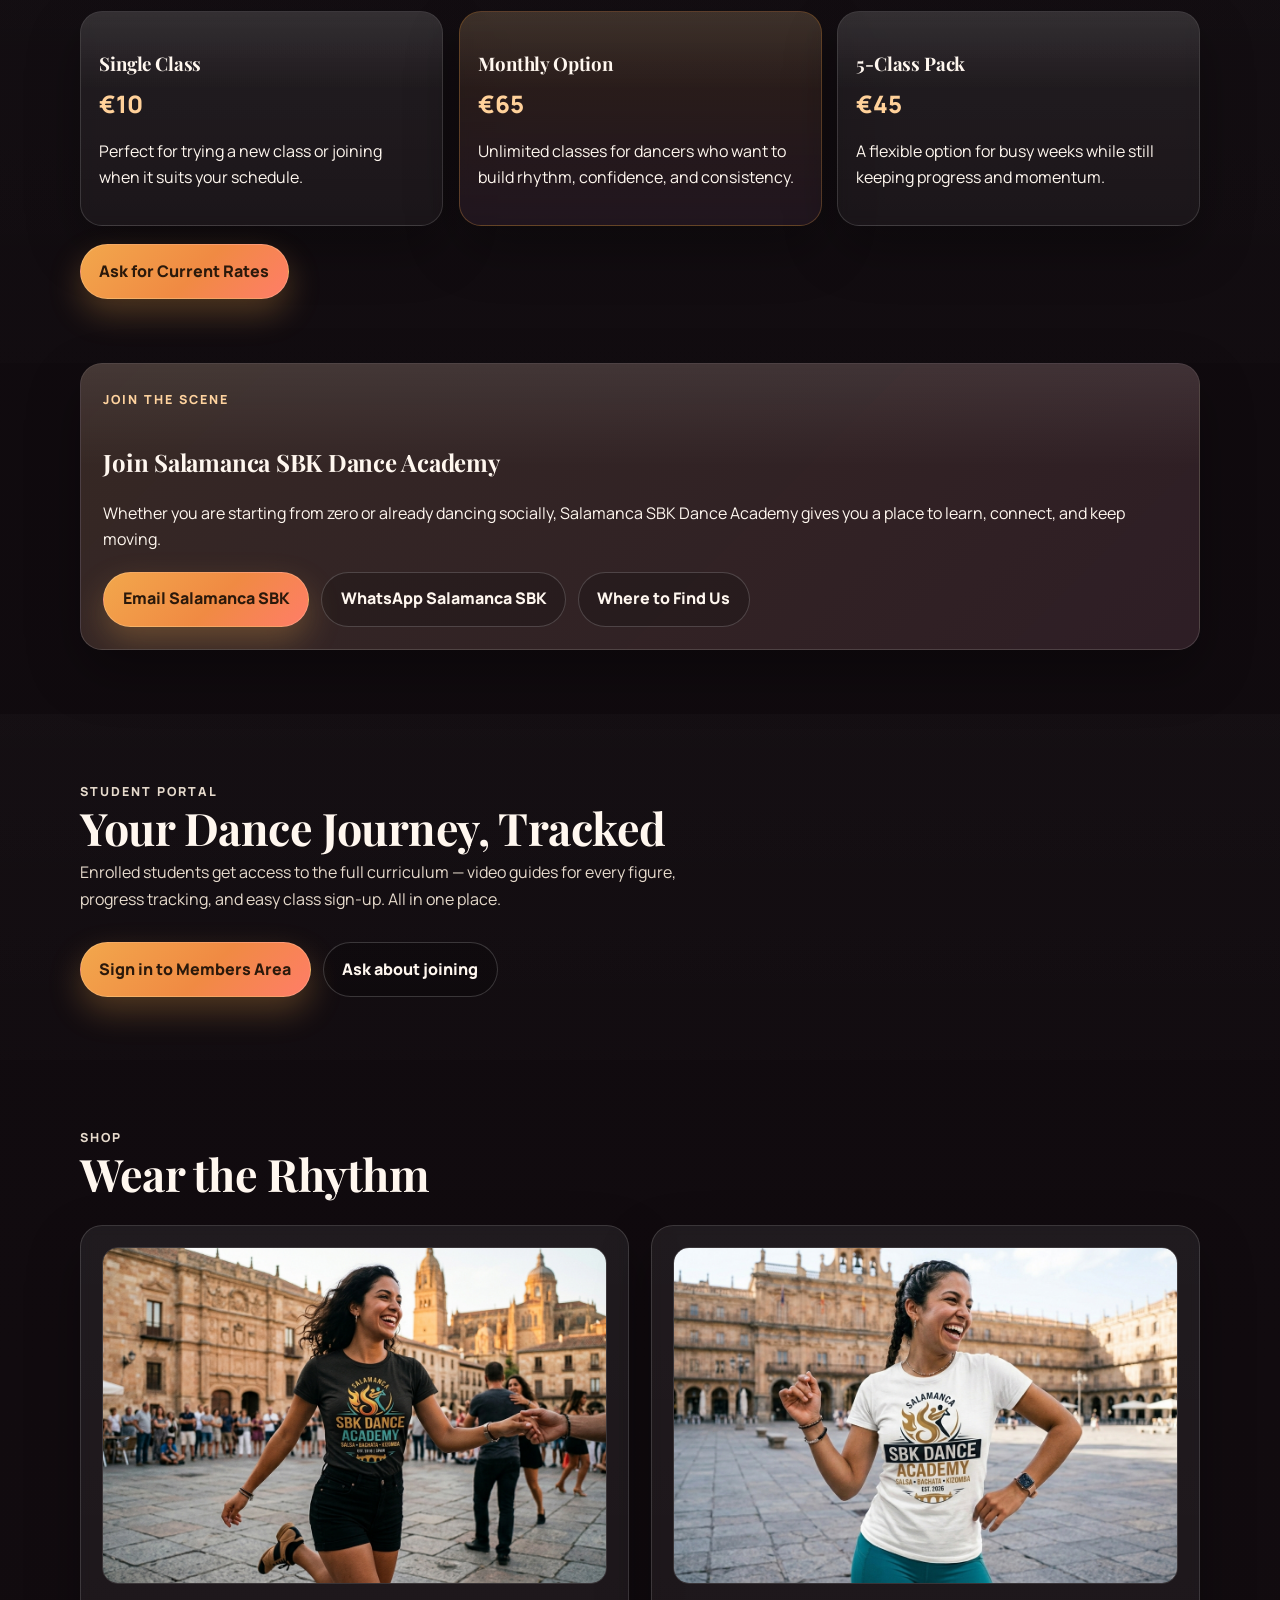
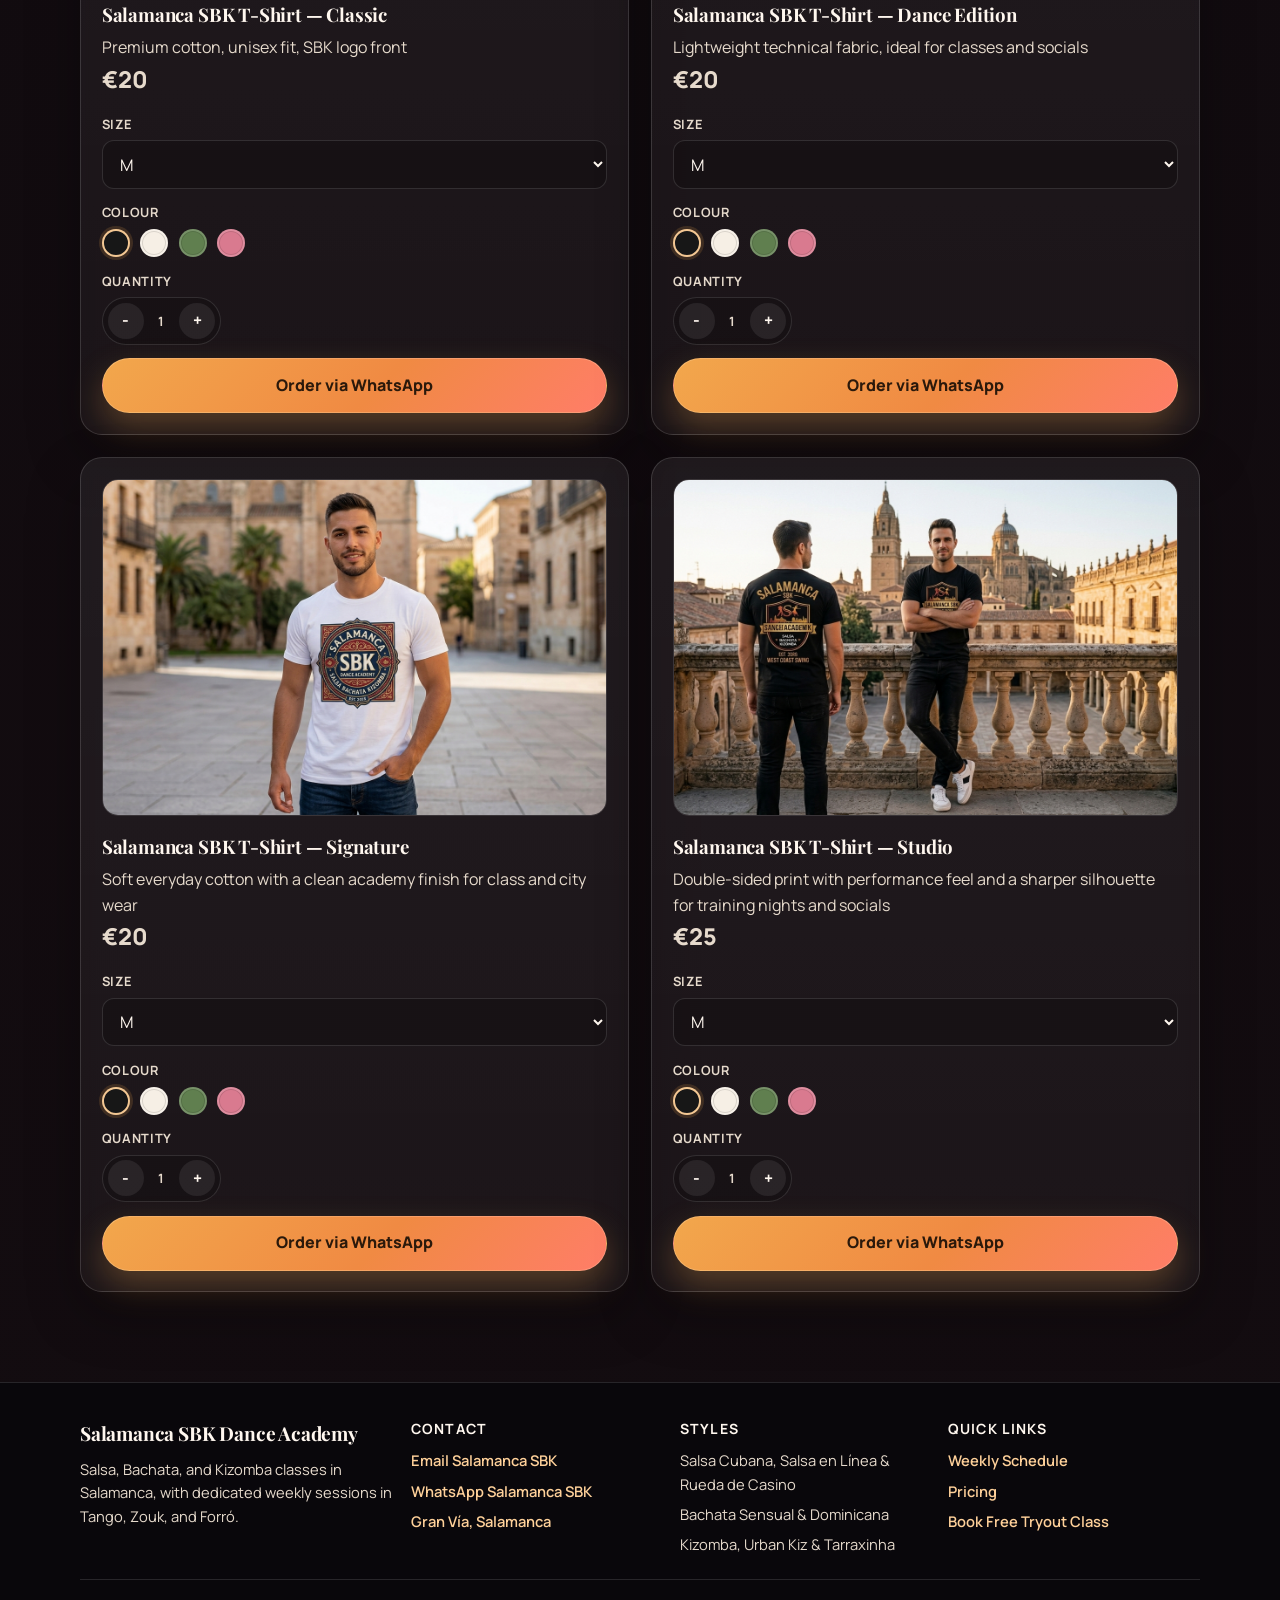
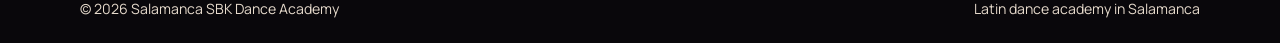
==== commit f1fe4326: "Restore attendance time inference and update Studio shirt to 25" ====
--- a/index.html
+++ b/index.html
@@ -572,8 +572,8 @@
 
             <div class="shop-copy">
               <h3>Salamanca SBK T-Shirt — Studio</h3>
-              <p>Performance feel with a sharper silhouette for training nights and socials</p>
-              <p class="shop-price">€20</p>
+              <p>Double-sided print with performance feel and a sharper silhouette for training nights and socials</p>
+              <p class="shop-price">€25</p>
             </div>
 
             <div class="shop-controls">
--- a/styles.css
+++ b/styles.css
@@ -123,6 +123,7 @@
   left: 0.7rem;
   display: none;
   flex-direction: column;
+  align-items: flex-start;
   gap: 0.85rem;
   padding: 1rem;
   border-radius: 18px;
@@ -166,6 +167,7 @@
 
 .site-nav .nav-lang-group {
   display: inline-flex;
+  align-self: flex-start;
   align-items: center;
   gap: 0.18rem;
   min-height: 34px;
@@ -842,6 +844,33 @@
   font-weight: 700;
 }
 
+.schedule-course-stack {
+  display: grid;
+  gap: 0.22rem;
+  margin-top: 0.1rem;
+}
+
+.schedule-course-line {
+  display: grid;
+  gap: 0.05rem;
+}
+
+.schedule-room {
+  color: #ffe6bf;
+  font-size: 0.68rem;
+  font-weight: 800;
+  letter-spacing: 0.1em;
+  text-transform: uppercase;
+}
+
+.schedule-room-separator {
+  margin-top: 0.1rem;
+  color: var(--accent-2);
+  font-size: 0.82rem;
+  font-weight: 800;
+  line-height: 1;
+}
+
 .schedule-focus {
   color: var(--muted);
   font-size: 0.77rem;
@@ -882,16 +911,16 @@
 
 .schedule-newbie-button {
   font-weight: 700;
-  background: linear-gradient(135deg, rgba(74, 196, 143, 0.18), rgba(52, 168, 120, 0.12));
-  border: 1px solid rgba(74, 196, 143, 0.38);
-  color: #7de8bc;
-  box-shadow: 0 8px 20px rgba(52, 168, 120, 0.16);
+  background: linear-gradient(135deg, rgba(242, 167, 76, 0.16), rgba(255, 125, 104, 0.1));
+  border: 1px solid rgba(242, 167, 76, 0.36);
+  color: var(--accent-2);
+  box-shadow: 0 8px 20px rgba(242, 167, 76, 0.14);
 }
 
 .schedule-newbie-button:hover {
   transform: translateY(-1px);
-  background: linear-gradient(135deg, rgba(74, 196, 143, 0.28), rgba(52, 168, 120, 0.2));
-  box-shadow: 0 10px 24px rgba(52, 168, 120, 0.26);
+  background: linear-gradient(135deg, rgba(242, 167, 76, 0.28), rgba(255, 125, 104, 0.2));
+  box-shadow: 0 10px 24px rgba(242, 167, 76, 0.24);
 }
 
 .schedule-poster {
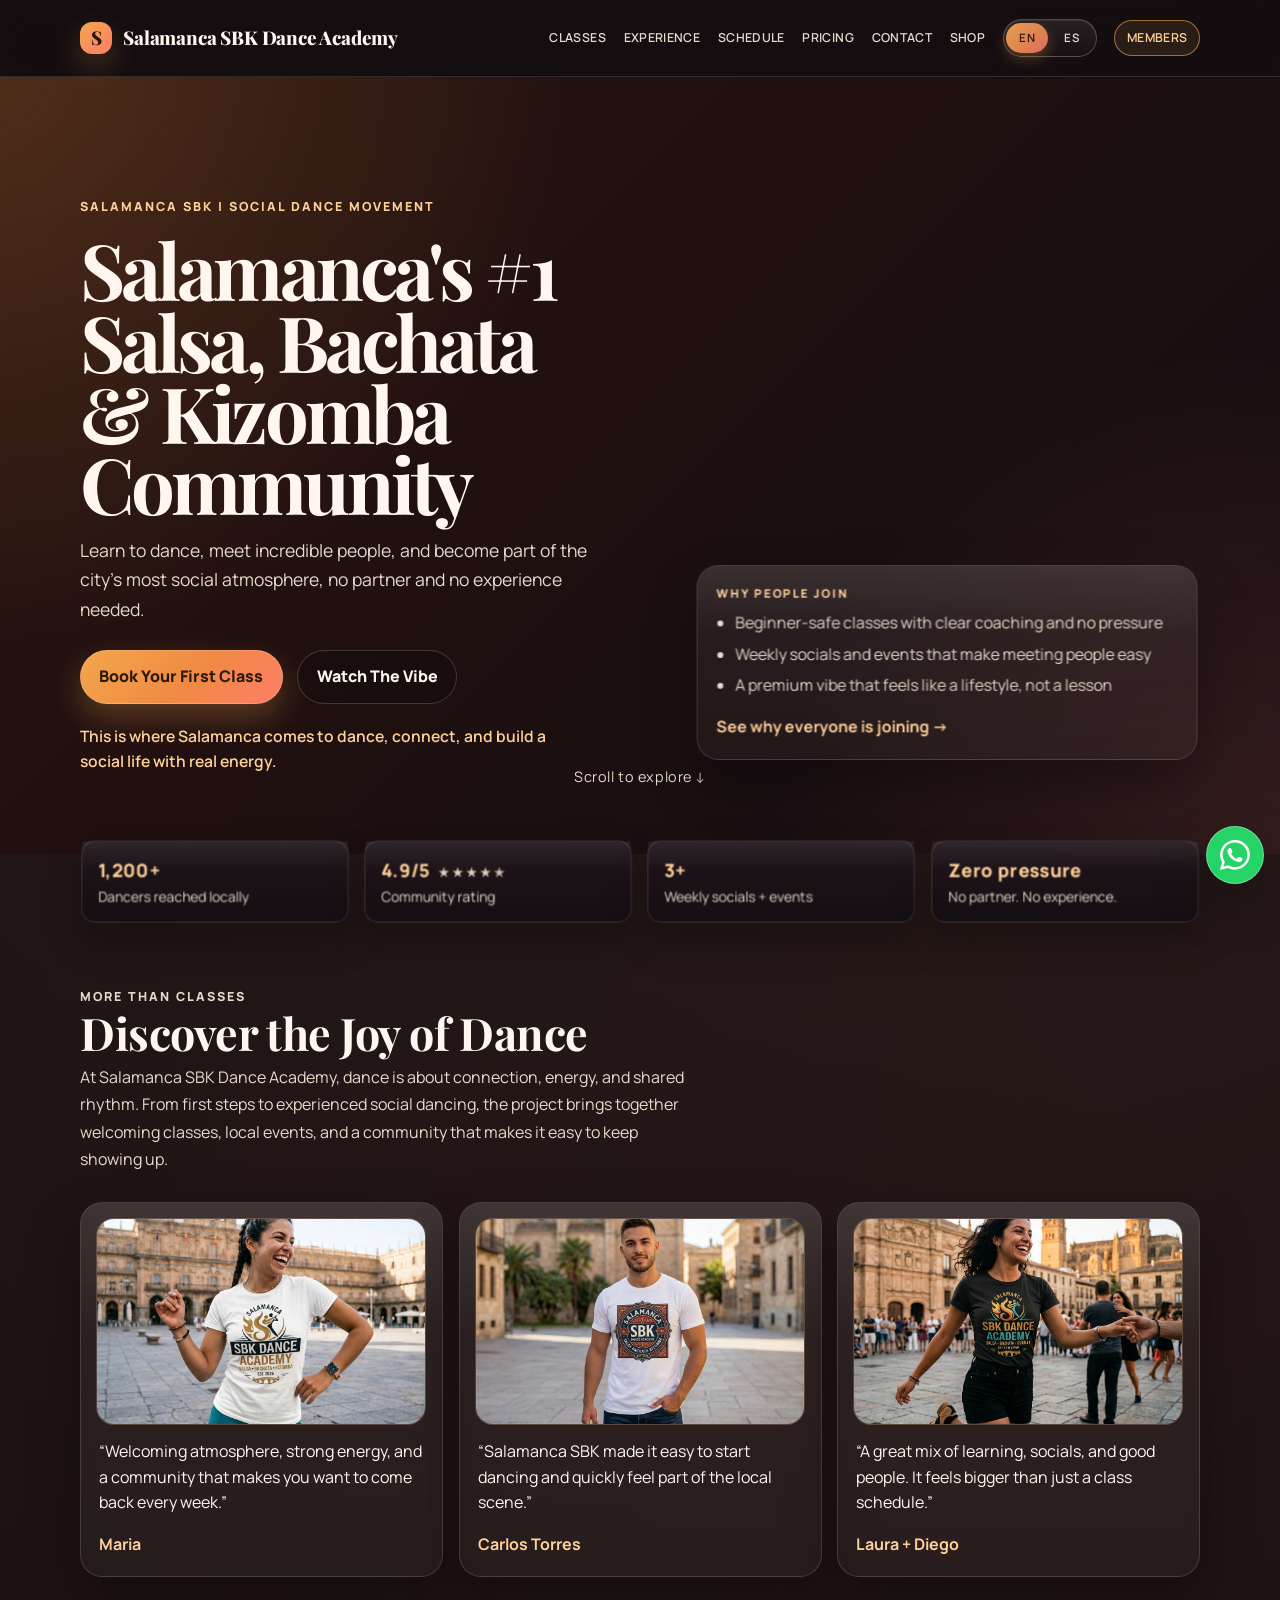
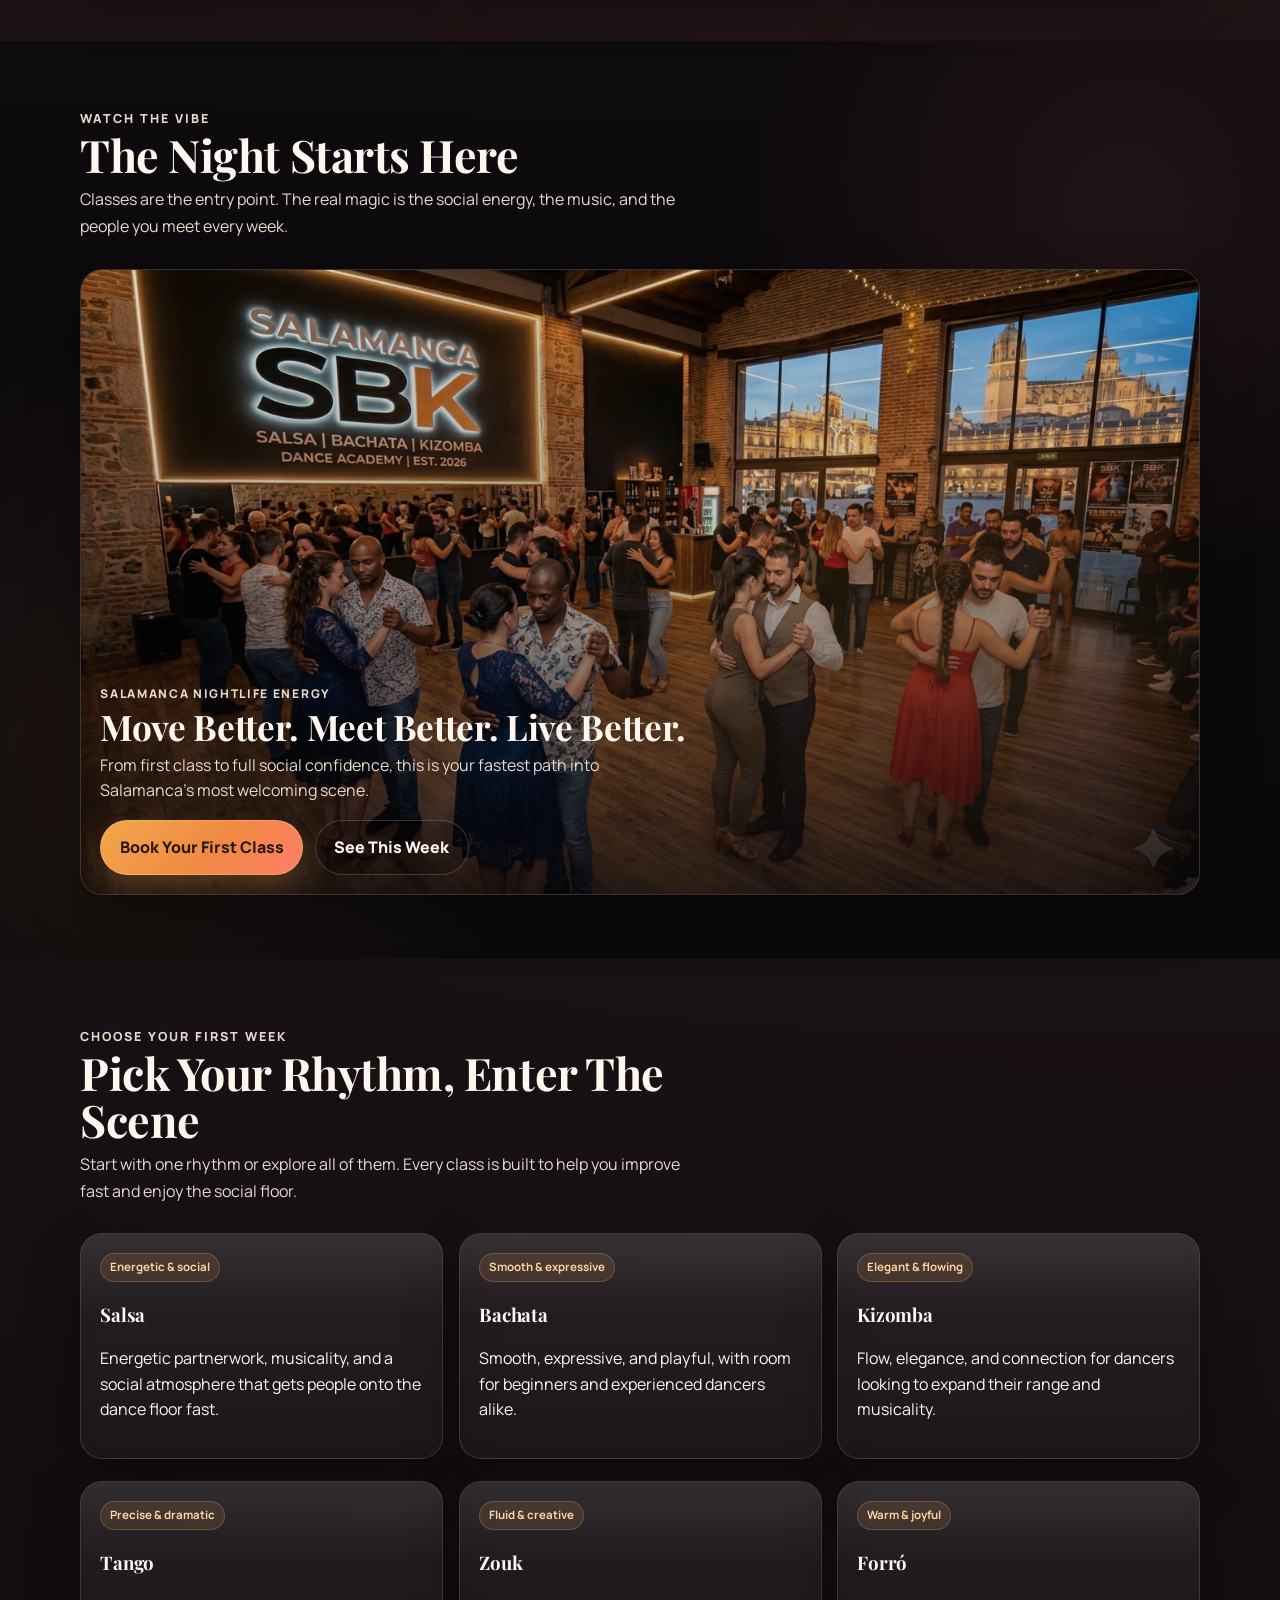
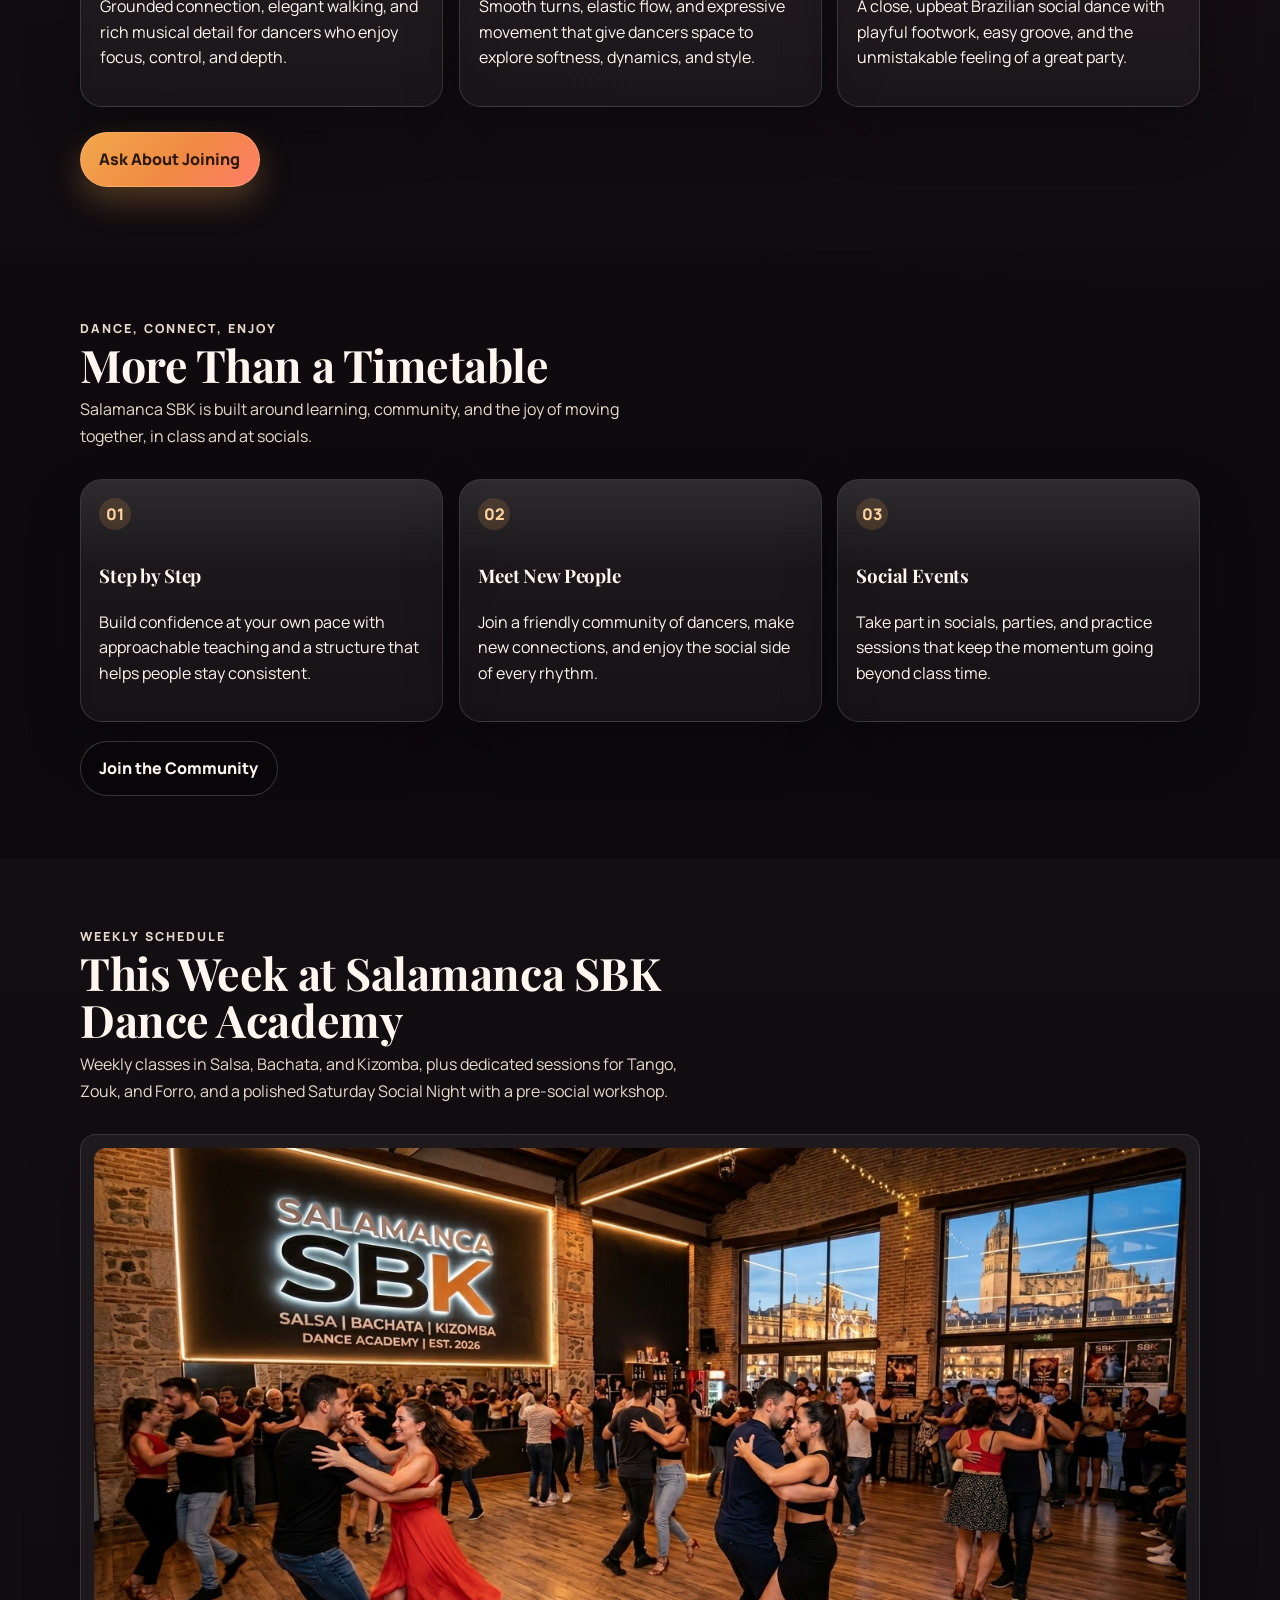
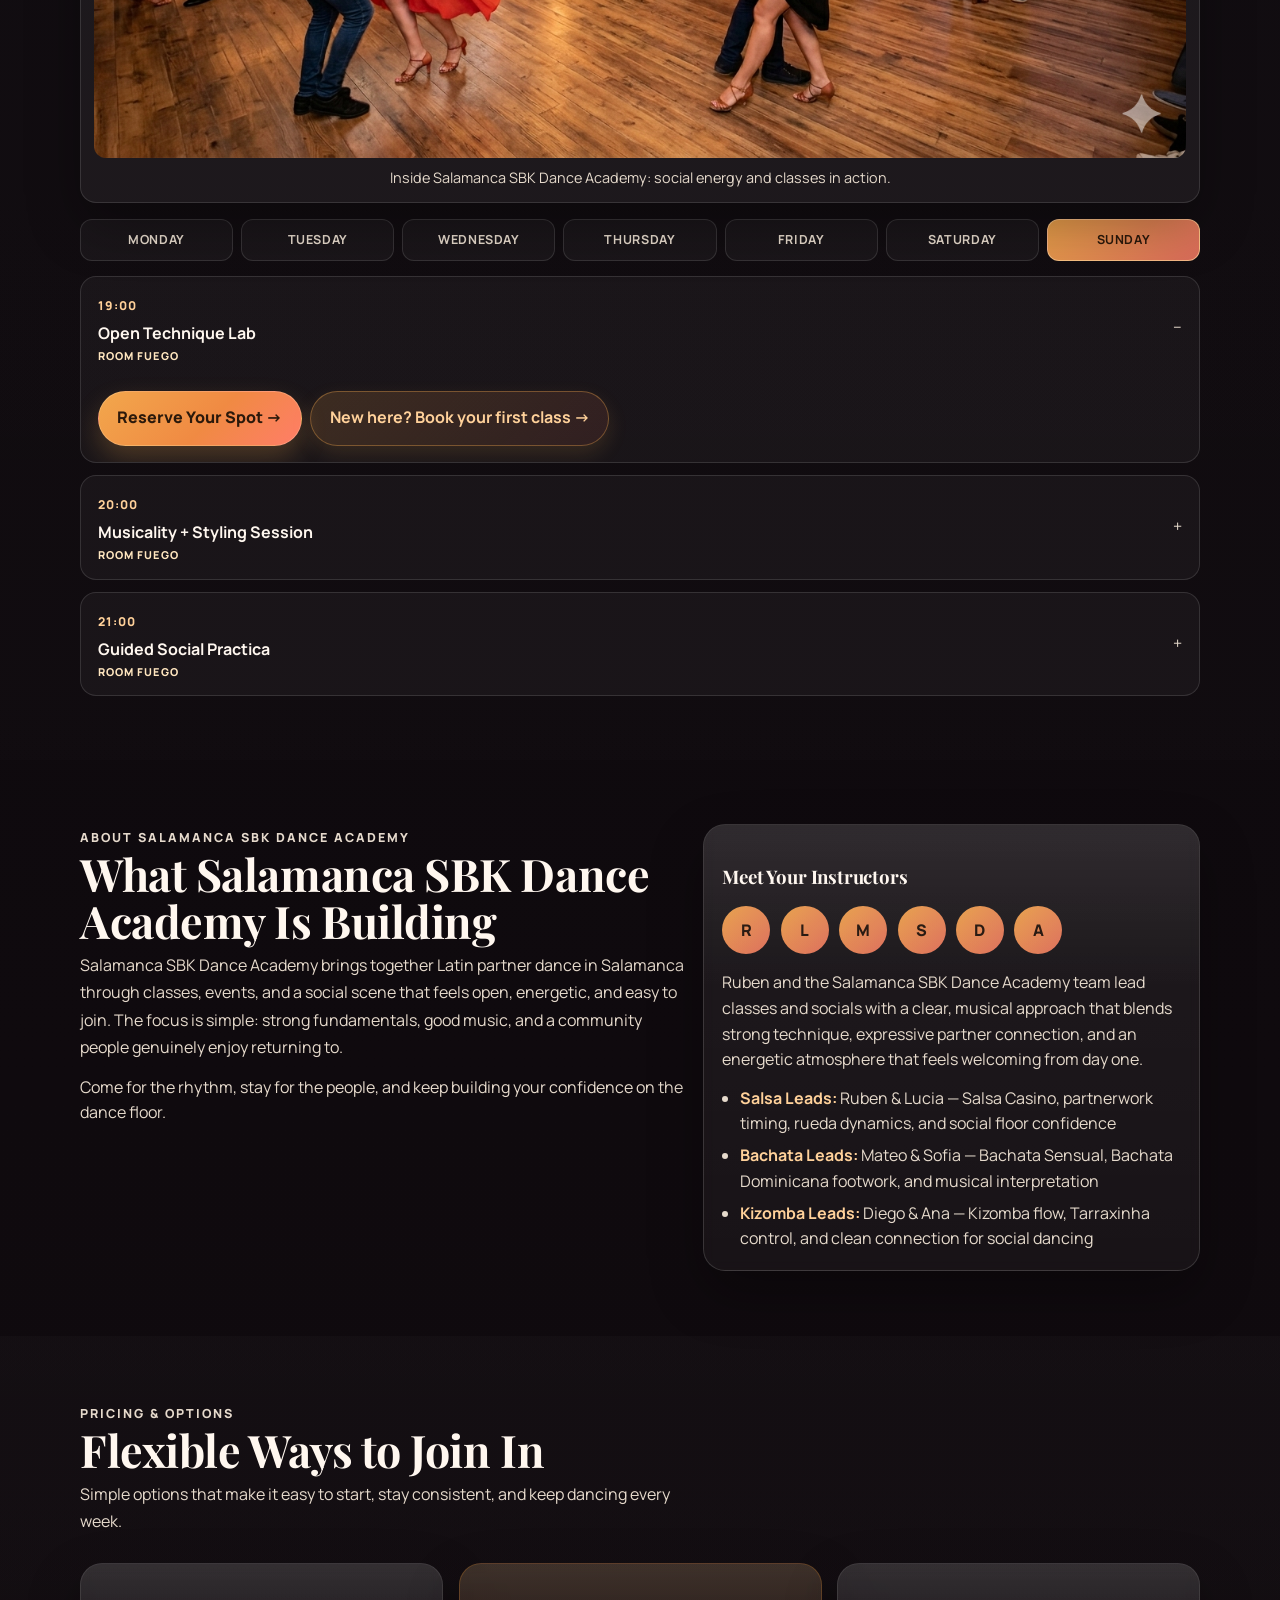
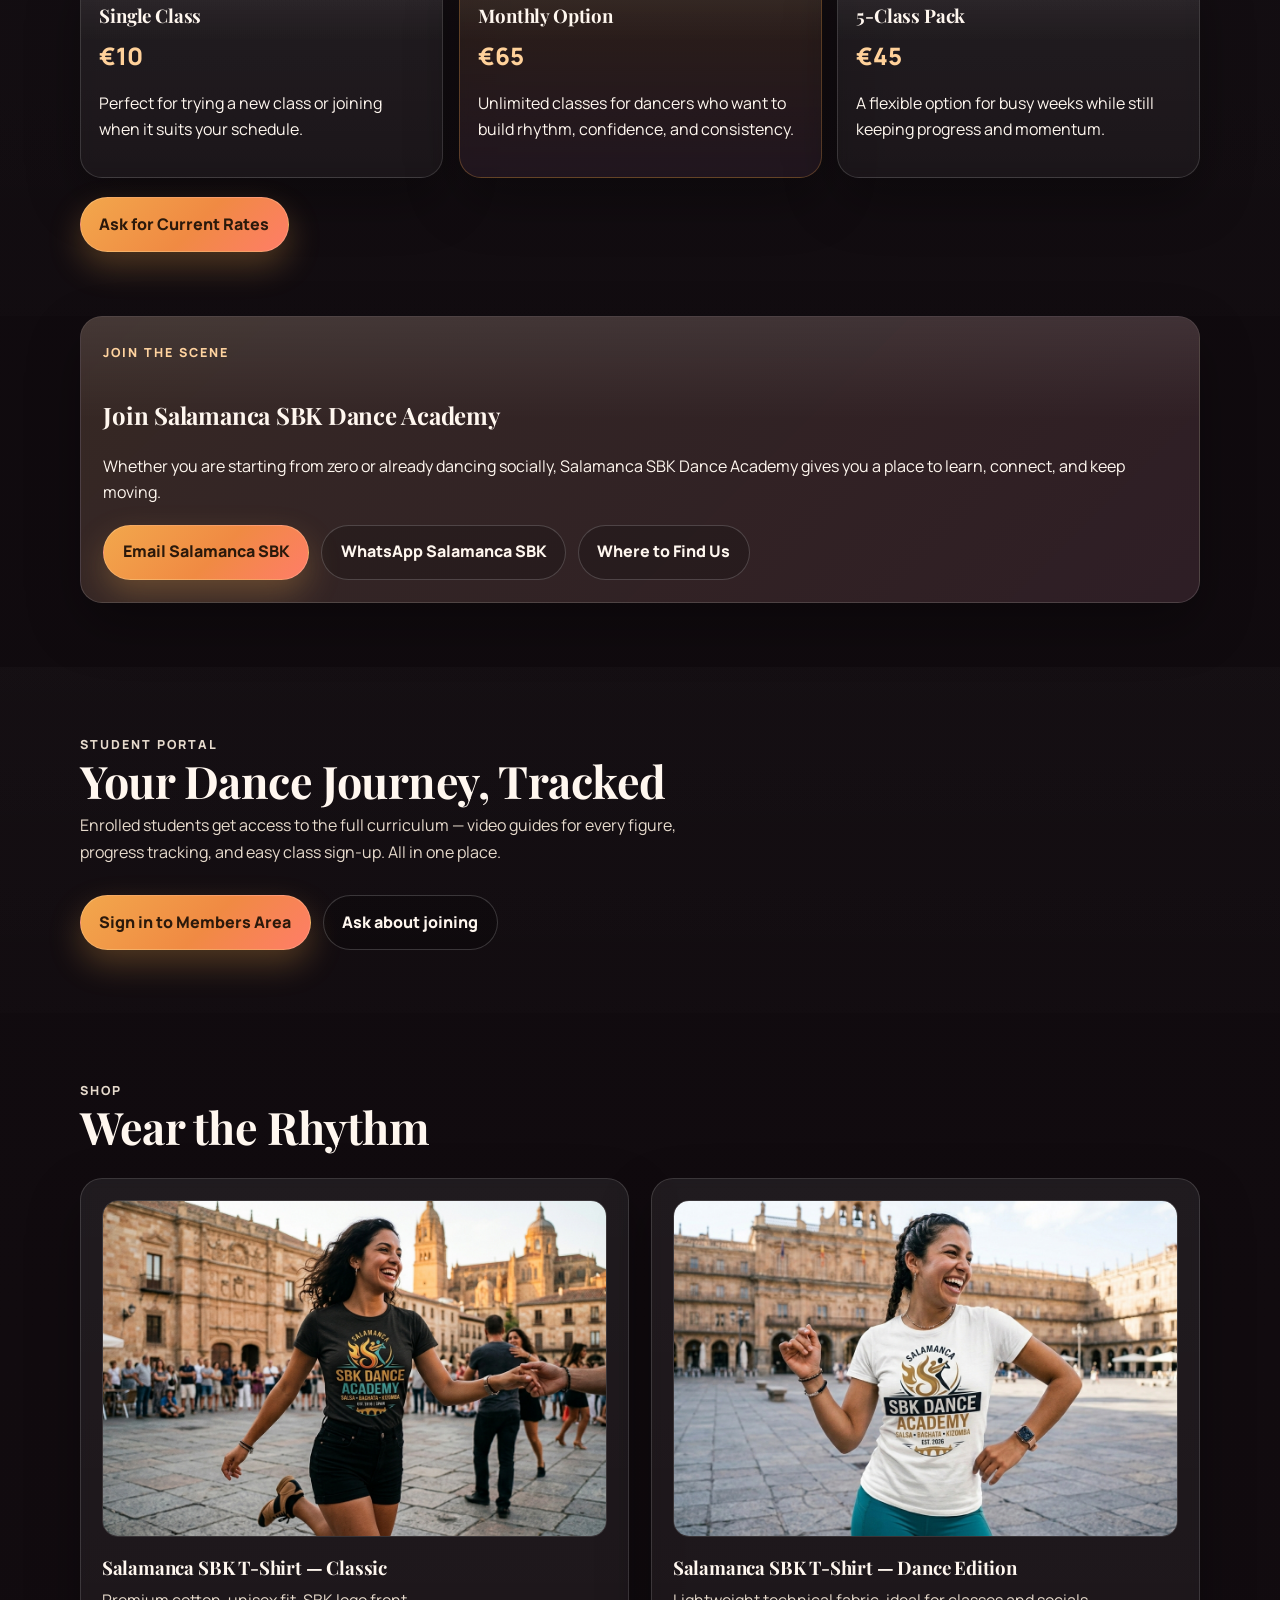
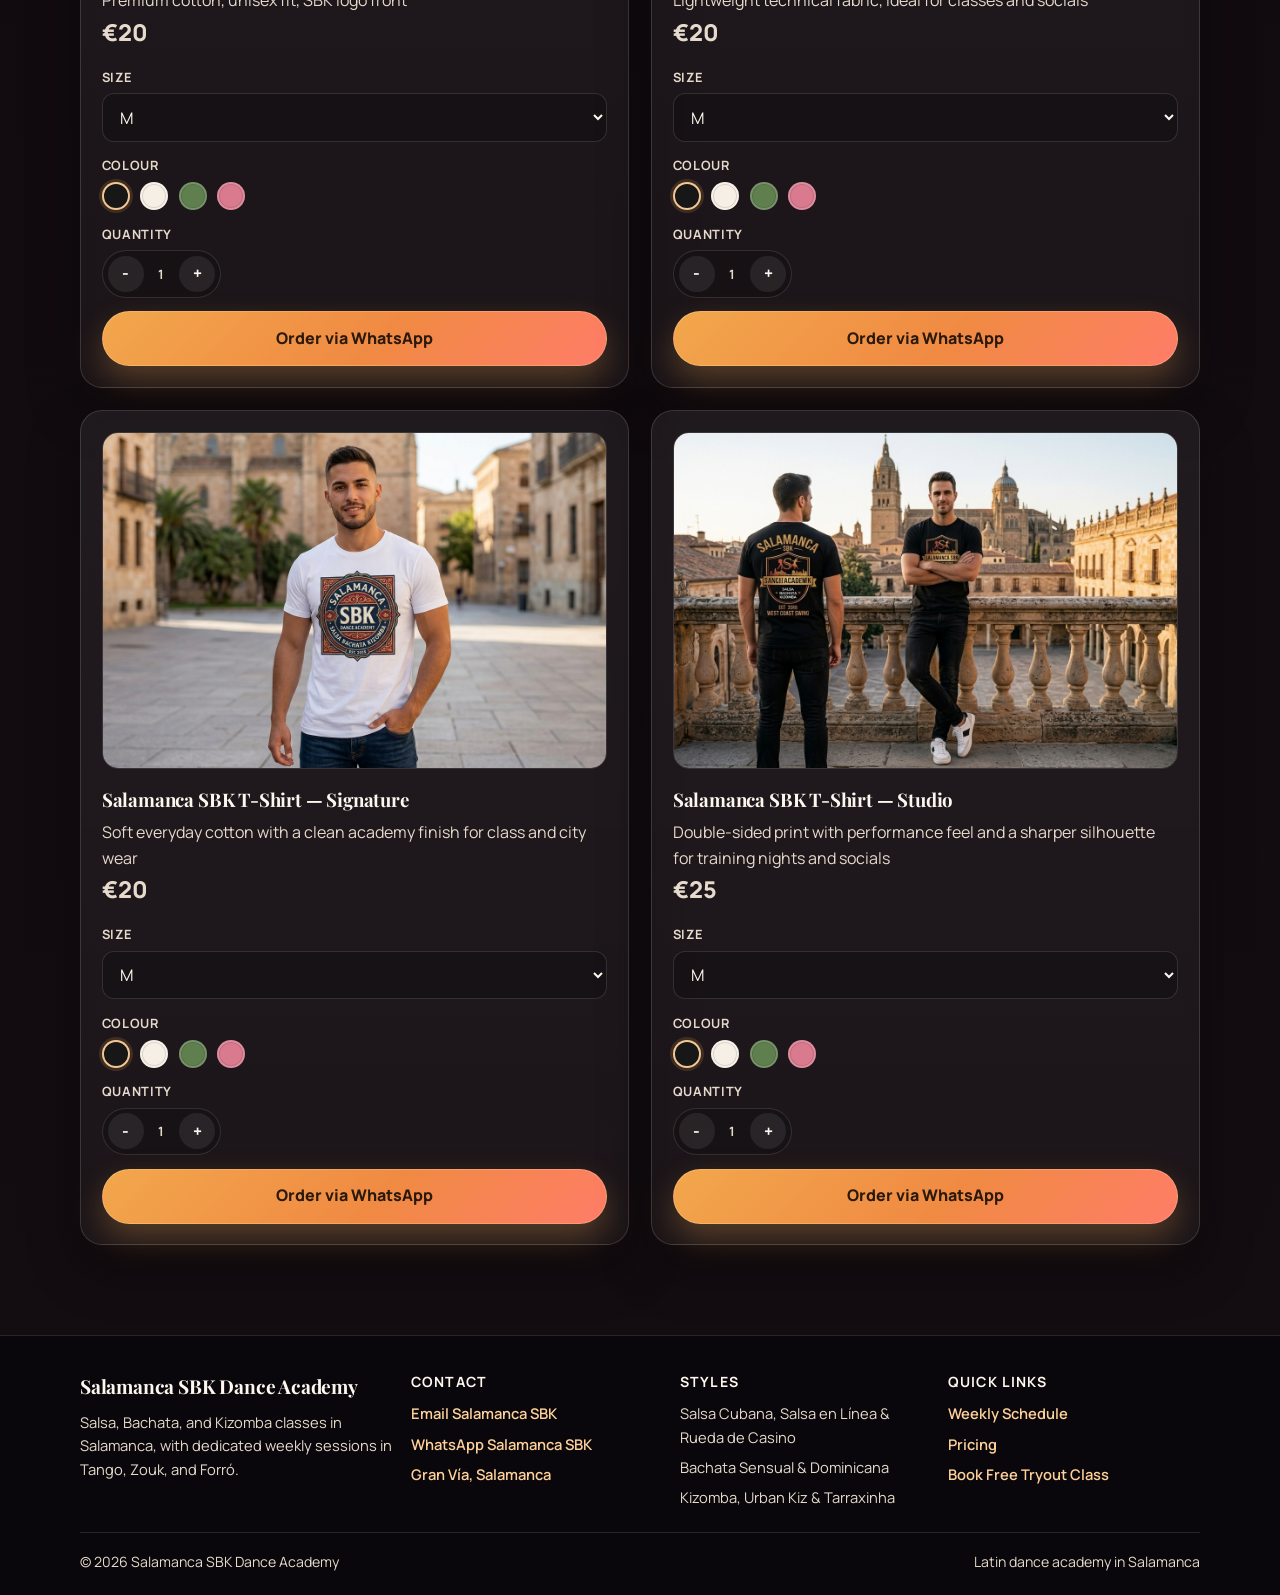
==== commit dd144bf4: "Trim dashboard summary and soften schedule highlights" ====
--- a/index.html
+++ b/index.html
@@ -237,9 +237,9 @@
       <div class="container">
         <div class="section-heading">
           <p class="eyebrow">DANCE, CONNECT, ENJOY</p>
-          <h2>Experience More Than a Timetable</h2>
+          <h2>More Than a Timetable</h2>
           <p>
-            Salamanca SBK is built around learning, community, and the joy of moving together, both in class and out at socials.
+            Salamanca SBK is built around learning, community, and the joy of moving together, in class and at socials.
           </p>
         </div>
 
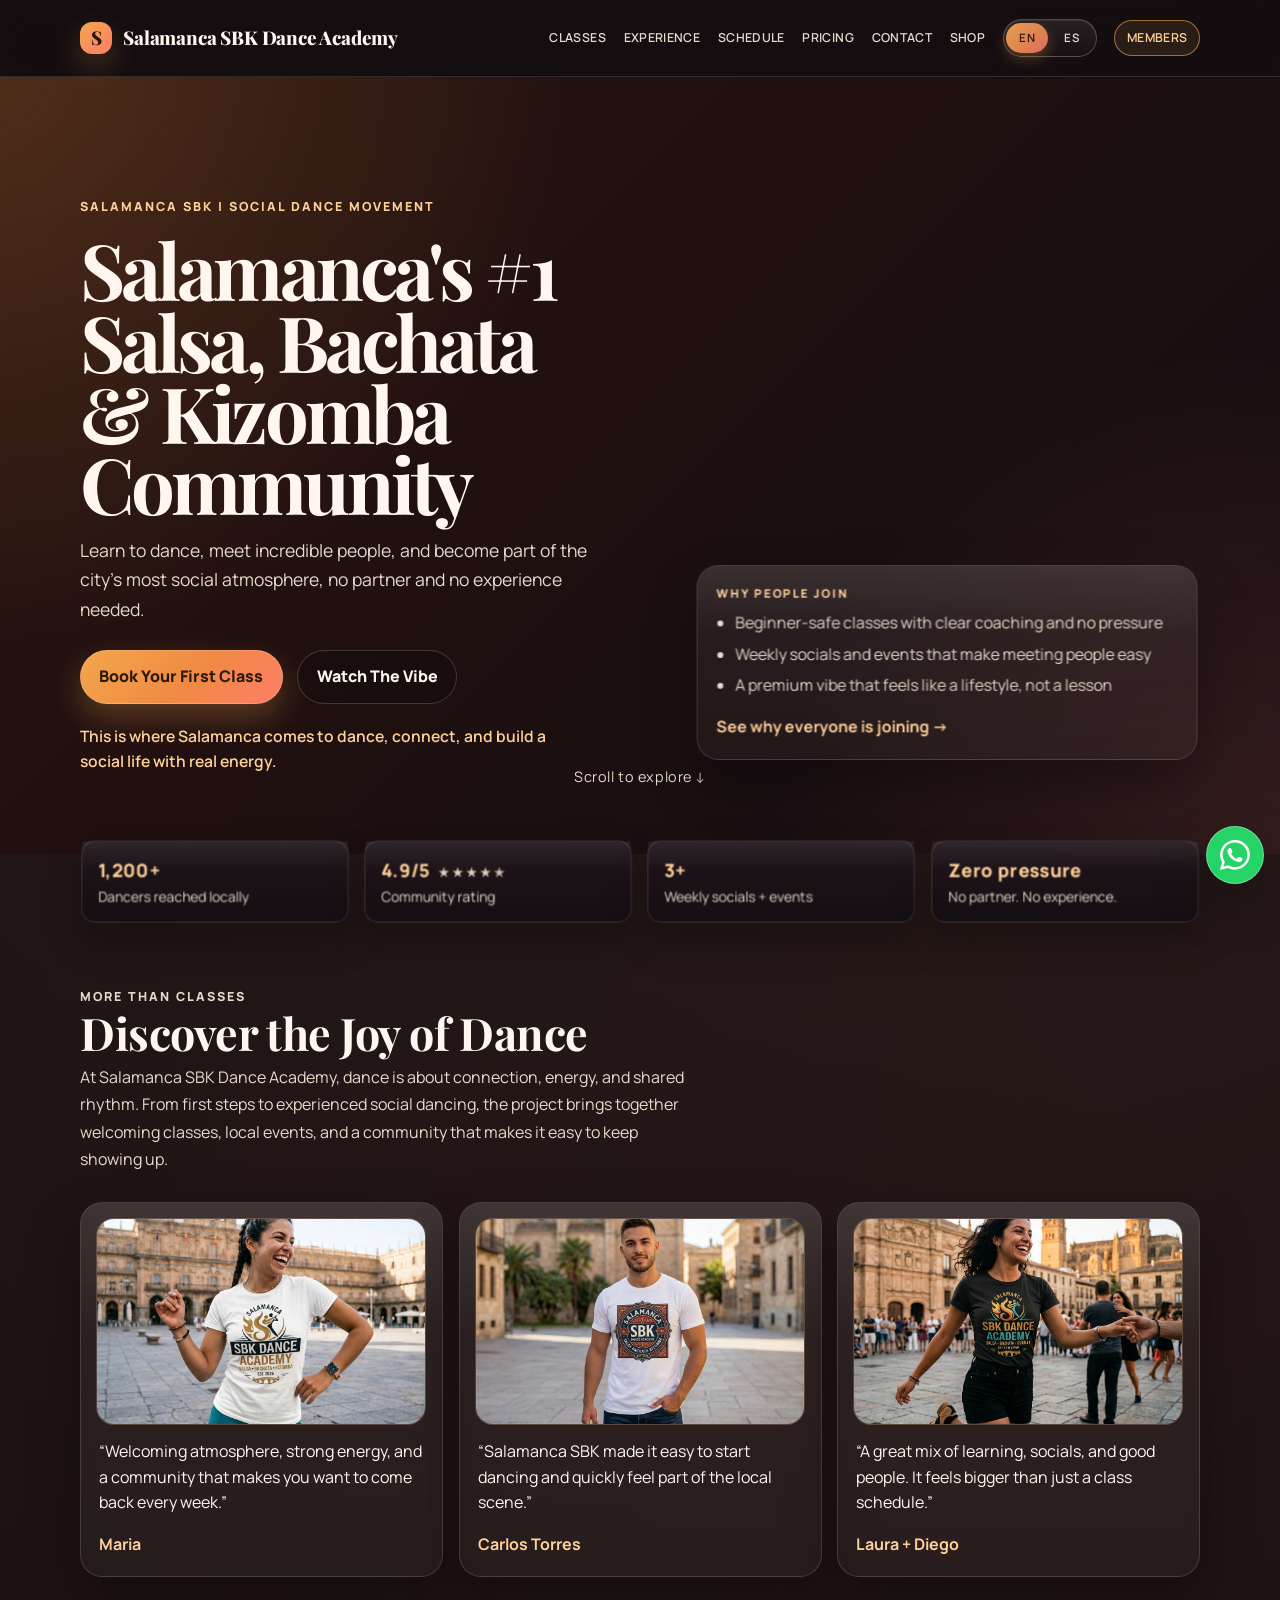
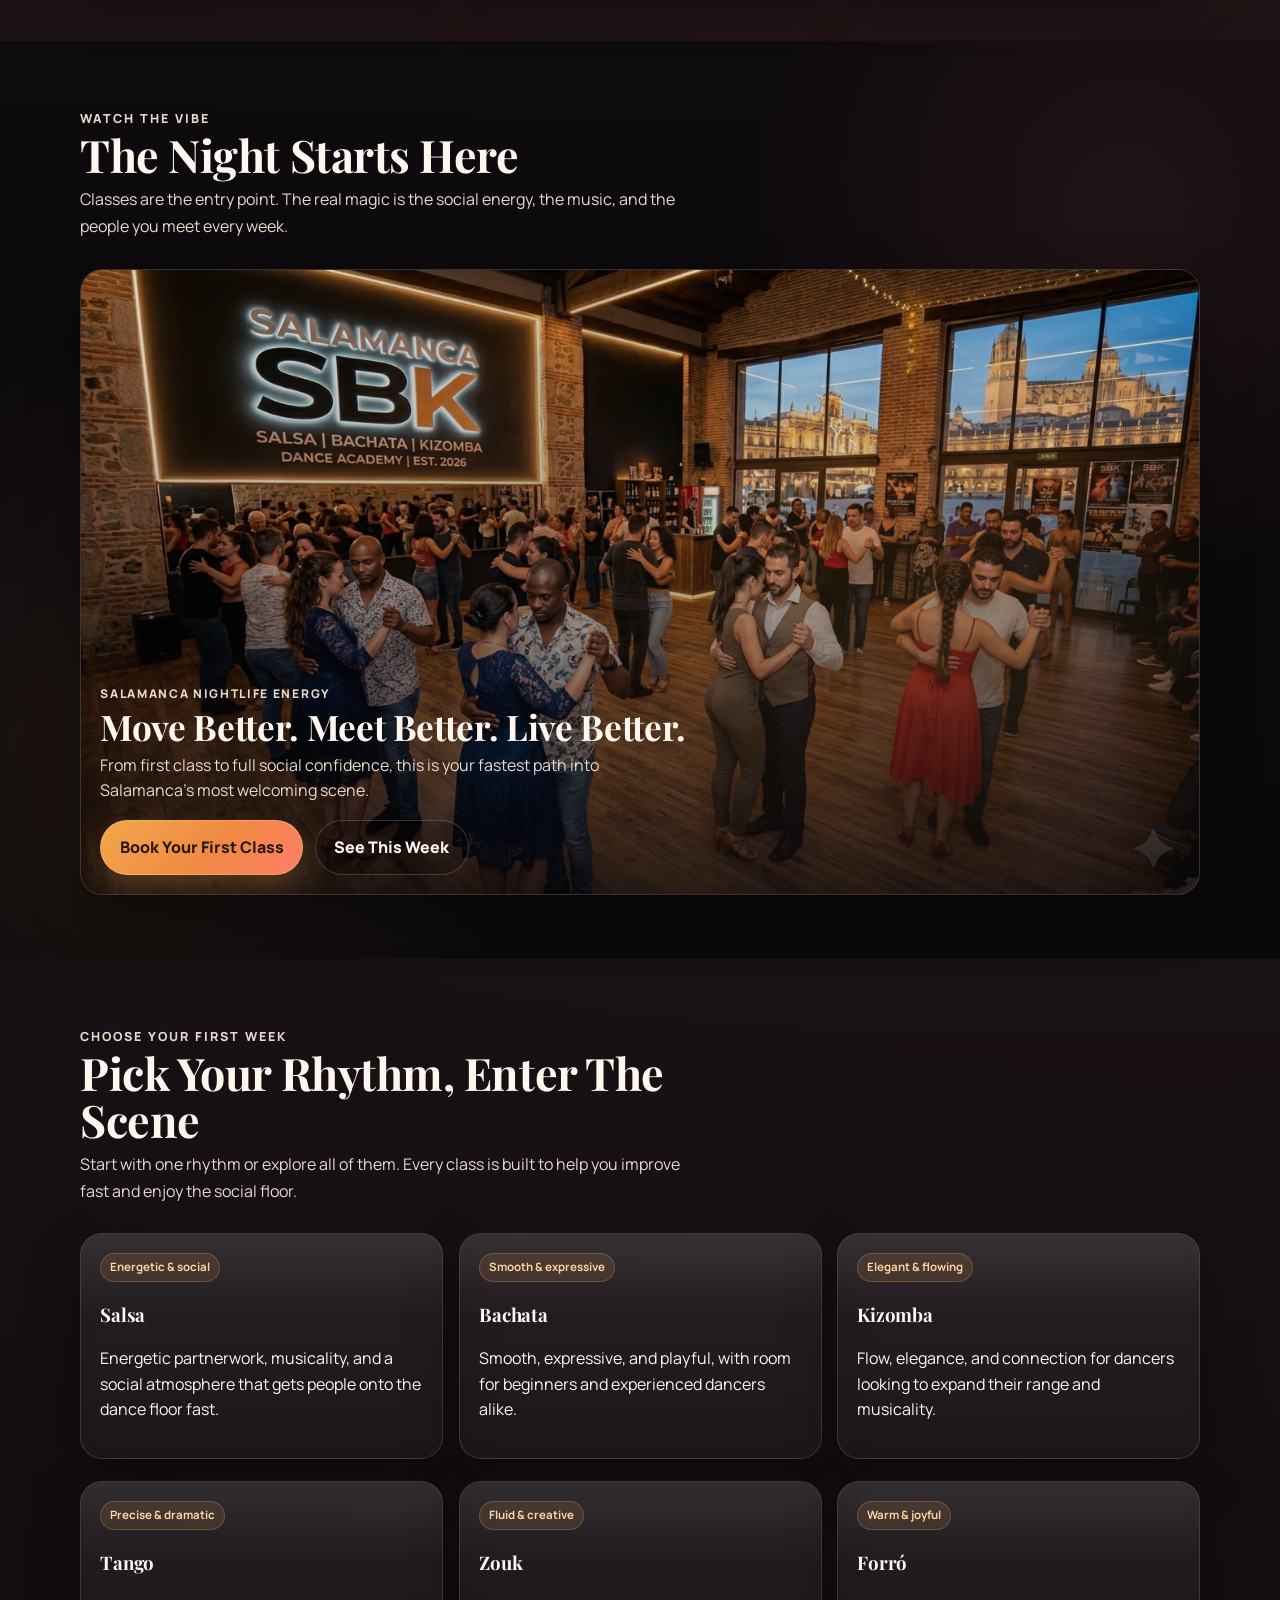
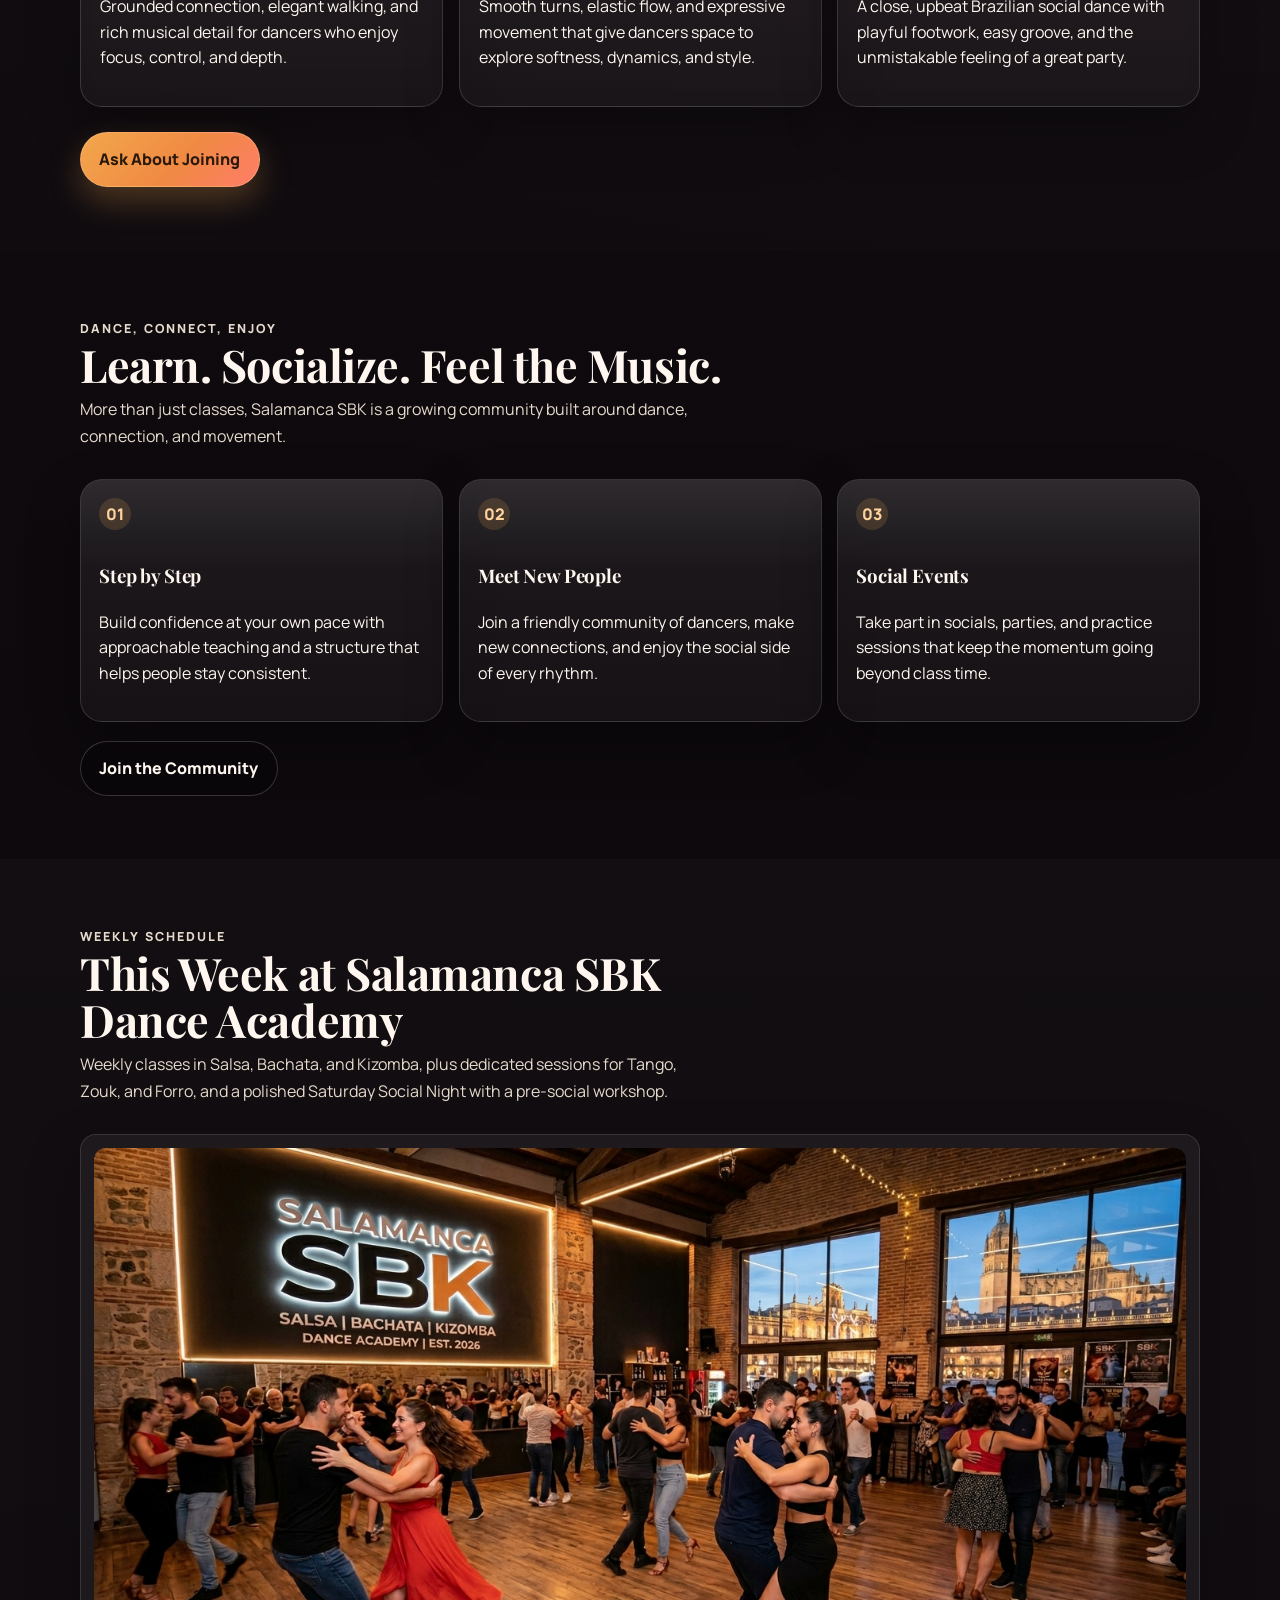
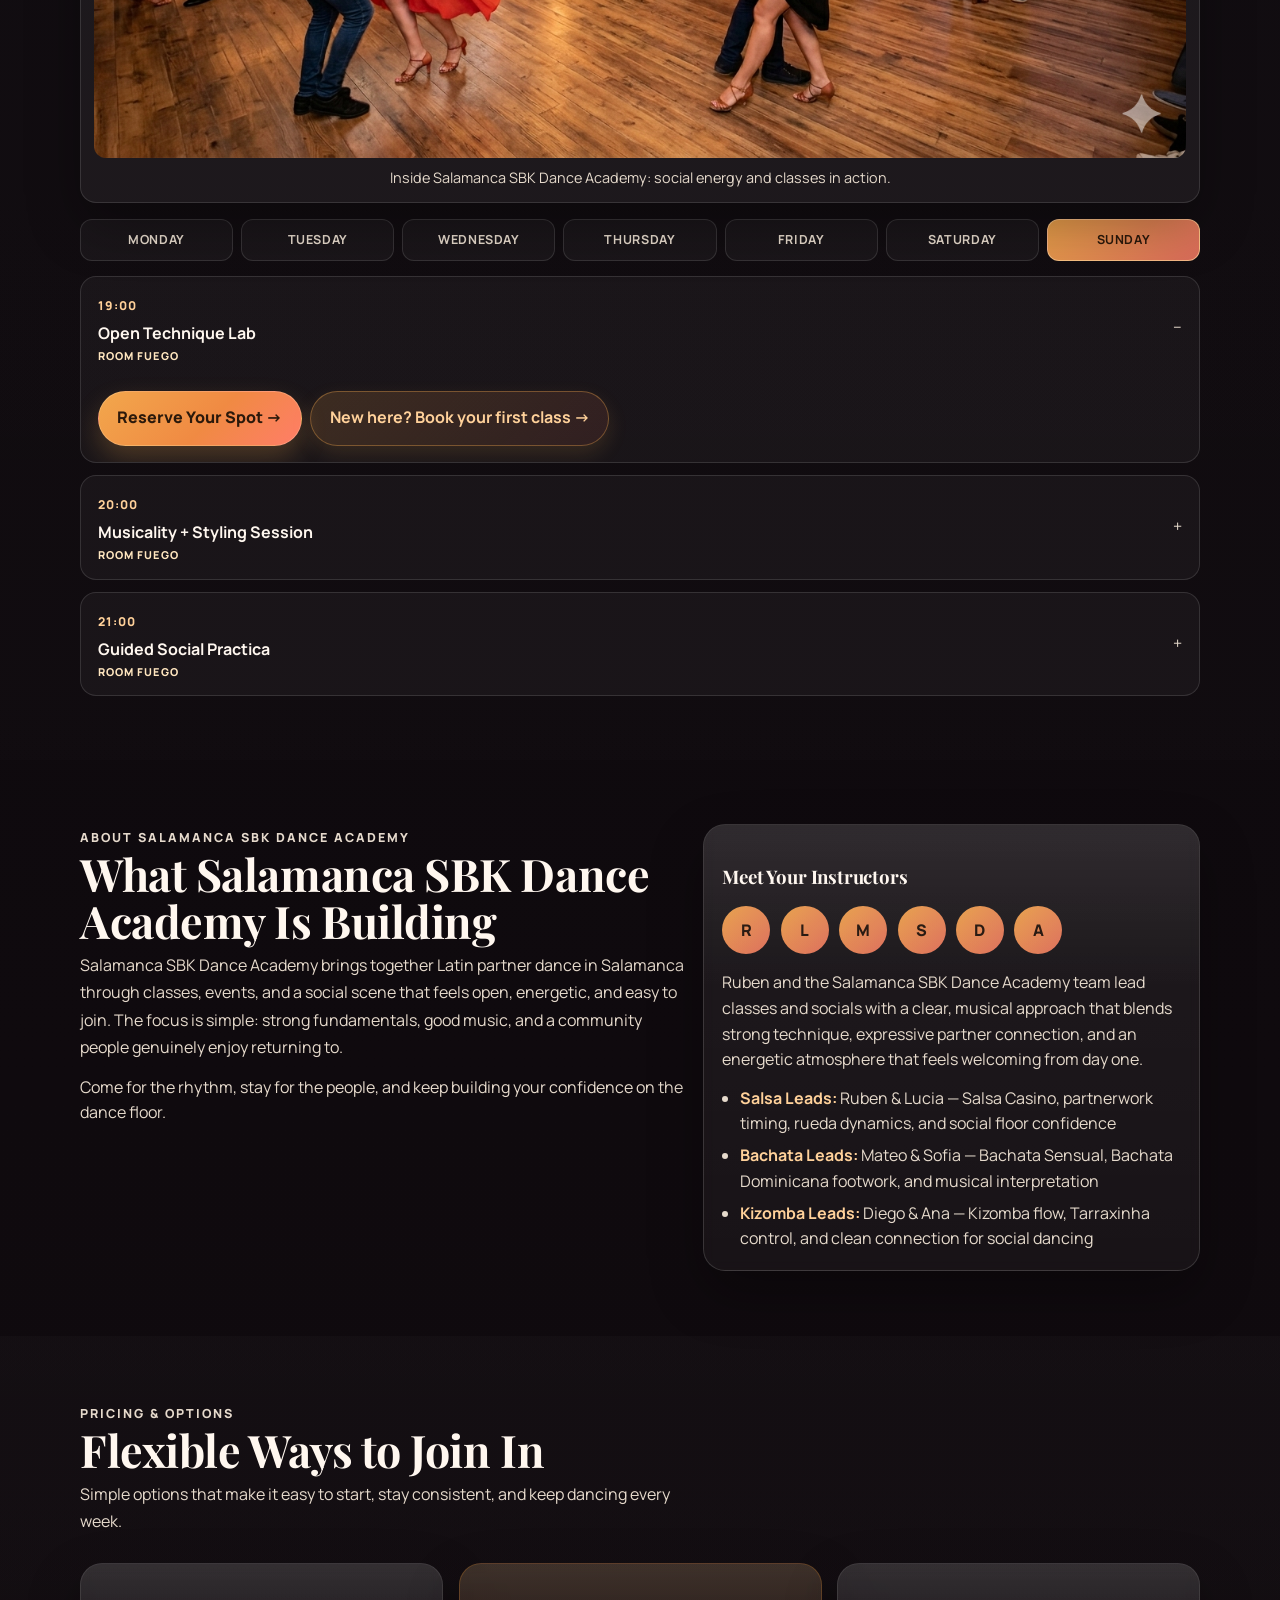
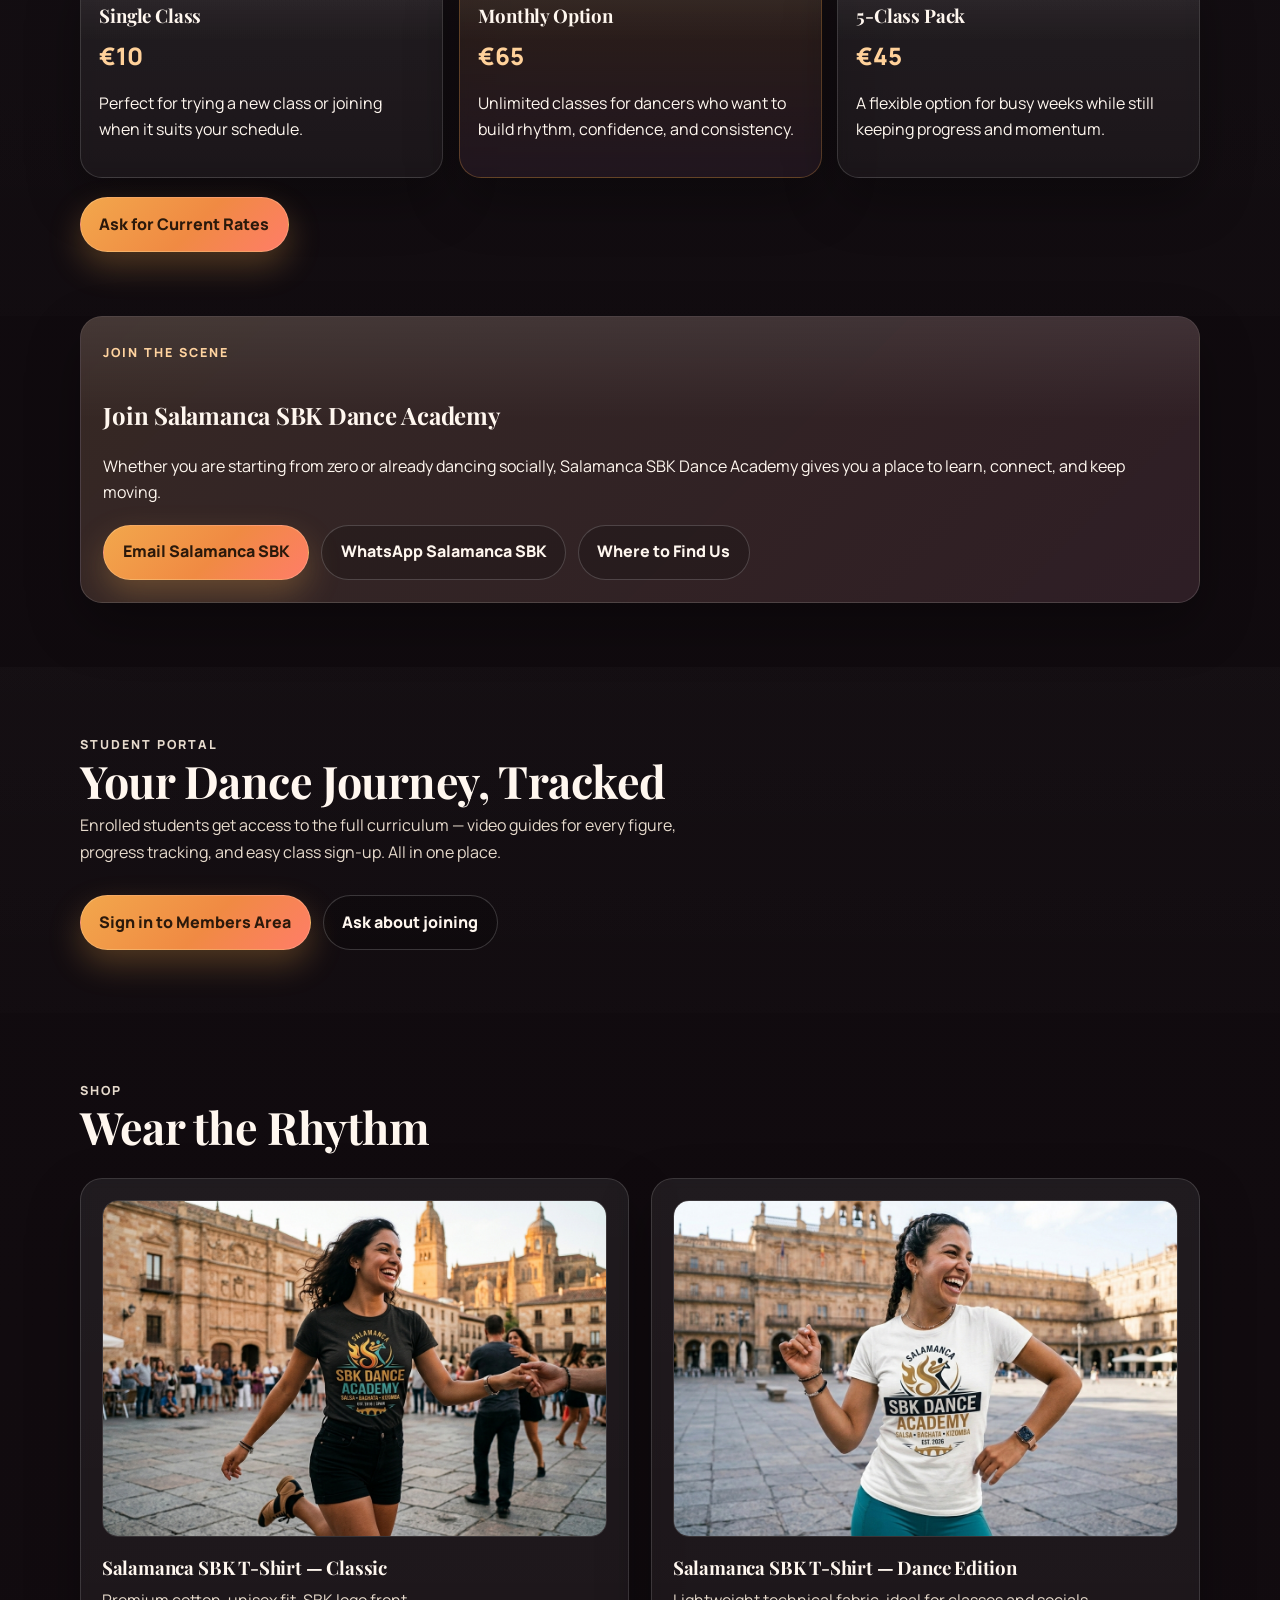
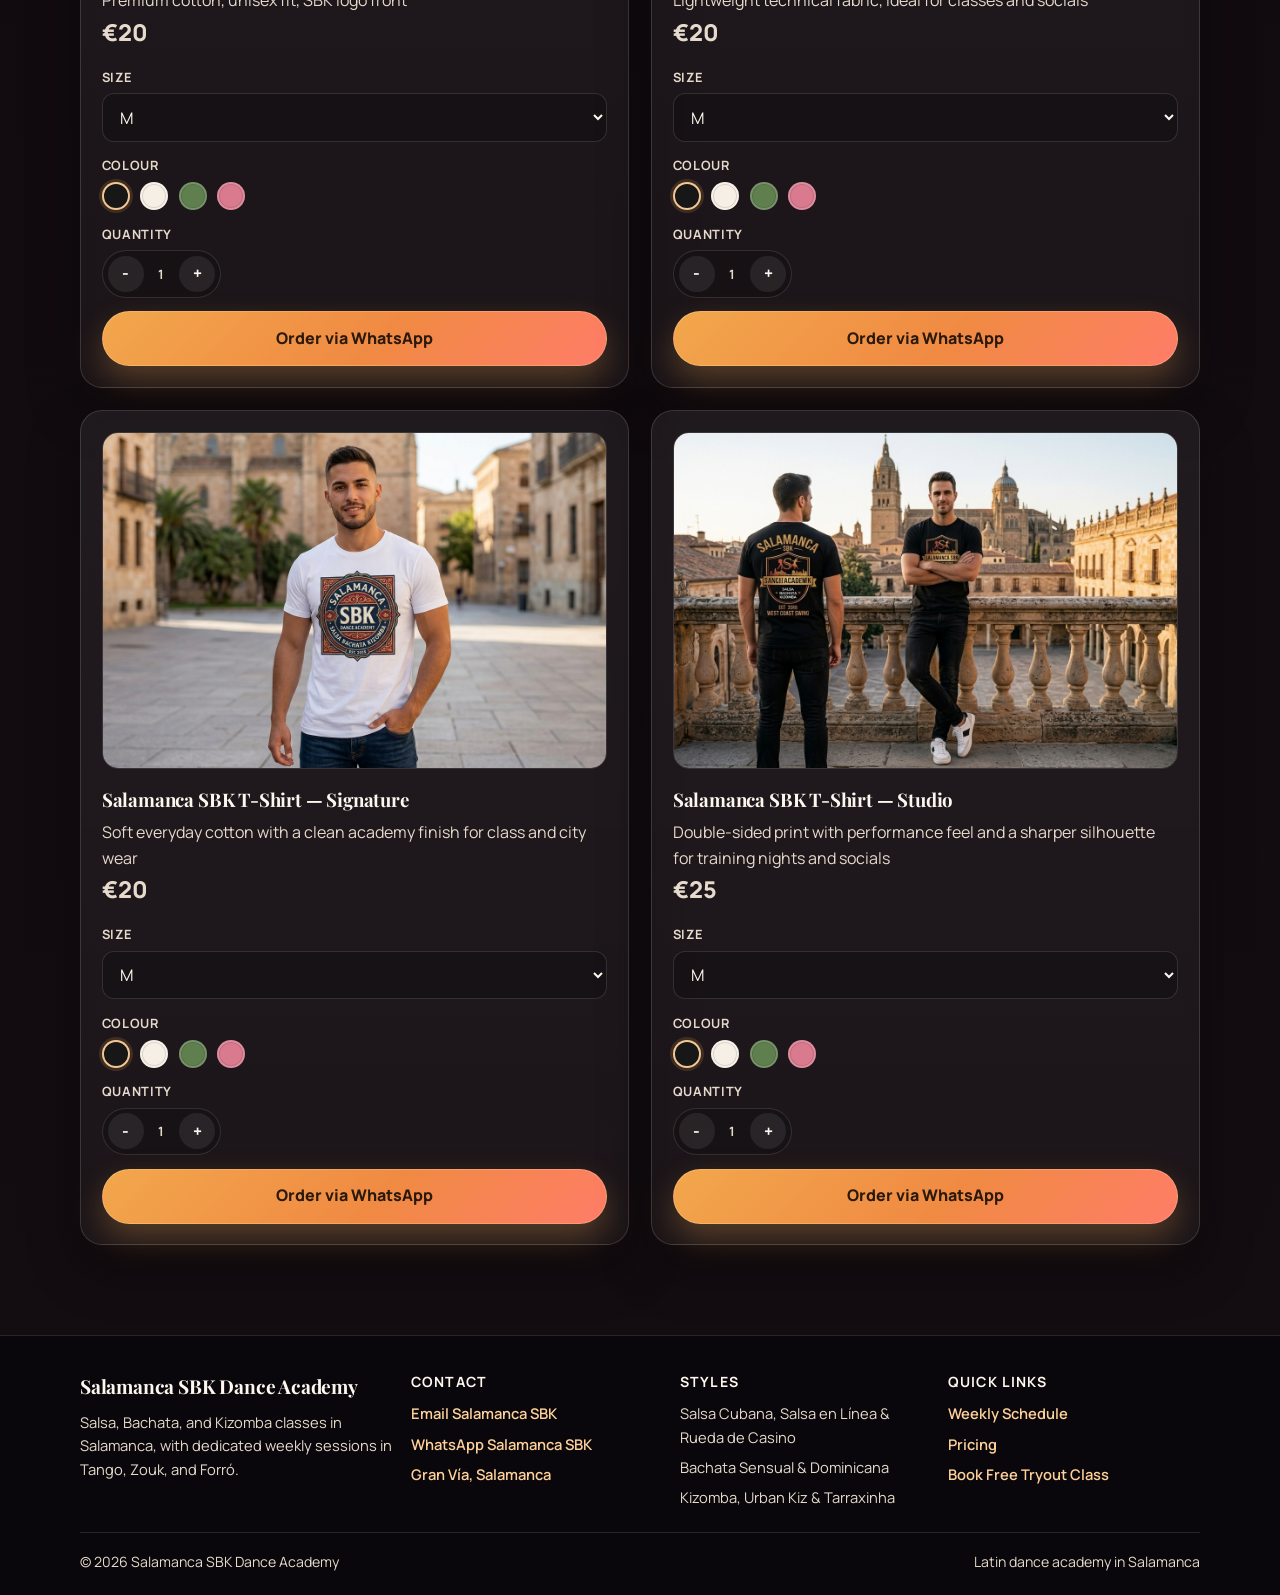
==== commit 193629ea: "Polish attendance row layout and update experience copy" ====
--- a/index.html
+++ b/index.html
@@ -237,9 +237,9 @@
       <div class="container">
         <div class="section-heading">
           <p class="eyebrow">DANCE, CONNECT, ENJOY</p>
-          <h2>More Than a Timetable</h2>
+          <h2>Learn. Socialize. Feel the Music.</h2>
           <p>
-            Salamanca SBK is built around learning, community, and the joy of moving together, in class and at socials.
+            More than just classes, Salamanca SBK is a growing community built around dance, connection, and movement.
           </p>
         </div>
 
